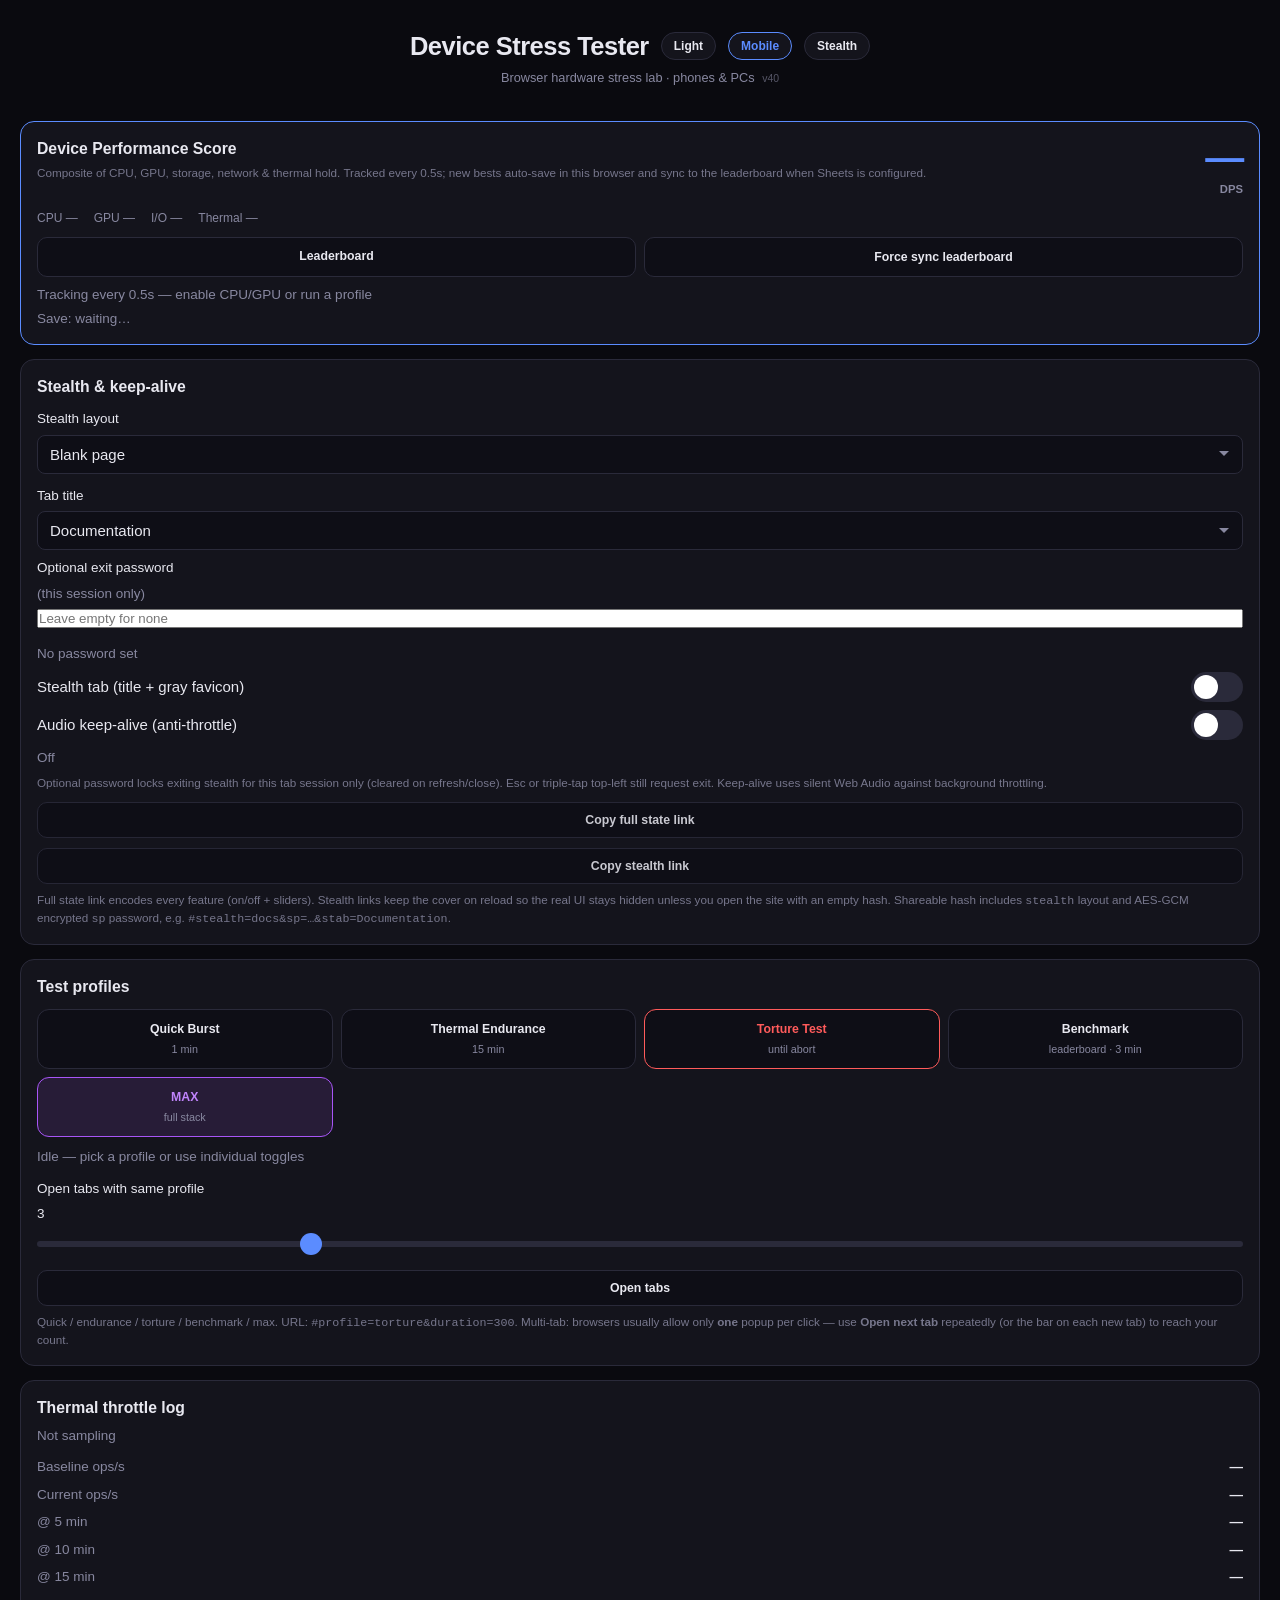
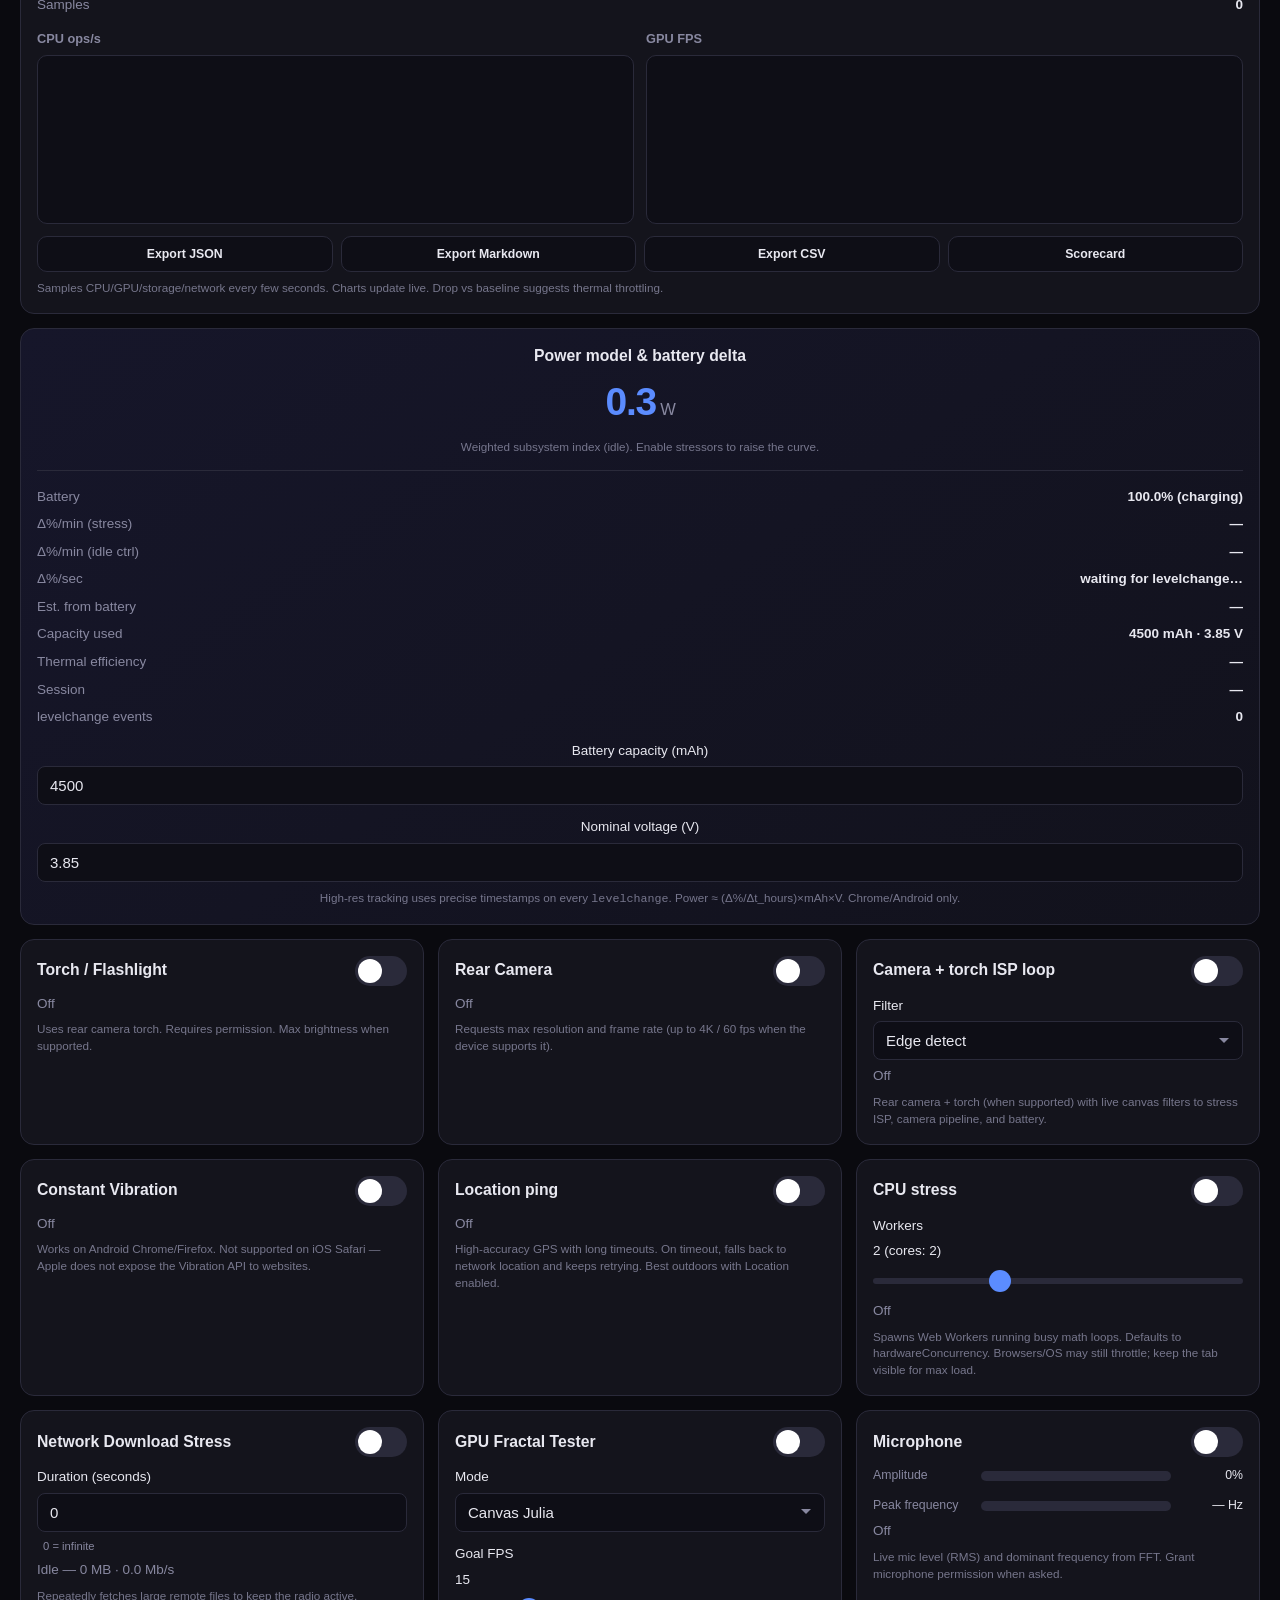
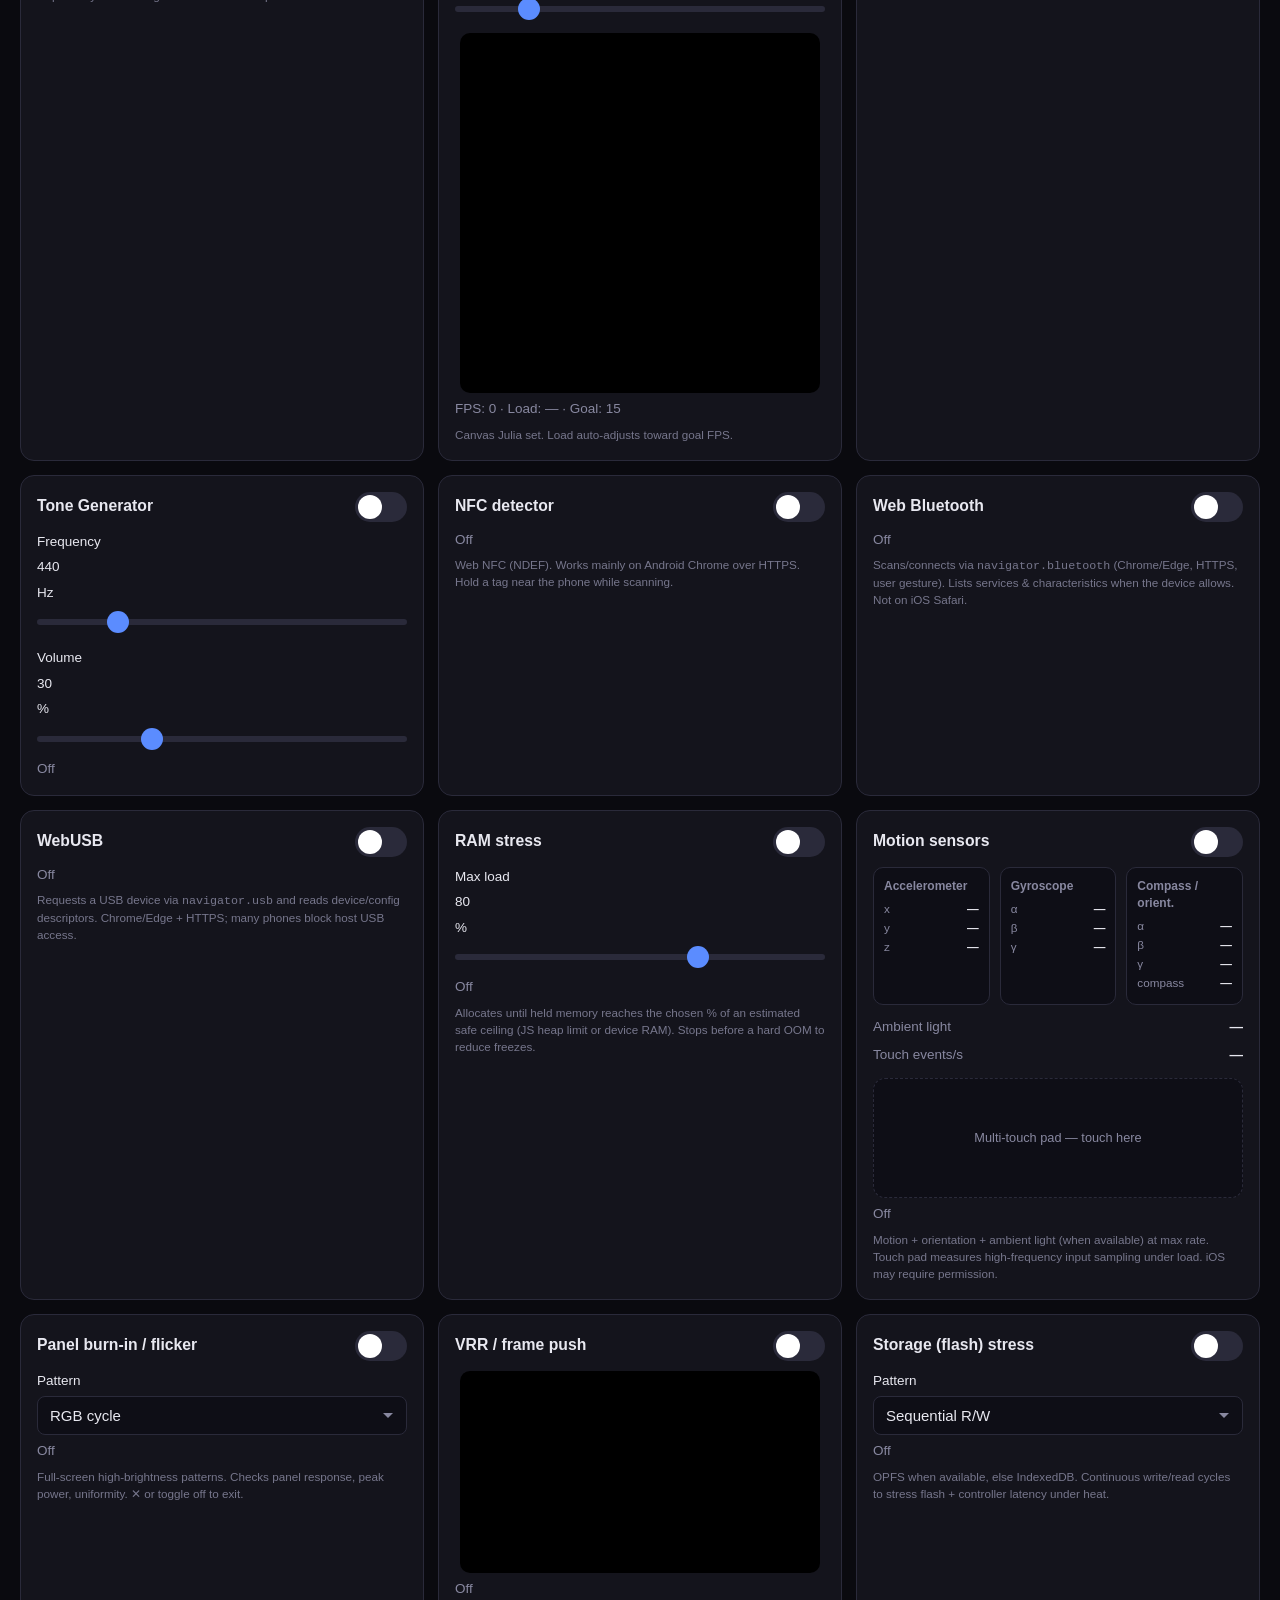
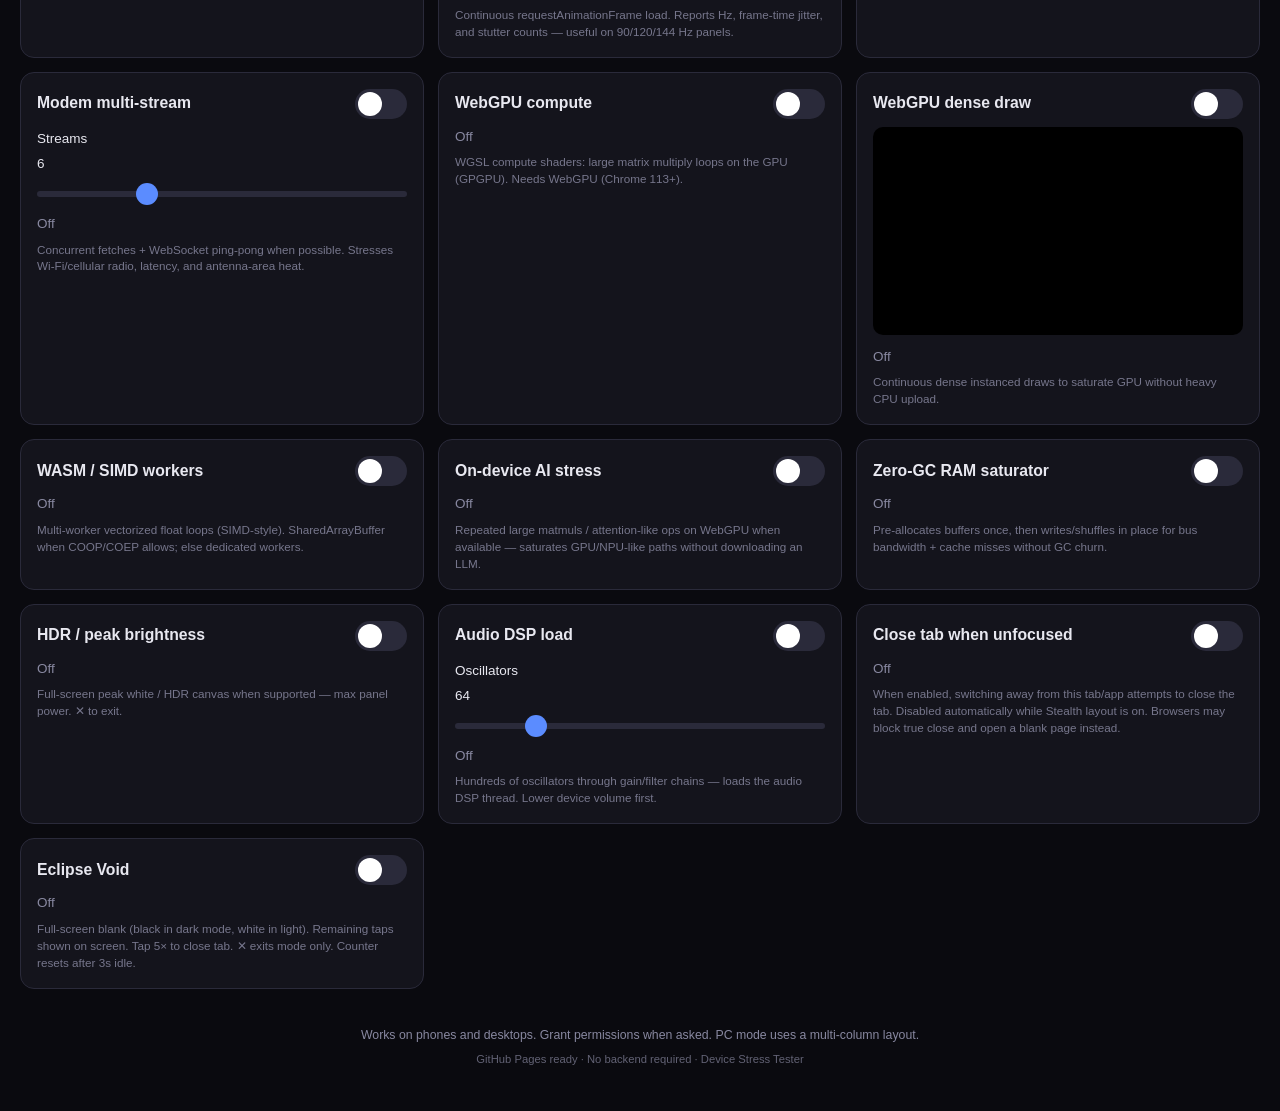
==== index.html @ b9469903 "Update version numbers in index.html" ====
<!DOCTYPE html>
<html lang="en">
<head>
  <meta charset="UTF-8" />
  <meta name="viewport" content="width=device-width, initial-scale=1, maximum-scale=1, user-scalable=no, viewport-fit=cover" />
  <meta name="theme-color" content="#0a0a0f" />
  <meta name="apple-mobile-web-app-capable" content="yes" />
  <meta name="apple-mobile-web-app-status-bar-style" content="black-translucent" />
  <!-- Discourage aggressive caching so GitHub Pages updates show up -->
  <meta http-equiv="Cache-Control" content="no-cache, no-store, must-revalidate" />
  <meta http-equiv="Pragma" content="no-cache" />
  <meta http-equiv="Expires" content="0" />
  <title>Device Stress Tester</title>
  <link rel="icon" id="appFavicon" href="data:image/svg+xml,%3Csvg xmlns='http://www.w3.org/2000/svg' viewBox='0 0 32 32'%3E%3Crect width='32' height='32' rx='6' fill='%235b8cff'/%3E%3C/svg%3E" />
  <!-- Bump ?v= when you deploy so browsers fetch fresh assets -->
    <script>
    (function () {
      try {
        var h = (location.hash || "").replace(/^#/, "");
        if (/(?:^|&)stealth=/.test(h)) {
          document.documentElement.classList.add("boot-stealth");
          if (/stealth=docs/.test(h)) document.documentElement.classList.add("boot-stealth-docs");
          if (/stealth=terminal/.test(h)) document.documentElement.classList.add("boot-stealth-terminal");
        }
      } catch (e) {}
    })();
  </script>
  <style id="boot-stealth-style">
    html.boot-stealth body { background: #f7f7f8 !important; }
    html.boot-stealth .app { visibility: hidden !important; pointer-events: none !important; }
    html.boot-stealth::after {
      content: "";
      position: fixed;
      inset: 0;
      z-index: 2147483646;
      background: #ffffff;
      pointer-events: none;
    }
    html.boot-stealth.boot-stealth-docs::after { background: #fafafa; }
    html.boot-stealth.boot-stealth-terminal::after { background: #0c0c0c; }
  </style>
  <link rel="stylesheet" href="styles.css?v=40" />
</head>
<body>
  <div class="app">
    <header>
      <div class="header-row">
        <h1>Device Stress Tester</h1>
        <button type="button" id="themeToggle" class="theme-btn" aria-label="Toggle light mode">Light</button>
        <button type="button" id="pcModeToggle" class="theme-btn" aria-label="Toggle PC multi-column layout">PC</button>
        <button type="button" id="stealthToggle" class="theme-btn" aria-label="Toggle stealth mode">Stealth</button>
      </div>
      <p class="subtitle">Browser hardware stress lab · phones &amp; PCs <span id="buildTag" class="build-tag">v40</span></p>
    </header>

    <!-- Absolute device score -->
    <section class="card card-span-all abs-score-card" id="absScoreCard">
      <div class="abs-score-row">
        <div>
          <h2>Device Performance Score</h2>
          <p class="hint" style="margin:4px 0 0">Composite of CPU, GPU, storage, network &amp; thermal hold. Tracked every 0.5s; new bests auto-save in this browser and sync to the leaderboard when Sheets is configured.</p>
        </div>
        <div class="abs-score-value-wrap">
          <span id="absScoreValue" class="abs-score-value">—</span>
          <span class="abs-score-unit">DPS</span>
        </div>
      </div>
      <div class="abs-score-breakdown" id="absScoreBreakdown">
        <span>CPU —</span><span>GPU —</span><span>I/O —</span><span>Thermal —</span>
      </div>
      <div class="export-row" style="margin-top:10px">
        <a class="export-btn" href="leaderboard.html" style="text-align:center;text-decoration:none">Leaderboard</a>
        <button type="button" class="export-btn" id="submitScoreBtn">Force sync leaderboard</button>
      </div>
      <p class="status" id="absScoreStatus" style="margin-top:8px">Tracking DPS every 0.5s · local auto-save on new best</p>
      <p class="status" id="absSaveStatus" style="margin-top:4px">Save: waiting…</p>
    </section>

    <!-- Stealth / keep-alive controls -->
    <section class="card card-span-all" id="stealthCard">
      <h2>Stealth &amp; keep-alive</h2>
      <div class="controls">
        <label>
          Stealth layout
          <select id="stealthLayout">
            <option value="blank">Blank page</option>
            <option value="docs">Documentation</option>
            <option value="terminal">Terminal</option>
          </select>
        </label>
        <label>
          Tab title
          <select id="stealthTitle">
            <option value="Documentation">Documentation</option>
            <option value="Blank Page">Blank Page</option>
            <option value="Notes">Notes</option>
            <option value="about:blank">about:blank</option>
            <option value="Inbox">Inbox</option>
          </select>
        </label>
      </div>
      <div class="controls" style="margin-top:8px">
        <label>
          Optional exit password <span style="font-weight:400;color:var(--muted)">(this session only)</span>
          <input type="password" id="stealthPassword" placeholder="Leave empty for none" autocomplete="new-password" />
        </label>
        <p class="status" id="stealthPassStatus" style="margin:4px 0 0">No password set</p>
      </div>
      <div class="card-header" style="margin-top:8px">
        <span>Stealth tab (title + gray favicon)</span>
        <label class="switch">
          <input type="checkbox" id="stealthTabToggle" />
          <span class="slider"></span>
        </label>
      </div>
      <div class="card-header">
        <span>Audio keep-alive (anti-throttle)</span>
        <label class="switch">
          <input type="checkbox" id="keepAliveToggle" />
          <span class="slider"></span>
        </label>
      </div>
      <p class="status" id="keepAliveStatus">Off</p>
      <p class="hint">Optional password locks exiting stealth for this tab session only (cleared on refresh/close). Esc or triple-tap top-left still request exit. Keep-alive uses silent Web Audio against background throttling.
      <button type="button" class="export-btn" id="copyFullLink" style="margin-top:10px;width:100%">Copy full state link</button>
      <button type="button" class="export-btn" id="copyStealthLink" style="margin-top:10px;width:100%">Copy stealth link</button>
      <p class="hint">Full state link encodes every feature (on/off + sliders). Stealth links keep the cover on reload so the real UI stays hidden unless you open the site with an empty hash. Shareable hash includes <code>stealth</code> layout and AES-GCM encrypted <code>sp</code> password, e.g. <code>#stealth=docs&amp;sp=…&amp;stab=Documentation</code>.</p>
    </section>


    <!-- Preset profiles -->
    <section class="card preset-card card-span-all">
      <h2>Test profiles</h2>
      <div class="preset-btns">
        <button type="button" class="preset-btn" id="presetQuick">Quick Burst<br /><span>1 min</span></button>
        <button type="button" class="preset-btn" id="presetEndurance">Thermal Endurance<br /><span>15 min</span></button>
        <button type="button" class="preset-btn preset-btn-danger" id="presetTorture">Torture Test<br /><span>until abort</span></button>
        <button type="button" class="preset-btn" id="presetBenchmark">Benchmark<br /><span>leaderboard · 3 min</span></button>
        <button type="button" class="preset-btn preset-btn-max" id="presetMax">MAX<br /><span>full stack</span></button>
      </div>
      <p class="status" id="presetStatus">Idle — pick a profile or use individual toggles</p>
      <button type="button" class="preset-abort" id="presetAbort" hidden>Abort profile</button>
      <div class="controls" style="margin-top:12px">
        <label>
          Open tabs with same profile <span id="multiTabValue">3</span>
          <input type="range" id="multiTabSlider" min="1" max="10" value="3" step="1" />
        </label>
        <button type="button" class="export-btn" id="multiTabOpen">Open tabs</button>
      </div>
      <div id="spawnBar" class="spawn-bar" hidden>
        <p id="spawnBarText">Browser blocked extra tabs.</p>
        <button type="button" class="export-btn" id="spawnNextBtn">Open next tab</button>
      </div>
      <p class="hint">Quick / endurance / torture / benchmark / max. URL: <code>#profile=torture&amp;duration=300</code>. Multi-tab: browsers usually allow only <strong>one</strong> popup per click — use <strong>Open next tab</strong> repeatedly (or the bar on each new tab) to reach your count.</p>
    </section>

    <!-- Thermal / performance telemetry -->
    <section class="card card-span-all">
      <h2>Thermal throttle log</h2>
      <p class="status" id="throttleStatus">Not sampling</p>
      <div class="throttle-stats">
        <div class="battery-row"><span>Baseline ops/s</span><span id="telBaseline">—</span></div>
        <div class="battery-row"><span>Current ops/s</span><span id="telCurrent">—</span></div>
        <div class="battery-row"><span>@ 5 min</span><span id="tel5">—</span></div>
        <div class="battery-row"><span>@ 10 min</span><span id="tel10">—</span></div>
        <div class="battery-row"><span>@ 15 min</span><span id="tel15">—</span></div>
        <div class="battery-row"><span>Samples</span><span id="telSamples">0</span></div>
      </div>
      <div class="perf-charts">
        <div class="perf-chart-wrap">
          <h3>CPU ops/s</h3>
          <canvas id="cpuChart" width="640" height="180"></canvas>
        </div>
        <div class="perf-chart-wrap">
          <h3>GPU FPS</h3>
          <canvas id="gpuChart" width="640" height="180"></canvas>
        </div>
      </div>
      <div class="export-row">
        <button type="button" class="export-btn" id="exportJson">Export JSON</button>
        <button type="button" class="export-btn" id="exportMd">Export Markdown</button>
        <button type="button" class="export-btn" id="exportCsv">Export CSV</button>
        <button type="button" class="export-btn" id="exportScorecard">Scorecard</button>
      </div>
      <p class="hint">Samples CPU/GPU/storage/network every few seconds. Charts update live. Drop vs baseline suggests thermal throttling.</p>
    </section>

    <!-- Scorecard (for screenshot) -->
    <section class="card scorecard-card card-span-all" id="scorecardCard" hidden>
      <h2>Performance scorecard</h2>
      <pre id="scorecardText" class="scorecard-pre"></pre>
      <div class="perf-charts scorecard-charts">
        <div class="perf-chart-wrap">
          <h3>CPU ops/s</h3>
          <canvas id="cpuChartCard" width="640" height="180"></canvas>
        </div>
        <div class="perf-chart-wrap">
          <h3>GPU FPS</h3>
          <canvas id="gpuChartCard" width="640" height="180"></canvas>
        </div>
      </div>
      <div class="export-row">
        <button type="button" class="export-btn" id="copyScorecard">Copy summary</button>
        <button type="button" class="export-btn" id="exportMdFromCard">Download Markdown</button>
      </div>
    </section>

    <section class="card power-card card-span-all">
      <h2>Power model &amp; battery delta</h2>
      <div class="power-display">
        <span id="powerWatts">0.0</span><span class="unit">W</span>
      </div>
      <p class="hint" id="powerModelHint">Weighted subsystem index (relative W). Battery-derived mW appears when level drops.</p>
      <div class="battery-stats">
        <div class="battery-row"><span>Battery</span><span id="batteryLevel">—</span></div>
        <div class="battery-row"><span>Δ%/min (stress)</span><span id="batteryDropMin">—</span></div>
        <div class="battery-row"><span>Δ%/min (idle ctrl)</span><span id="batteryIdleRate">—</span></div>
        <div class="battery-row"><span>Δ%/sec</span><span id="batteryDropSec">—</span></div>
        <div class="battery-row"><span>Est. from battery</span><span id="batteryMw">—</span></div>
        <div class="battery-row"><span>Capacity used</span><span id="batteryCap">—</span></div>
        <div class="battery-row"><span>Thermal efficiency</span><span id="thermalEff">—</span></div>
        <div class="battery-row"><span>Session</span><span id="batterySession">—</span></div>
        <div class="battery-row"><span>levelchange events</span><span id="batteryEvents">0</span></div>
      </div>
      <div class="controls" style="margin-top:10px">
        <label>
          Battery capacity (mAh)
          <input type="number" id="batteryCapacityMah" value="4500" min="500" max="30000" step="100" />
        </label>
        <label>
          Nominal voltage (V)
          <input type="number" id="batteryVoltage" value="3.85" min="3.0" max="5.0" step="0.01" />
        </label>
      </div>
      <p class="hint" id="batteryHint">High-res tracking uses precise timestamps on every <code>levelchange</code>. Power ≈ (Δ%/Δt_hours)×mAh×V. Chrome/Android only.</p>
    </section>

    <!-- Torch -->
    <section class="card">
      <div class="card-header">
        <h2>Torch / Flashlight</h2>
        <label class="switch">
          <input type="checkbox" id="torchToggle" />
          <span class="slider"></span>
        </label>
      </div>
      <p class="status" id="torchStatus">Off</p>
      <p class="hint">Uses rear camera torch. Requires permission. Max brightness when supported.</p>
    </section>

    <!-- Camera -->
    <section class="card">
      <div class="card-header">
        <h2>Rear Camera</h2>
        <label class="switch">
          <input type="checkbox" id="cameraToggle" />
          <span class="slider"></span>
        </label>
      </div>
      <div class="camera-wrap">
        <video id="cameraPreview" playsinline muted autoplay></video>
        <canvas id="cameraCanvas" style="display:none"></canvas>
      </div>
      <p class="status" id="cameraStatus">Off</p>
      <p class="hint">Requests max resolution and frame rate (up to 4K / 60 fps when the device supports it).</p>
    </section>

    <!-- Camera + torch ISP loop -->
    <section class="card">
      <div class="card-header">
        <h2>Camera + torch ISP loop</h2>
        <label class="switch">
          <input type="checkbox" id="ispToggle" />
          <span class="slider"></span>
        </label>
      </div>
      <div class="camera-wrap" id="ispWrap">
        <video id="ispVideo" playsinline muted autoplay></video>
        <canvas id="ispCanvas"></canvas>
      </div>
      <div class="controls">
        <label>
          Filter
          <select id="ispFilter">
            <option value="edge">Edge detect</option>
            <option value="sobel">Sobel</option>
            <option value="invert">Invert</option>
            <option value="gray">Grayscale boost</option>
          </select>
        </label>
      </div>
      <p class="status" id="ispStatus">Off</p>
      <p class="hint">Rear camera + torch (when supported) with live canvas filters to stress ISP, camera pipeline, and battery.</p>
    </section>

    <!-- Vibration -->
    <section class="card">
      <div class="card-header">
        <h2>Constant Vibration</h2>
        <label class="switch">
          <input type="checkbox" id="vibrateToggle" />
          <span class="slider"></span>
        </label>
      </div>
      <p class="status" id="vibrateStatus">Off</p>
      <p class="hint">Works on Android Chrome/Firefox. Not supported on iOS Safari — Apple does not expose the Vibration API to websites.</p>
    </section>

    <!-- Location -->
    <section class="card">
      <div class="card-header">
        <h2>Location ping</h2>
        <label class="switch">
          <input type="checkbox" id="locationToggle" />
          <span class="slider"></span>
        </label>
      </div>
      <p class="status" id="locationStatus">Off</p>
      <p class="hint">High-accuracy GPS with long timeouts. On timeout, falls back to network location and keeps retrying. Best outdoors with Location enabled.</p>
    </section>

    <!-- CPU stress -->
    <section class="card">
      <div class="card-header">
        <h2>CPU stress</h2>
        <label class="switch">
          <input type="checkbox" id="cpuToggle" />
          <span class="slider"></span>
        </label>
      </div>
      <div class="controls">
        <label>
          Workers <span id="cpuWorkersValue">0</span>
          <input type="range" id="cpuWorkersSlider" min="1" max="16" value="0" step="1" />
        </label>
      </div>
      <p class="status" id="cpuStatus">Off</p>
      <p class="hint">Spawns Web Workers running busy math loops. Defaults to hardwareConcurrency. Browsers/OS may still throttle; keep the tab visible for max load.</p>
    </section>

    <!-- Network stress -->
    <section class="card">
      <div class="card-header">
        <h2>Network Download Stress</h2>
        <label class="switch">
          <input type="checkbox" id="downloadToggle" />
          <span class="slider"></span>
        </label>
      </div>
      <div class="controls">
        <label>
          Duration (seconds)
          <input type="number" id="downloadDuration" value="0" min="0" step="1" />
          <span class="hint-inline">0 = infinite</span>
        </label>
      </div>
      <p class="status" id="downloadStatus">Idle — 0 MB · 0.0 Mb/s</p>
      <p class="hint">Repeatedly fetches large remote files to keep the radio active.</p>
    </section>

    <!-- GPU / Fractals -->
    <section class="card">
      <div class="card-header">
        <h2>GPU Fractal Tester</h2>
        <label class="switch">
          <input type="checkbox" id="gpuToggle" />
          <span class="slider"></span>
        </label>
      </div>
      <div class="controls">
        <label>
          Mode
          <select id="gpuMode">
            <option value="canvas">Canvas Julia</option>
            <option value="webgl">WebGL Volume (device lag)</option>
          </select>
        </label>
        <label id="goalFpsControl">
          Goal FPS <span id="goalFpsValue">15</span>
          <input type="range" id="goalFpsSlider" min="5" max="60" value="15" step="1" />
        </label>
      </div>
      <canvas id="fractalCanvas" width="400" height="400"></canvas>
      <p class="status">
        FPS: <span id="fpsCounter">0</span>
        · Load: <span id="loadCounter">—</span>
        · Goal: <span id="goalFpsLabel">15</span>
      </p>
      <p class="hint" id="gpuHint">Both modes auto-scale load to hit goal FPS. WebGL volume raymarch can lag the whole device — lower goal = heavier stress.</p>
    </section>

    <!-- Microphone -->
    <section class="card">
      <div class="card-header">
        <h2>Microphone</h2>
        <label class="switch">
          <input type="checkbox" id="micToggle" />
          <span class="slider"></span>
        </label>
      </div>
      <div class="mic-meters">
        <div class="mic-meter">
          <span class="mic-label">Amplitude</span>
          <div class="mic-bar-wrap"><div id="micAmpBar" class="mic-bar"></div></div>
          <span id="micAmpValue" class="mic-readout">0%</span>
        </div>
        <div class="mic-meter">
          <span class="mic-label">Peak frequency</span>
          <div class="mic-bar-wrap"><div id="micFreqBar" class="mic-bar mic-bar-freq"></div></div>
          <span id="micFreqValue" class="mic-readout">— Hz</span>
        </div>
      </div>
      <p class="status" id="micStatus">Off</p>
      <p class="hint">Live mic level (RMS) and dominant frequency from FFT. Grant microphone permission when asked.</p>
    </section>

    <!-- Audio tone -->
    <section class="card">
      <div class="card-header">
        <h2>Tone Generator</h2>
        <label class="switch">
          <input type="checkbox" id="toneToggle" />
          <span class="slider"></span>
        </label>
      </div>
      <div class="controls">
        <label>
          Frequency <span id="freqValue">440</span> Hz
          <input type="range" id="freqSlider" min="50" max="2000" value="440" step="1" />
        </label>
        <label>
          Volume <span id="volValue">30</span>%
          <input type="range" id="volSlider" min="0" max="100" value="30" step="1" />
        </label>
      </div>
      <p class="status" id="toneStatus">Off</p>
    </section>

    <!-- NFC -->
    <section class="card">
      <div class="card-header">
        <h2>NFC detector</h2>
        <label class="switch">
          <input type="checkbox" id="nfcToggle" />
          <span class="slider"></span>
        </label>
      </div>
      <p class="status" id="nfcStatus">Off</p>
      <p class="hint">Web NFC (NDEF). Works mainly on Android Chrome over HTTPS. Hold a tag near the phone while scanning.</p>
    </section>

    <!-- Web Bluetooth -->
    <section class="card">
      <div class="card-header">
        <h2>Web Bluetooth</h2>
        <label class="switch">
          <input type="checkbox" id="btToggle" />
          <span class="slider"></span>
        </label>
      </div>
      <p class="status" id="btStatus">Off</p>
      <pre id="btLog" class="scorecard-pre" hidden></pre>
      <p class="hint">Scans/connects via <code>navigator.bluetooth</code> (Chrome/Edge, HTTPS, user gesture). Lists services &amp; characteristics when the device allows. Not on iOS Safari.</p>
    </section>

    <!-- WebUSB -->
    <section class="card">
      <div class="card-header">
        <h2>WebUSB</h2>
        <label class="switch">
          <input type="checkbox" id="usbToggle" />
          <span class="slider"></span>
        </label>
      </div>
      <p class="status" id="usbStatus">Off</p>
      <pre id="usbLog" class="scorecard-pre" hidden></pre>
      <p class="hint">Requests a USB device via <code>navigator.usb</code> and reads device/config descriptors. Chrome/Edge + HTTPS; many phones block host USB access.</p>
    </section>

    <!-- RAM stress -->
    <section class="card">
      <div class="card-header">
        <h2>RAM stress</h2>
        <label class="switch">
          <input type="checkbox" id="ramToggle" />
          <span class="slider"></span>
        </label>
      </div>
      <div class="controls">
        <label>
          Max load <span id="ramMaxValue">80</span>%
          <input type="range" id="ramMaxSlider" min="50" max="95" value="80" step="1" />
        </label>
      </div>
      <p class="status" id="ramStatus">Off</p>
      <p class="hint">Allocates until held memory reaches the chosen % of an estimated safe ceiling (JS heap limit or device RAM). Stops before a hard OOM to reduce freezes.</p>
    </section>

    <!-- Motion sensors -->
    <section class="card">
      <div class="card-header">
        <h2>Motion sensors</h2>
        <label class="switch">
          <input type="checkbox" id="sensorsToggle" />
          <span class="slider"></span>
        </label>
      </div>
      <div class="sensor-grid">
        <div class="sensor-block">
          <h3>Accelerometer</h3>
          <p class="sensor-line">x <span id="accX">—</span></p>
          <p class="sensor-line">y <span id="accY">—</span></p>
          <p class="sensor-line">z <span id="accZ">—</span></p>
        </div>
        <div class="sensor-block">
          <h3>Gyroscope</h3>
          <p class="sensor-line">α <span id="gyroA">—</span></p>
          <p class="sensor-line">β <span id="gyroB">—</span></p>
          <p class="sensor-line">γ <span id="gyroG">—</span></p>
        </div>
        <div class="sensor-block">
          <h3>Compass / orient.</h3>
          <p class="sensor-line">α <span id="oriA">—</span></p>
          <p class="sensor-line">β <span id="oriB">—</span></p>
          <p class="sensor-line">γ <span id="oriG">—</span></p>
          <p class="sensor-line">compass <span id="oriCompass">—</span></p>
        </div>
      </div>
      <div class="battery-row" style="margin-top:8px">
        <span>Ambient light</span>
        <span id="lightLux">—</span>
      </div>
      <div class="battery-row">
        <span>Touch events/s</span>
        <span id="touchEps">—</span>
      </div>
      <div id="touchPad" class="touch-pad">Multi-touch pad — touch here</div>
      <p class="status" id="sensorsStatus">Off</p>
      <p class="hint">Motion + orientation + ambient light (when available) at max rate. Touch pad measures high-frequency input sampling under load. iOS may require permission.</p>
    </section>

    <!-- Panel burn-in / flicker -->
    <section class="card">
      <div class="card-header">
        <h2>Panel burn-in / flicker</h2>
        <label class="switch">
          <input type="checkbox" id="panelToggle" />
          <span class="slider"></span>
        </label>
      </div>
      <div class="controls">
        <label>
          Pattern
          <select id="panelPattern">
            <option value="rgb">RGB cycle</option>
            <option value="flash">White / black flash</option>
            <option value="grid">High-contrast grid</option>
            <option value="spectrum">Spectrum sweep</option>
          </select>
        </label>
      </div>
      <p class="status" id="panelStatus">Off</p>
      <p class="hint">Full-screen high-brightness patterns. Checks panel response, peak power, uniformity. ✕ or toggle off to exit.</p>
    </section>

    <!-- VRR / frame pacing -->
    <section class="card">
      <div class="card-header">
        <h2>VRR / frame push</h2>
        <label class="switch">
          <input type="checkbox" id="vrrToggle" />
          <span class="slider"></span>
        </label>
      </div>
      <canvas id="vrrCanvas" width="320" height="180"></canvas>
      <p class="status" id="vrrStatus">Off</p>
      <p class="hint">Continuous requestAnimationFrame load. Reports Hz, frame-time jitter, and stutter counts — useful on 90/120/144 Hz panels.</p>
    </section>

    <!-- Storage stress OPFS / IndexedDB -->
    <section class="card">
      <div class="card-header">
        <h2>Storage (flash) stress</h2>
        <label class="switch">
          <input type="checkbox" id="storageToggle" />
          <span class="slider"></span>
        </label>
      </div>
      <div class="controls">
        <label>
          Pattern
          <select id="storagePattern">
            <option value="seq">Sequential R/W</option>
            <option value="rand">Random R/W</option>
            <option value="mixed">Mixed seq + random</option>
          </select>
        </label>
      </div>
      <p class="status" id="storageStatus">Off</p>
      <p class="hint">OPFS when available, else IndexedDB. Continuous write/read cycles to stress flash + controller latency under heat.</p>
    </section>

    <!-- Multi-stream network / modem -->
    <section class="card">
      <div class="card-header">
        <h2>Modem multi-stream</h2>
        <label class="switch">
          <input type="checkbox" id="modemToggle" />
          <span class="slider"></span>
        </label>
      </div>
      <div class="controls">
        <label>
          Streams <span id="modemStreamsValue">6</span>
          <input type="range" id="modemStreamsSlider" min="2" max="16" value="6" step="1" />
        </label>
      </div>
      <p class="status" id="modemStatus">Off</p>
      <p class="hint">Concurrent fetches + WebSocket ping-pong when possible. Stresses Wi‑Fi/cellular radio, latency, and antenna-area heat.</p>
    </section>

    <!-- WebGPU compute -->
    <section class="card">
      <div class="card-header">
        <h2>WebGPU compute</h2>
        <label class="switch">
          <input type="checkbox" id="webgpuComputeToggle" />
          <span class="slider"></span>
        </label>
      </div>
      <p class="status" id="webgpuComputeStatus">Off</p>
      <p class="hint">WGSL compute shaders: large matrix multiply loops on the GPU (GPGPU). Needs WebGPU (Chrome 113+).</p>
    </section>

    <!-- WebGPU indirect draw -->
    <section class="card">
      <div class="card-header">
        <h2>WebGPU dense draw</h2>
        <label class="switch">
          <input type="checkbox" id="webgpuDrawToggle" />
          <span class="slider"></span>
        </label>
      </div>
      <canvas id="webgpuDrawCanvas" width="512" height="288" style="width:100%;border-radius:10px;background:#000"></canvas>
      <p class="status" id="webgpuDrawStatus">Off</p>
      <p class="hint">Continuous dense instanced draws to saturate GPU without heavy CPU upload.</p>
    </section>

    <!-- WASM / multi-core SIMD-style workers -->
    <section class="card">
      <div class="card-header">
        <h2>WASM / SIMD workers</h2>
        <label class="switch">
          <input type="checkbox" id="wasmToggle" />
          <span class="slider"></span>
        </label>
      </div>
      <p class="status" id="wasmStatus">Off</p>
      <p class="hint">Multi-worker vectorized float loops (SIMD-style). SharedArrayBuffer when COOP/COEP allows; else dedicated workers.</p>
    </section>

    <!-- Web AI inference stress -->
    <section class="card">
      <div class="card-header">
        <h2>On-device AI stress</h2>
        <label class="switch">
          <input type="checkbox" id="aiToggle" />
          <span class="slider"></span>
        </label>
      </div>
      <p class="status" id="aiStatus">Off</p>
      <p class="hint">Repeated large matmuls / attention-like ops on WebGPU when available — saturates GPU/NPU-like paths without downloading an LLM.</p>
    </section>

    <!-- Zero-GC memory saturator -->
    <section class="card">
      <div class="card-header">
        <h2>Zero-GC RAM saturator</h2>
        <label class="switch">
          <input type="checkbox" id="zeroGcToggle" />
          <span class="slider"></span>
        </label>
      </div>
      <p class="status" id="zeroGcStatus">Off</p>
      <p class="hint">Pre-allocates buffers once, then writes/shuffles in place for bus bandwidth + cache misses without GC churn.</p>
    </section>

    <!-- HDR OLED peak -->
    <section class="card">
      <div class="card-header">
        <h2>HDR / peak brightness</h2>
        <label class="switch">
          <input type="checkbox" id="hdrToggle" />
          <span class="slider"></span>
        </label>
      </div>
      <p class="status" id="hdrStatus">Off</p>
      <p class="hint">Full-screen peak white / HDR canvas when supported — max panel power. ✕ to exit.</p>
    </section>

    <!-- Heavy audio DSP -->
    <section class="card">
      <div class="card-header">
        <h2>Audio DSP load</h2>
        <label class="switch">
          <input type="checkbox" id="audioDspToggle" />
          <span class="slider"></span>
        </label>
      </div>
      <div class="controls">
        <label>
          Oscillators <span id="audioDspCountValue">64</span>
          <input type="range" id="audioDspCount" min="16" max="256" value="64" step="16" />
        </label>
      </div>
      <p class="status" id="audioDspStatus">Off</p>
      <p class="hint">Hundreds of oscillators through gain/filter chains — loads the audio DSP thread. Lower device volume first.</p>
    </section>

    <!-- Close when unfocused -->
    <section class="card">
      <div class="card-header">
        <h2>Close tab when unfocused</h2>
        <label class="switch">
          <input type="checkbox" id="blurCloseToggle" />
          <span class="slider"></span>
        </label>
      </div>
      <p class="status" id="blurCloseStatus">Off</p>
      <p class="hint">When enabled, switching away from this tab/app attempts to close the tab. Disabled automatically while Stealth layout is on. Browsers may block true close and open a blank page instead.</p>
    </section>

    <!-- Eclipse Void — blank screen -->
    <section class="card">
      <div class="card-header">
        <h2>Eclipse Void</h2>
        <label class="switch">
          <input type="checkbox" id="voidToggle" />
          <span class="slider"></span>
        </label>
      </div>
      <p class="status" id="voidStatus">Off</p>
      <p class="hint">Full-screen blank (black in dark mode, white in light). Remaining taps shown on screen. Tap 5× to close tab. ✕ exits mode only. Counter resets after 3s idle.</p>
    </section>

    <footer class="card-span-all">
      <p>Works on phones and desktops. Grant permissions when asked. PC mode uses a multi-column layout.</p>
      <p class="small">GitHub Pages ready · No backend required · Device Stress Tester</p>
    </footer>
  </div>

  <!-- Full-screen overlay for Eclipse Void -->
  <div id="voidOverlay" class="void-overlay" hidden>
    <button type="button" id="voidCloseBtn" class="void-close" aria-label="Exit Eclipse Void">×</button>
    <p id="voidTapHint" class="void-tap-hint">5 taps left to close tab</p>
  </div>

  <!-- Full-screen panel test -->
  <div id="panelOverlay" class="panel-overlay" hidden>
    <button type="button" id="panelCloseBtn" class="panel-close" aria-label="Exit panel test">×</button>
  </div>

  <!-- HDR peak overlay -->
  <div id="hdrOverlay" class="panel-overlay" hidden style="background:#fff">
    <button type="button" id="hdrCloseBtn" class="panel-close" aria-label="Exit HDR test">×</button>
    <canvas id="hdrCanvas" style="position:absolute;inset:0;width:100%;height:100%"></canvas>
  </div>

  <!-- Stealth cover UI -->
  <div id="stealthCover" class="stealth-cover" hidden>
    <div id="stealthBlank" class="stealth-panel stealth-blank" hidden></div>
    <div id="stealthDocs" class="stealth-panel stealth-docs" hidden>
      <article>
        <h1>Product documentation</h1>
        <p class="stealth-meta">Last updated · Internal reference</p>
        <h2>1. Overview</h2>
        <p>This document describes the standard operating procedures for the internal knowledge base. Sections below summarize configuration, access control, and revision history for team use.</p>
        <h2>2. Getting started</h2>
        <p>Ensure you have the appropriate permissions before modifying shared resources. All changes should be reviewed according to the change-management policy.</p>
        <h2>3. Reference</h2>
        <p>For detailed API contracts and schema definitions, consult the architecture appendix. Contact the platform team if endpoints return unexpected status codes.</p>
        <h2>4. Appendix</h2>
        <p>Versioning follows semantic guidelines. Deprecated fields remain available for one release cycle before removal.</p>
      </article>
    </div>
    <div id="stealthTerminal" class="stealth-panel stealth-terminal" hidden>
      <pre id="stealthTermBody">$ session ready
$ _</pre>
    </div>
    <button type="button" id="stealthExitHint" class="stealth-exit-hint" title="Exit stealth">·</button>
    <div id="stealthUnlock" class="stealth-unlock" hidden>
      <div class="stealth-unlock-box">
        <p>Enter password to exit stealth</p>
        <input type="password" id="stealthUnlockInput" autocomplete="current-password" />
        <p id="stealthUnlockErr" class="stealth-unlock-err" hidden>Wrong password</p>
        <div class="stealth-unlock-actions">
          <button type="button" id="stealthUnlockCancel">Cancel</button>
          <button type="button" id="stealthUnlockSubmit">Unlock</button>
        </div>
      </div>
    </div>
  </div>

  <script src="config.js"></script>
  <script src="app.js?v=40"></script>
</body>
</html>
---- styles.css ----
:root {
  --bg: #0a0a0f;
  --card: #14141c;
  --border: #2a2a3a;
  --text: #e8e8f0;
  --muted: #8888a0;
  --accent: #5b8cff;
  --accent-dim: #3a5aab;
  --danger: #ff5b5b;
  --success: #4ade80;
  --radius: 14px;
  --power-grad-a: #16162a;
  --power-grad-b: #12121c;
  --input-bg: #0e0e16;
  --switch-off: #2a2a3a;
}

html.light {
  --bg: #f2f3f7;
  --card: #ffffff;
  --border: #d8dbe3;
  --text: #1a1b22;
  --muted: #6b7080;
  --accent: #3b6ef5;
  --accent-dim: #2a52c4;
  --danger: #e03e3e;
  --success: #1a9e4a;
  --power-grad-a: #eef1ff;
  --power-grad-b: #f7f8fc;
  --input-bg: #f0f2f7;
  --switch-off: #c5c9d4;
}

* {
  box-sizing: border-box;
  margin: 0;
  padding: 0;
  -webkit-tap-highlight-color: transparent;
}

html, body {
  height: 100%;
  background: var(--bg);
  color: var(--text);
  font-family: -apple-system, BlinkMacSystemFont, "Segoe UI", Roboto, Helvetica, Arial, sans-serif;
  font-size: 15px;
  line-height: 1.45;
  overscroll-behavior: none;
}

.app {
  max-width: 480px;
  margin: 0 auto;
  padding: 16px 14px 40px;
  padding-bottom: calc(40px + env(safe-area-inset-bottom));
}

/* PC multi-column mode */
html.pc-mode .app {
  max-width: min(1400px, 100%);
  display: grid;
  grid-template-columns: repeat(2, minmax(0, 1fr));
  gap: 14px;
  align-items: start;
  padding: 20px 20px 48px;
}

html.pc-mode .app > header,
html.pc-mode .app > footer,
html.pc-mode .app > .card-span-all {
  grid-column: 1 / -1;
}

html.pc-mode .app > .card {
  margin: 0;
  height: 100%;
}

@media (min-width: 1100px) {
  html.pc-mode .app {
    grid-template-columns: repeat(3, minmax(0, 1fr));
  }
}

@media (min-width: 1500px) {
  html.pc-mode .app {
    grid-template-columns: repeat(4, minmax(0, 1fr));
    max-width: 1600px;
  }
}

html.pc-mode .theme-btn#pcModeToggle {
  border-color: var(--accent);
  color: var(--accent);
}

html.pc-mode header h1 {
  font-size: 1.7rem;
}

header {
  text-align: center;
  margin-bottom: 20px;
  padding-top: 8px;
}

.header-row {
  display: flex;
  align-items: center;
  justify-content: center;
  gap: 12px;
  flex-wrap: wrap;
}

header h1 {
  font-size: 1.45rem;
  font-weight: 700;
  letter-spacing: -0.02em;
}

.theme-btn {
  border: 1px solid var(--border);
  background: var(--card);
  color: var(--text);
  border-radius: 999px;
  padding: 6px 12px;
  font-size: 0.8rem;
  font-weight: 600;
  cursor: pointer;
}

.theme-btn:active {
  opacity: 0.85;
}

.subtitle {
  color: var(--muted);
  font-size: 0.85rem;
  margin-top: 4px;
}

.build-tag {
  display: inline-block;
  font-size: 0.7rem;
  opacity: 0.6;
  margin-left: 4px;
  vertical-align: middle;
}

.card {
  background: var(--card);
  border: 1px solid var(--border);
  border-radius: var(--radius);
  padding: 16px;
  margin-bottom: 14px;
}

.card-header {
  display: flex;
  align-items: center;
  justify-content: space-between;
  gap: 12px;
  margin-bottom: 8px;
}

.card h2 {
  font-size: 1.05rem;
  font-weight: 600;
}

.status {
  font-size: 0.9rem;
  color: var(--muted);
  margin-top: 6px;
}

.hint {
  font-size: 0.78rem;
  color: var(--muted);
  margin-top: 8px;
  opacity: 0.85;
}

.hint-inline {
  font-size: 0.75rem;
  color: var(--muted);
  margin-left: 6px;
}

/* Power */
.power-card {
  text-align: center;
  background: linear-gradient(145deg, var(--power-grad-a), var(--power-grad-b));
}

.power-display {
  font-size: 2.6rem;
  font-weight: 700;
  letter-spacing: -0.03em;
  color: var(--accent);
  margin: 6px 0 4px;
}

.power-display .unit {
  font-size: 1.1rem;
  font-weight: 500;
  color: var(--muted);
  margin-left: 4px;
}

.battery-stats {
  margin-top: 14px;
  padding-top: 12px;
  border-top: 1px solid var(--border);
  text-align: left;
}

.battery-row {
  display: flex;
  justify-content: space-between;
  align-items: baseline;
  gap: 12px;
  font-size: 0.9rem;
  padding: 4px 0;
  color: var(--muted);
}

.battery-row span:last-child {
  color: var(--text);
  font-variant-numeric: tabular-nums;
  font-weight: 600;
}

/* Toggle switch */
.switch {
  position: relative;
  display: inline-block;
  width: 52px;
  height: 30px;
  flex-shrink: 0;
}

.switch input {
  opacity: 0;
  width: 0;
  height: 0;
}

.slider {
  position: absolute;
  cursor: pointer;
  inset: 0;
  background: var(--switch-off);
  border-radius: 30px;
  transition: 0.2s;
}

.slider::before {
  position: absolute;
  content: "";
  height: 24px;
  width: 24px;
  left: 3px;
  bottom: 3px;
  background: #fff;
  border-radius: 50%;
  transition: 0.2s;
}

.switch input:checked + .slider {
  background: var(--accent);
}

.switch input:checked + .slider::before {
  transform: translateX(22px);
}

/* Camera */
.camera-wrap {
  position: relative;
  width: 100%;
  aspect-ratio: 4 / 3;
  background: #000;
  border-radius: 10px;
  overflow: hidden;
  margin: 10px 0 4px;
  display: none;
}

.camera-wrap.active {
  display: block;
}

#cameraPreview {
  width: 100%;
  height: 100%;
  object-fit: cover;
}

/* Fractal canvas */
#fractalCanvas {
  display: block;
  width: 100%;
  max-width: 360px;
  margin: 10px auto 4px;
  border-radius: 10px;
  background: #000;
  image-rendering: pixelated;
}

/* Controls */
.controls {
  display: flex;
  flex-direction: column;
  gap: 12px;
  margin-top: 10px;
}

.controls label {
  display: flex;
  flex-direction: column;
  gap: 6px;
  font-size: 0.9rem;
}

input[type="range"] {
  width: 100%;
  height: 28px;
  -webkit-appearance: none;
  appearance: none;
  background: transparent;
}

input[type="range"]::-webkit-slider-runnable-track {
  height: 6px;
  background: var(--switch-off);
  border-radius: 3px;
}

input[type="range"]::-webkit-slider-thumb {
  -webkit-appearance: none;
  width: 22px;
  height: 22px;
  border-radius: 50%;
  background: var(--accent);
  margin-top: -8px;
  cursor: pointer;
}

input[type="number"],
select {
  width: 100%;
  padding: 10px 12px;
  border-radius: 8px;
  border: 1px solid var(--border);
  background: var(--input-bg);
  color: var(--text);
  font-size: 1rem;
}

select {
  appearance: none;
  -webkit-appearance: none;
  background-image: url("data:image/svg+xml,%3Csvg xmlns='http://www.w3.org/2000/svg' width='12' height='8' viewBox='0 0 12 8'%3E%3Cpath fill='%238888a0' d='M1 1l5 5 5-5'/%3E%3C/svg%3E");
  background-repeat: no-repeat;
  background-position: right 12px center;
  padding-right: 36px;
}

/* Microphone meters */
.mic-meters {
  display: flex;
  flex-direction: column;
  gap: 12px;
  margin: 10px 0 4px;
}

.mic-meter {
  display: grid;
  grid-template-columns: 100px 1fr 64px;
  align-items: center;
  gap: 8px;
}

.mic-label {
  font-size: 0.82rem;
  color: var(--muted);
}

.mic-bar-wrap {
  height: 10px;
  background: var(--switch-off);
  border-radius: 5px;
  overflow: hidden;
}

.mic-bar {
  height: 100%;
  width: 0%;
  background: var(--accent);
  border-radius: 5px;
  transition: width 0.08s linear;
}

.mic-bar-freq {
  background: var(--success);
}

.mic-readout {
  font-size: 0.82rem;
  font-variant-numeric: tabular-nums;
  text-align: right;
  color: var(--text);
}

/* Presets & export */
.preset-btns {
  display: grid;
  grid-template-columns: 1fr 1fr;
  gap: 8px;
  margin: 10px 0;
}

@media (min-width: 420px) {
  .preset-btns {
    grid-template-columns: 1fr 1fr 1fr 1fr;
  }
}

.preset-btn {
  border: 1px solid var(--border);
  background: var(--input-bg);
  color: var(--text);
  border-radius: 12px;
  padding: 12px 8px;
  font-size: 0.82rem;
  font-weight: 600;
  cursor: pointer;
  line-height: 1.3;
}

.preset-btn span {
  display: block;
  font-size: 0.72rem;
  font-weight: 500;
  color: var(--muted);
  margin-top: 4px;
}

.preset-btn-danger {
  border-color: var(--danger);
  color: var(--danger);
}

.preset-btn-max {
  border-color: #a855f7;
  color: #c084fc;
  background: rgba(168, 85, 247, 0.12);
}

html.light .preset-btn-max {
  color: #7e22ce;
  background: rgba(168, 85, 247, 0.1);
}

.preset-abort {
  width: 100%;
  margin-top: 8px;
  padding: 10px;
  border-radius: 10px;
  border: 1px solid var(--danger);
  background: transparent;
  color: var(--danger);
  font-weight: 600;
  cursor: pointer;
}

.spawn-bar {
  margin-top: 12px;
  padding: 12px;
  border-radius: 12px;
  border: 1px solid var(--accent);
  background: rgba(91, 140, 255, 0.12);
  display: flex;
  flex-direction: column;
  gap: 8px;
}

.spawn-bar[hidden] {
  display: none !important;
}

.spawn-bar p {
  margin: 0;
  font-size: 0.9rem;
  color: var(--text);
}

#spawnNextBtn {
  width: 100%;
  border-color: var(--accent);
  color: var(--accent);
  font-size: 1rem;
  padding: 12px;
}

.export-row {
  display: flex;
  flex-wrap: wrap;
  gap: 8px;
  margin-top: 12px;
}

.export-btn {
  flex: 1;
  min-width: 100px;
  padding: 10px 12px;
  border-radius: 10px;
  border: 1px solid var(--border);
  background: var(--input-bg);
  color: var(--text);
  font-size: 0.82rem;
  font-weight: 600;
  cursor: pointer;
}

.throttle-stats {
  margin-top: 8px;
}

.scorecard-pre {
  white-space: pre-wrap;
  font-family: ui-monospace, SFMono-Regular, Menlo, Consolas, monospace;
  font-size: 0.78rem;
  line-height: 1.45;
  background: var(--input-bg);
  border: 1px solid var(--border);
  border-radius: 10px;
  padding: 12px;
  margin: 8px 0 10px;
  color: var(--text);
}

/* Motion sensors */
.sensor-grid {
  display: grid;
  grid-template-columns: 1fr;
  gap: 10px;
  margin: 10px 0 6px;
}

@media (min-width: 380px) {
  .sensor-grid {
    grid-template-columns: 1fr 1fr 1fr;
  }
}

.sensor-block {
  background: var(--input-bg);
  border: 1px solid var(--border);
  border-radius: 10px;
  padding: 10px;
}

.sensor-block h3 {
  font-size: 0.8rem;
  font-weight: 600;
  margin-bottom: 6px;
  color: var(--muted);
}

.sensor-line {
  font-size: 0.78rem;
  font-variant-numeric: tabular-nums;
  color: var(--muted);
  margin: 2px 0;
}

.sensor-line span {
  color: var(--text);
  font-weight: 600;
  float: right;
}

.touch-pad {
  margin-top: 10px;
  height: 120px;
  border-radius: 12px;
  border: 1px dashed var(--border);
  background: var(--input-bg);
  display: flex;
  align-items: center;
  justify-content: center;
  color: var(--muted);
  font-size: 0.85rem;
  touch-action: none;
  user-select: none;
}

#ispWrap {
  display: none;
  position: relative;
}

#ispWrap.active {
  display: block;
}

#ispWrap video {
  width: 100%;
  height: 100%;
  object-fit: cover;
  opacity: 0.35;
}

#ispCanvas {
  position: absolute;
  inset: 0;
  width: 100%;
  height: 100%;
}

#vrrCanvas {
  display: block;
  width: 100%;
  max-width: 360px;
  margin: 10px auto 4px;
  border-radius: 10px;
  background: #000;
}

.panel-overlay {
  position: fixed;
  inset: 0;
  z-index: 99990;
  touch-action: none;
}

.panel-overlay[hidden] {
  display: none !important;
}

.panel-close {
  position: absolute;
  top: max(12px, env(safe-area-inset-top));
  right: max(12px, env(safe-area-inset-right));
  width: 44px;
  height: 44px;
  border: none;
  border-radius: 50%;
  background: rgba(128, 128, 128, 0.4);
  color: #fff;
  font-size: 28px;
  z-index: 99991;
  cursor: pointer;
}

/* Eclipse Void full-screen blank */
.void-overlay {
  position: fixed;
  inset: 0;
  z-index: 99999;
  background: #000;
  touch-action: manipulation;
  -webkit-user-select: none;
  user-select: none;
}

html.light .void-overlay {
  background: #fff;
}

.void-overlay[hidden] {
  display: none !important;
}

.void-close {
  position: absolute;
  top: max(12px, env(safe-area-inset-top));
  right: max(12px, env(safe-area-inset-right));
  width: 44px;
  height: 44px;
  border: none;
  border-radius: 50%;
  background: rgba(128, 128, 128, 0.35);
  color: #888;
  font-size: 28px;
  line-height: 1;
  cursor: pointer;
  z-index: 100000;
  display: flex;
  align-items: center;
  justify-content: center;
  padding: 0;
}

html.light .void-close {
  background: rgba(0, 0, 0, 0.12);
  color: #666;
}

.void-tap-hint {
  position: absolute;
  left: 50%;
  bottom: max(28px, env(safe-area-inset-bottom));
  transform: translateX(-50%);
  margin: 0;
  padding: 8px 14px;
  border-radius: 999px;
  font-size: 0.85rem;
  font-weight: 600;
  letter-spacing: 0.02em;
  color: rgba(180, 180, 180, 0.85);
  background: rgba(40, 40, 40, 0.35);
  pointer-events: none;
  white-space: nowrap;
}

html.light .void-tap-hint {
  color: rgba(80, 80, 80, 0.9);
  background: rgba(0, 0, 0, 0.08);
}

footer {
  text-align: center;
  margin-top: 24px;
  color: var(--muted);
  font-size: 0.82rem;
}

footer .small {
  margin-top: 6px;
  font-size: 0.75rem;
  opacity: 0.7;
}

/* Active status colors */
.status.on {
  color: var(--success);
}

.status.warn {
  color: #fbbf24;
}


/* Stealth mode cover */
.stealth-cover {
  position: fixed;
  inset: 0;
  z-index: 100000;
  background: #f7f7f8;
  color: #1a1a1a;
  overflow: auto;
}
.stealth-cover[hidden] { display: none !important; }
.stealth-panel { min-height: 100%; }
.stealth-panel[hidden] { display: none !important; }
.stealth-blank { background: #fff; min-height: 100vh; }
.stealth-docs {
  max-width: 720px;
  margin: 0 auto;
  padding: 48px 24px 80px;
  font-family: Georgia, "Times New Roman", serif;
  line-height: 1.65;
  background: #fafafa;
}
.stealth-docs h1 { font-size: 1.75rem; font-weight: 600; margin: 0 0 8px; }
.stealth-docs h2 { font-size: 1.15rem; margin: 28px 0 10px; }
.stealth-docs p { margin: 0 0 12px; color: #333; }
.stealth-meta { color: #888; font-size: 0.85rem; margin-bottom: 24px !important; }
.stealth-terminal {
  background: #0c0c0c;
  color: #b0b0b0;
  font-family: ui-monospace, SFMono-Regular, Menlo, Consolas, monospace;
  padding: 16px;
  min-height: 100vh;
  font-size: 0.85rem;
}
.stealth-terminal pre { margin: 0; white-space: pre-wrap; }
.stealth-exit-hint {
  position: fixed;
  top: 4px;
  left: 4px;
  width: 28px;
  height: 28px;
  border: none;
  background: transparent;
  color: transparent;
  cursor: default;
  z-index: 100001;
}
html.stealth-on .app { /* stress UI still runs underneath */ }


.stealth-unlock {
  position: fixed;
  inset: 0;
  z-index: 100002;
  background: rgba(0,0,0,0.45);
  display: flex;
  align-items: center;
  justify-content: center;
  padding: 16px;
}
.stealth-unlock[hidden] { display: none !important; }
.stealth-unlock-box {
  background: #fff;
  color: #111;
  border-radius: 12px;
  padding: 20px;
  width: min(320px, 100%);
  box-shadow: 0 8px 32px rgba(0,0,0,0.25);
}
.stealth-unlock-box p { margin: 0 0 10px; font-size: 0.95rem; }
.stealth-unlock-box input {
  width: 100%;
  padding: 10px 12px;
  border: 1px solid #ccc;
  border-radius: 8px;
  font-size: 1rem;
  box-sizing: border-box;
}
.stealth-unlock-err { color: #c0392b; font-size: 0.85rem !important; }
.stealth-unlock-actions {
  display: flex;
  gap: 8px;
  margin-top: 12px;
}
.stealth-unlock-actions button {
  flex: 1;
  padding: 10px;
  border-radius: 8px;
  border: 1px solid #ccc;
  background: #f3f3f3;
  cursor: pointer;
  font-weight: 600;
}
#stealthUnlockSubmit {
  background: #1a1a1a;
  color: #fff;
  border-color: #1a1a1a;
}


.perf-charts {
  display: grid;
  grid-template-columns: 1fr;
  gap: 12px;
  margin: 12px 0;
}
@media (min-width: 800px) {
  .perf-charts { grid-template-columns: 1fr 1fr; }
}
.perf-chart-wrap h3 {
  margin: 0 0 6px;
  font-size: 0.85rem;
  color: var(--muted);
  font-weight: 600;
}
.perf-chart-wrap canvas {
  width: 100%;
  height: auto;
  display: block;
  border-radius: 10px;
  background: var(--input-bg);
  border: 1px solid var(--border);
}


.abs-score-card { border-color: var(--accent); }
.abs-score-row {
  display: flex;
  align-items: flex-start;
  justify-content: space-between;
  gap: 16px;
  flex-wrap: wrap;
}
.abs-score-value-wrap {
  text-align: right;
  min-width: 120px;
}
.abs-score-value {
  font-size: 2.6rem;
  font-weight: 800;
  letter-spacing: -0.03em;
  font-variant-numeric: tabular-nums;
  color: var(--accent);
  line-height: 1;
}
.abs-score-unit {
  display: block;
  font-size: 0.75rem;
  color: var(--muted);
  font-weight: 600;
  margin-top: 4px;
}
.abs-score-breakdown {
  display: flex;
  flex-wrap: wrap;
  gap: 10px 16px;
  margin-top: 12px;
  font-size: 0.8rem;
  color: var(--muted);
}
.abs-score-breakdown strong { color: var(--text); }
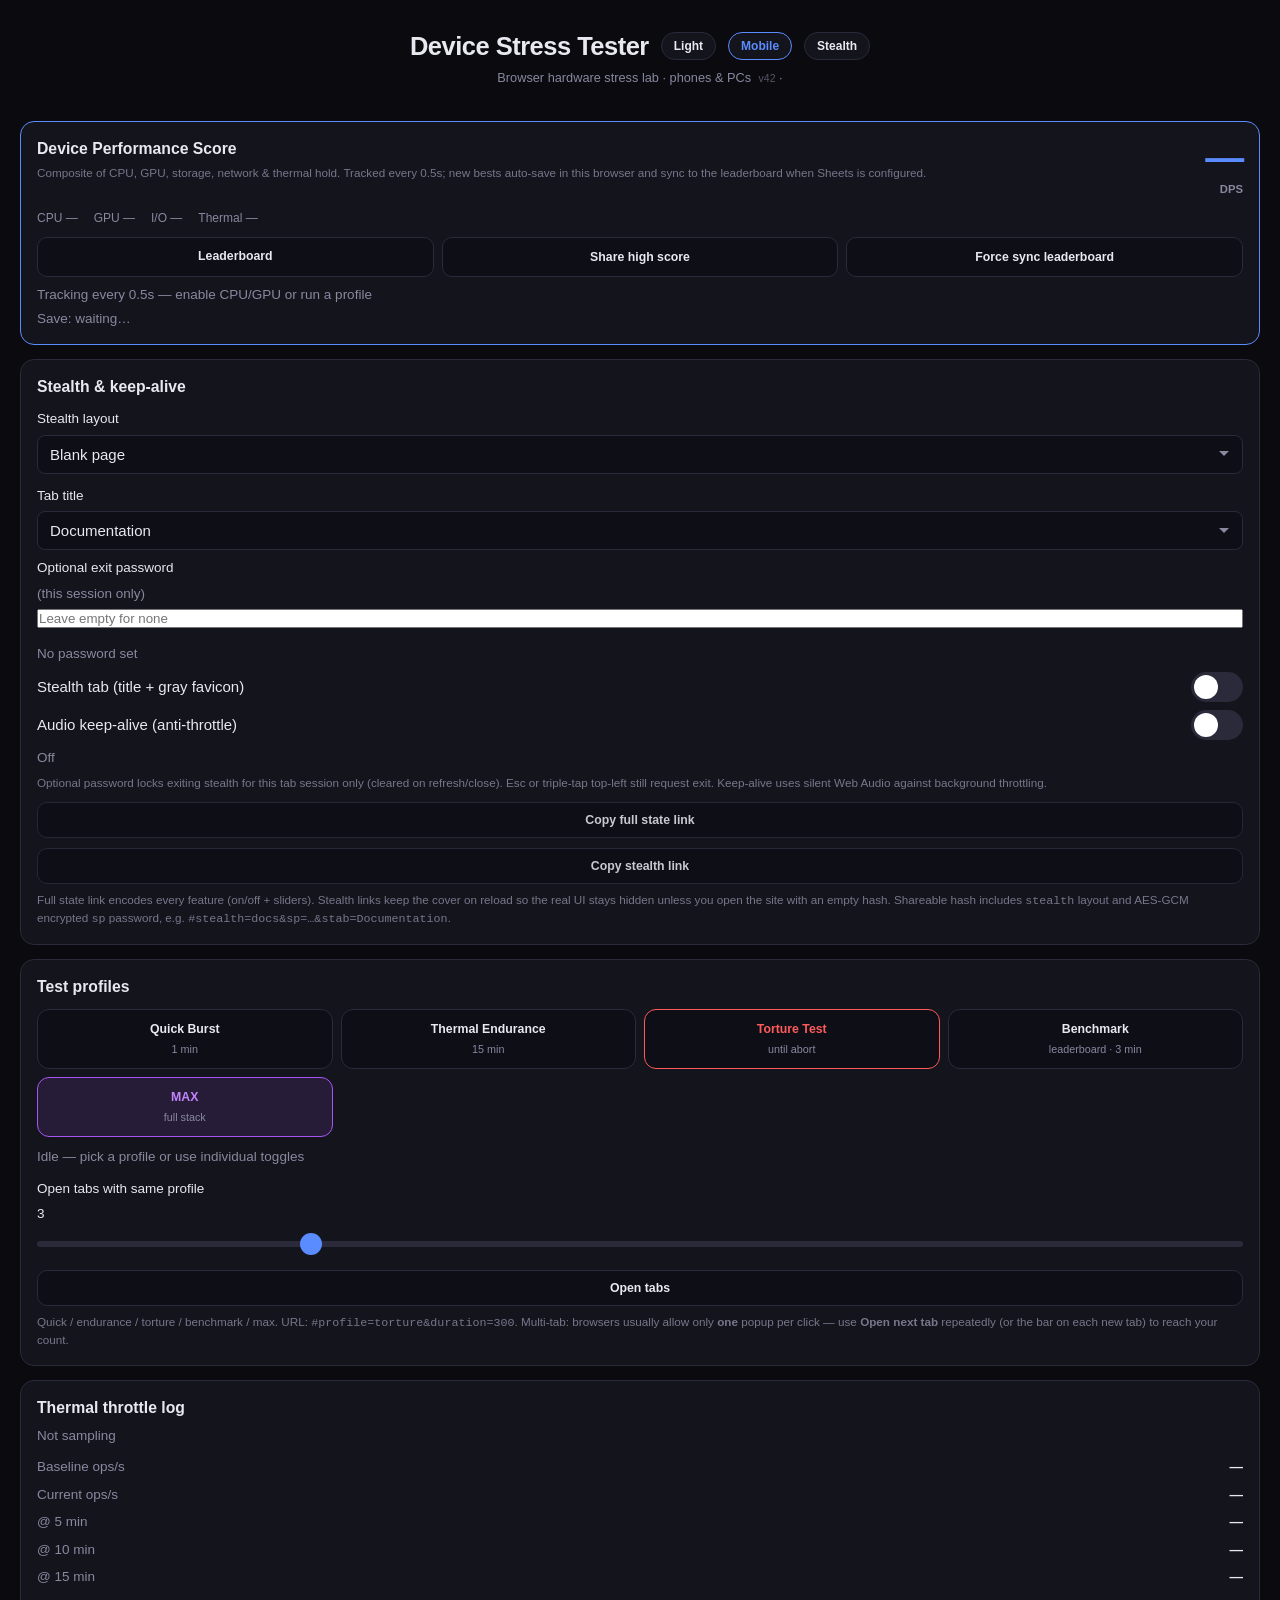
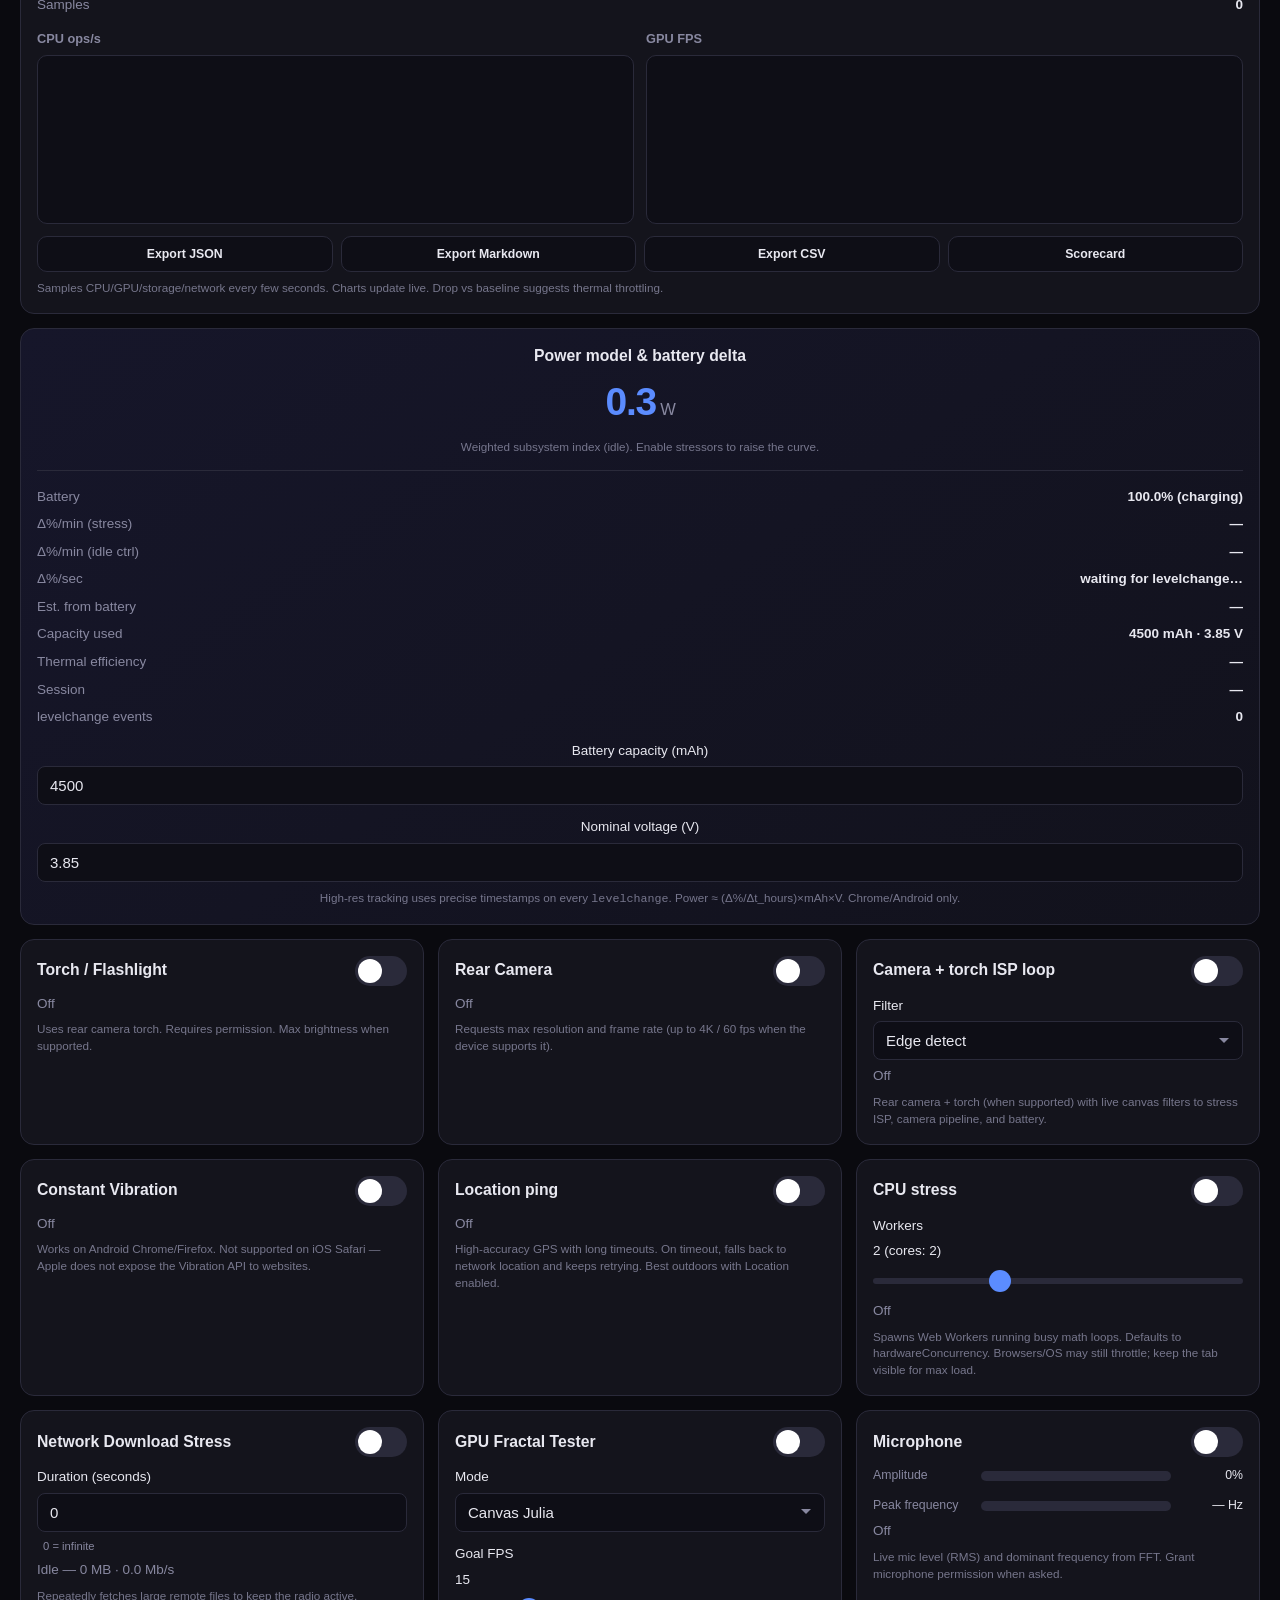
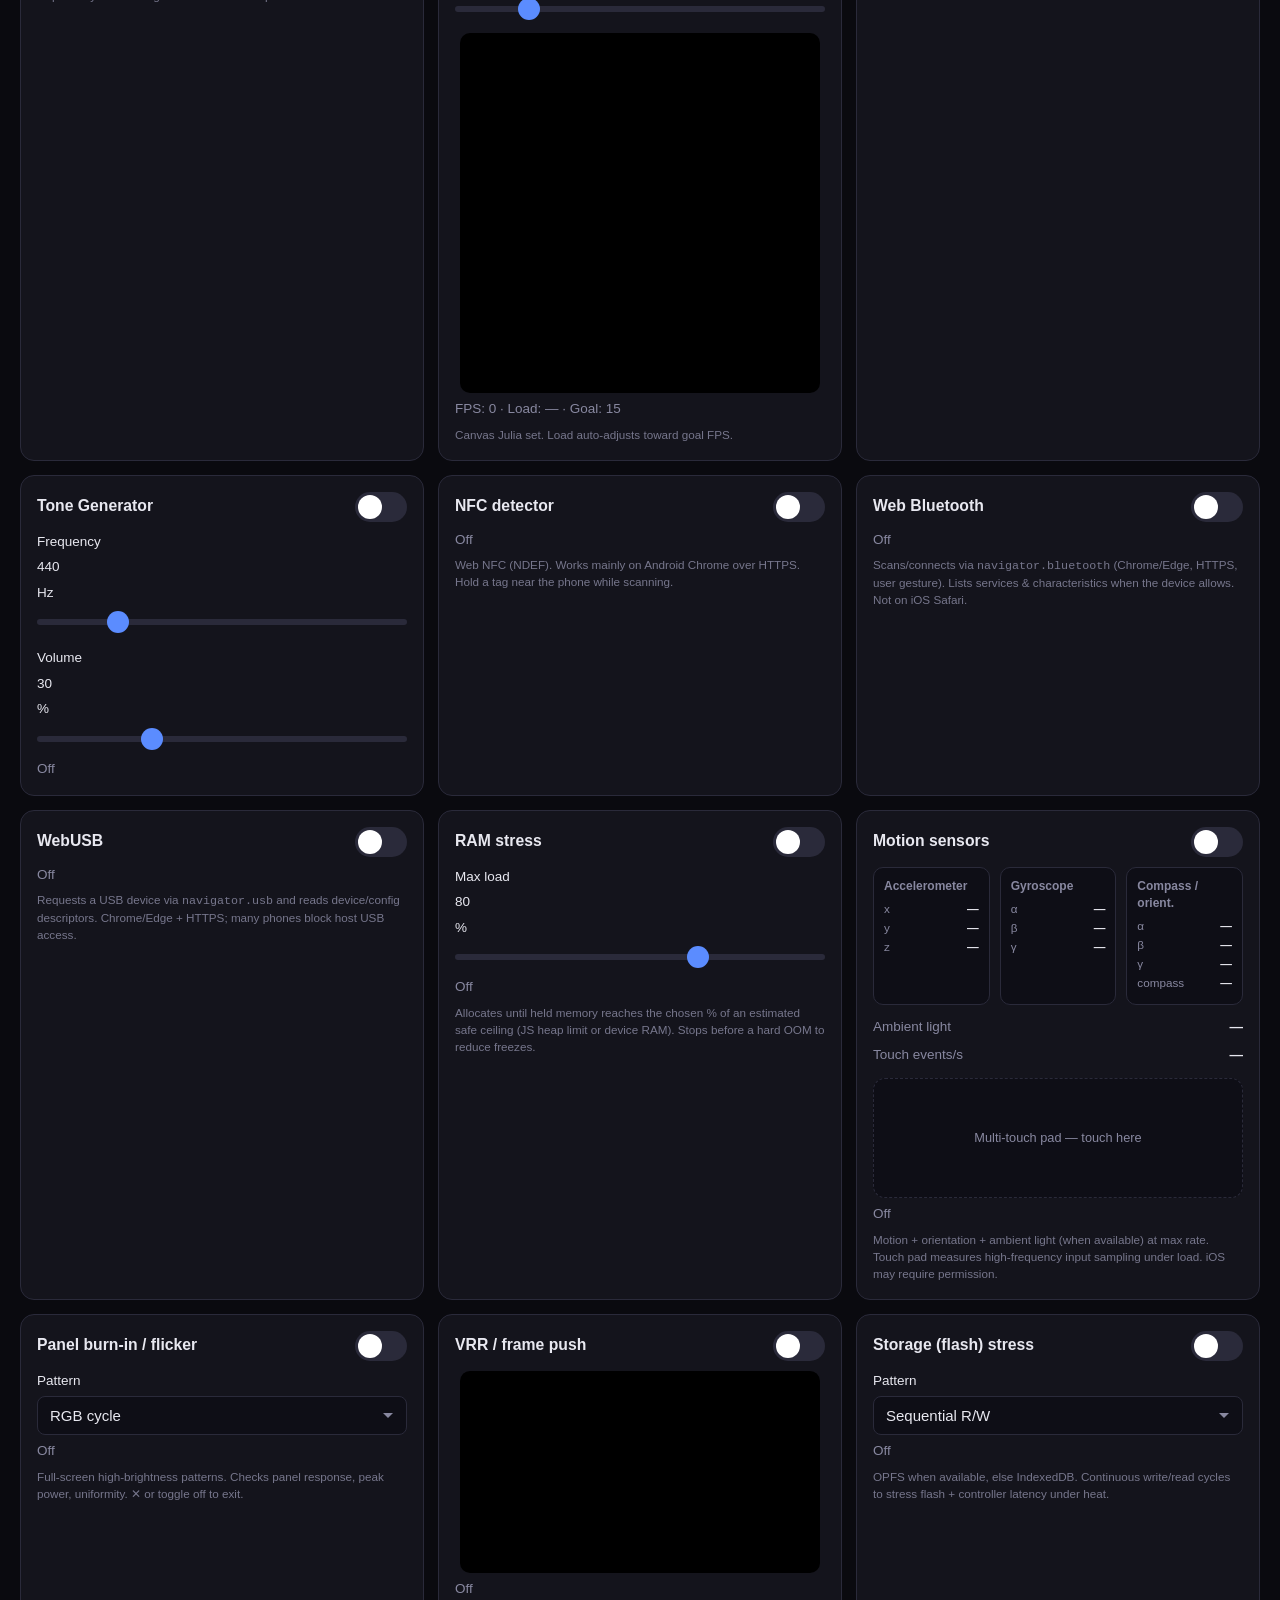
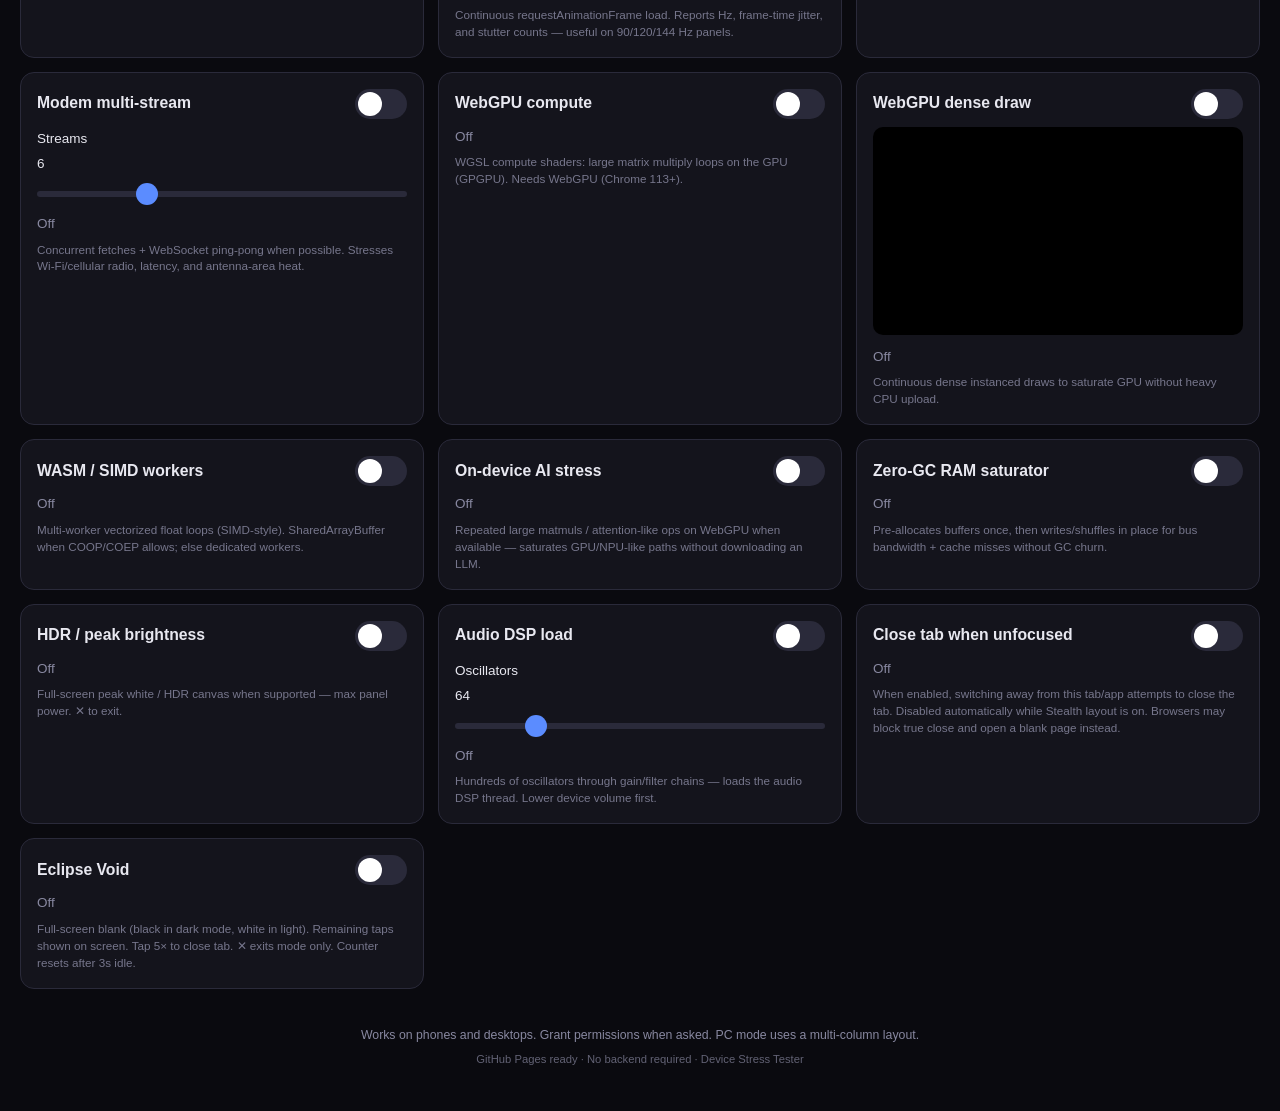
==== commit 75366e51: "Update index.html" ====
--- a/index.html
+++ b/index.html
@@ -1,4 +1,3 @@
-
 <!DOCTYPE html>
 <html lang="en">
 <head>
@@ -40,7 +39,7 @@
     html.boot-stealth.boot-stealth-docs::after { background: #fafafa; }
     html.boot-stealth.boot-stealth-terminal::after { background: #0c0c0c; }
   </style>
-  <link rel="stylesheet" href="styles.css?v=40" />
+  <link rel="stylesheet" href="styles.css?v=42" />
 </head>
 <body>
   <div class="app">
@@ -51,7 +50,7 @@
         <button type="button" id="pcModeToggle" class="theme-btn" aria-label="Toggle PC multi-column layout">PC</button>
         <button type="button" id="stealthToggle" class="theme-btn" aria-label="Toggle stealth mode">Stealth</button>
       </div>
-      <p class="subtitle">Browser hardware stress lab · phones &amp; PCs <span id="buildTag" class="build-tag">v40</span></p>
+      <p class="subtitle">Browser hardware stress lab · phones &amp; PCs <span id="buildTag" class="build-tag">v42</span> · <span id="viewCounter" class="view-counter" title="Total page views">views …</span></p>
     </header>
 
     <!-- Absolute device score -->
@@ -71,6 +70,7 @@
       </div>
       <div class="export-row" style="margin-top:10px">
         <a class="export-btn" href="leaderboard.html" style="text-align:center;text-decoration:none">Leaderboard</a>
+        <button type="button" class="export-btn" id="shareScoreBtn">Share high score</button>
         <button type="button" class="export-btn" id="submitScoreBtn">Force sync leaderboard</button>
       </div>
       <p class="status" id="absScoreStatus" style="margin-top:8px">Tracking DPS every 0.5s · local auto-save on new best</p>
@@ -803,6 +803,6 @@
   </div>
 
   <script src="config.js"></script>
-  <script src="app.js?v=40"></script>
+  <script src="app.js?v=42"></script>
 </body>
 </html>
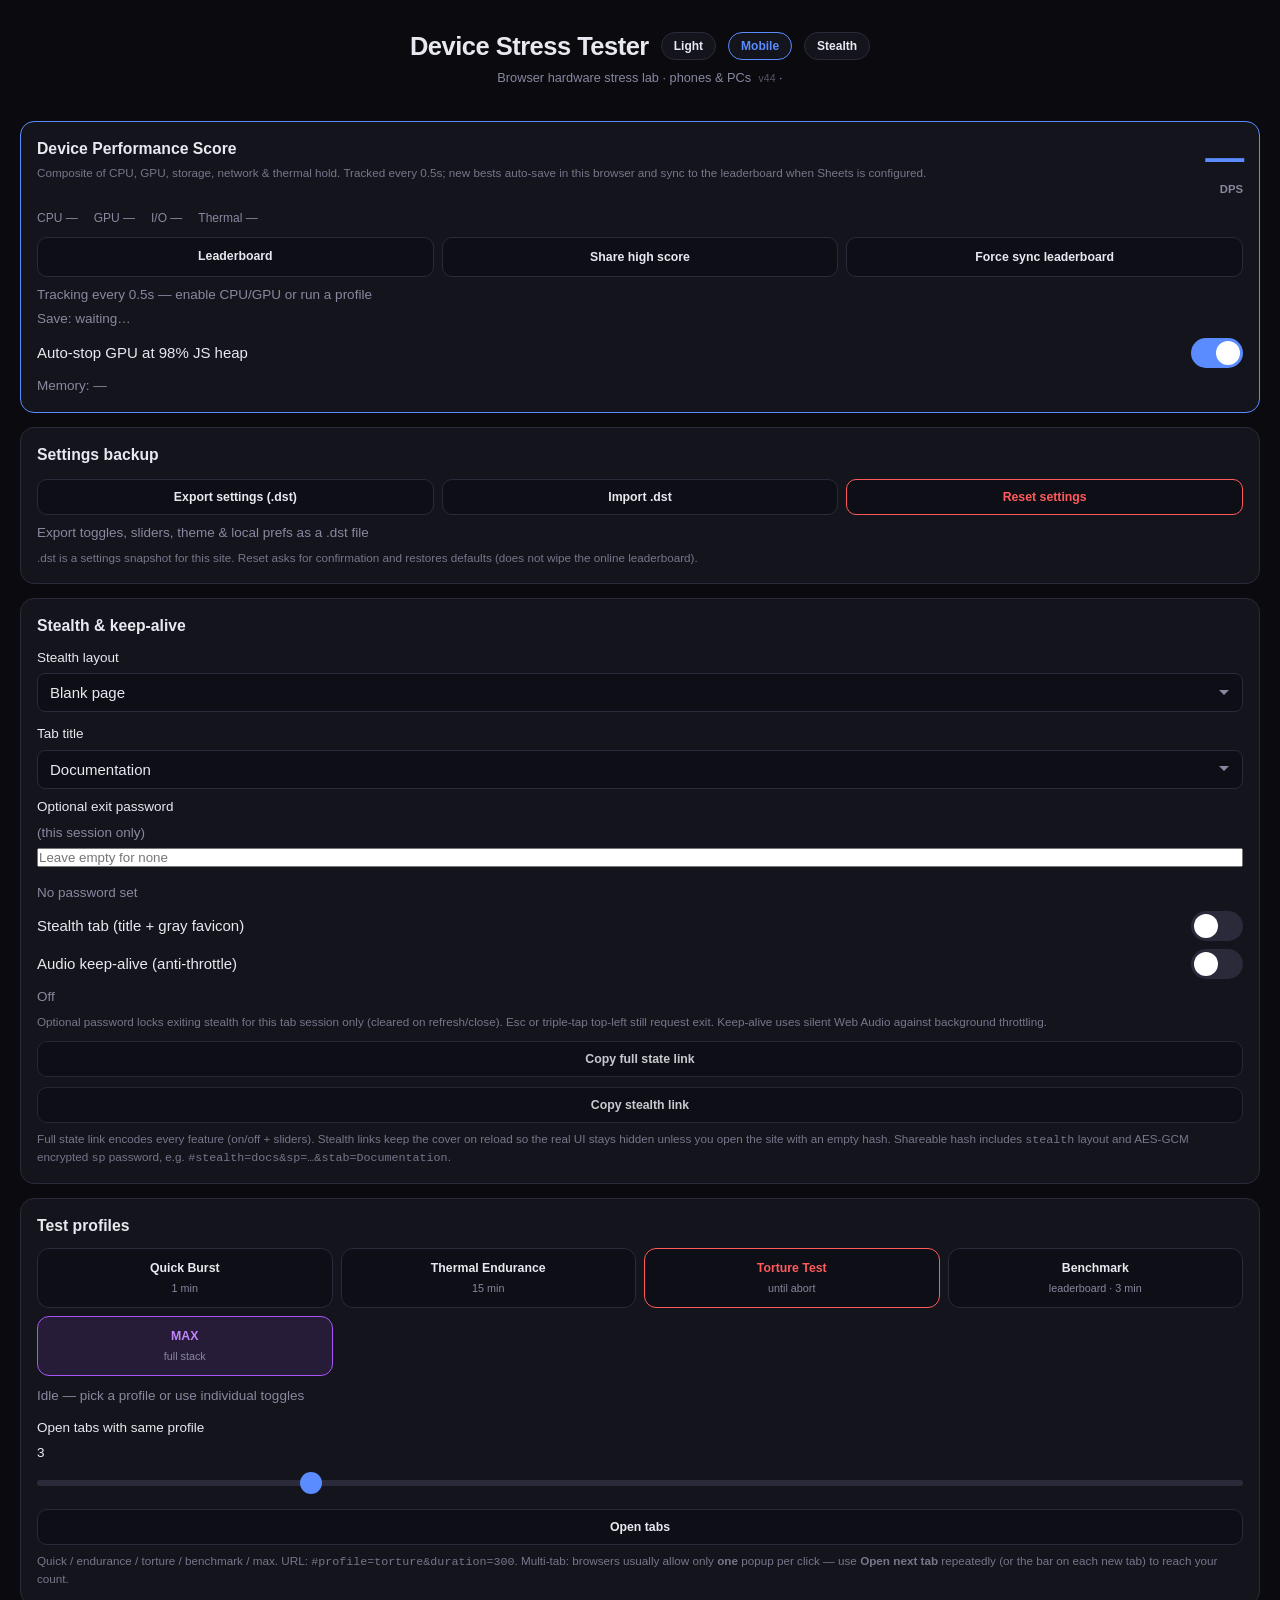
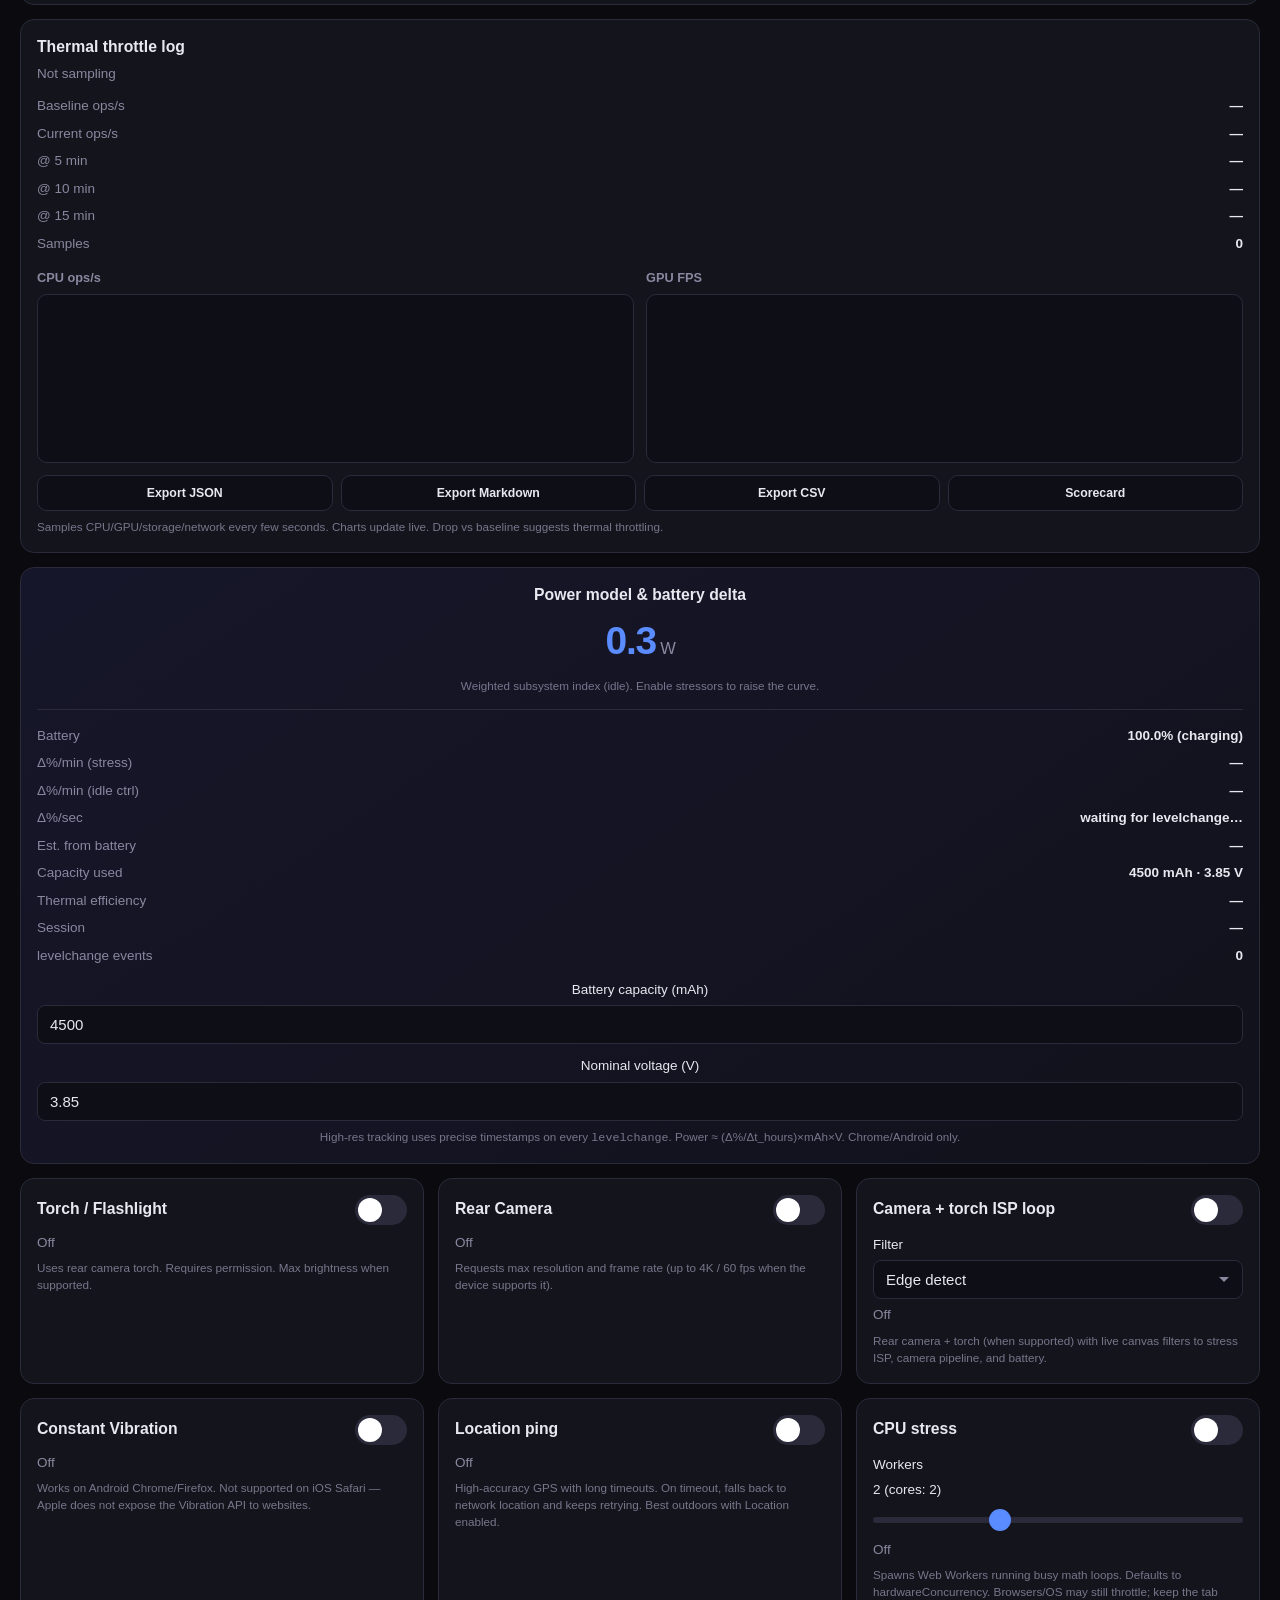
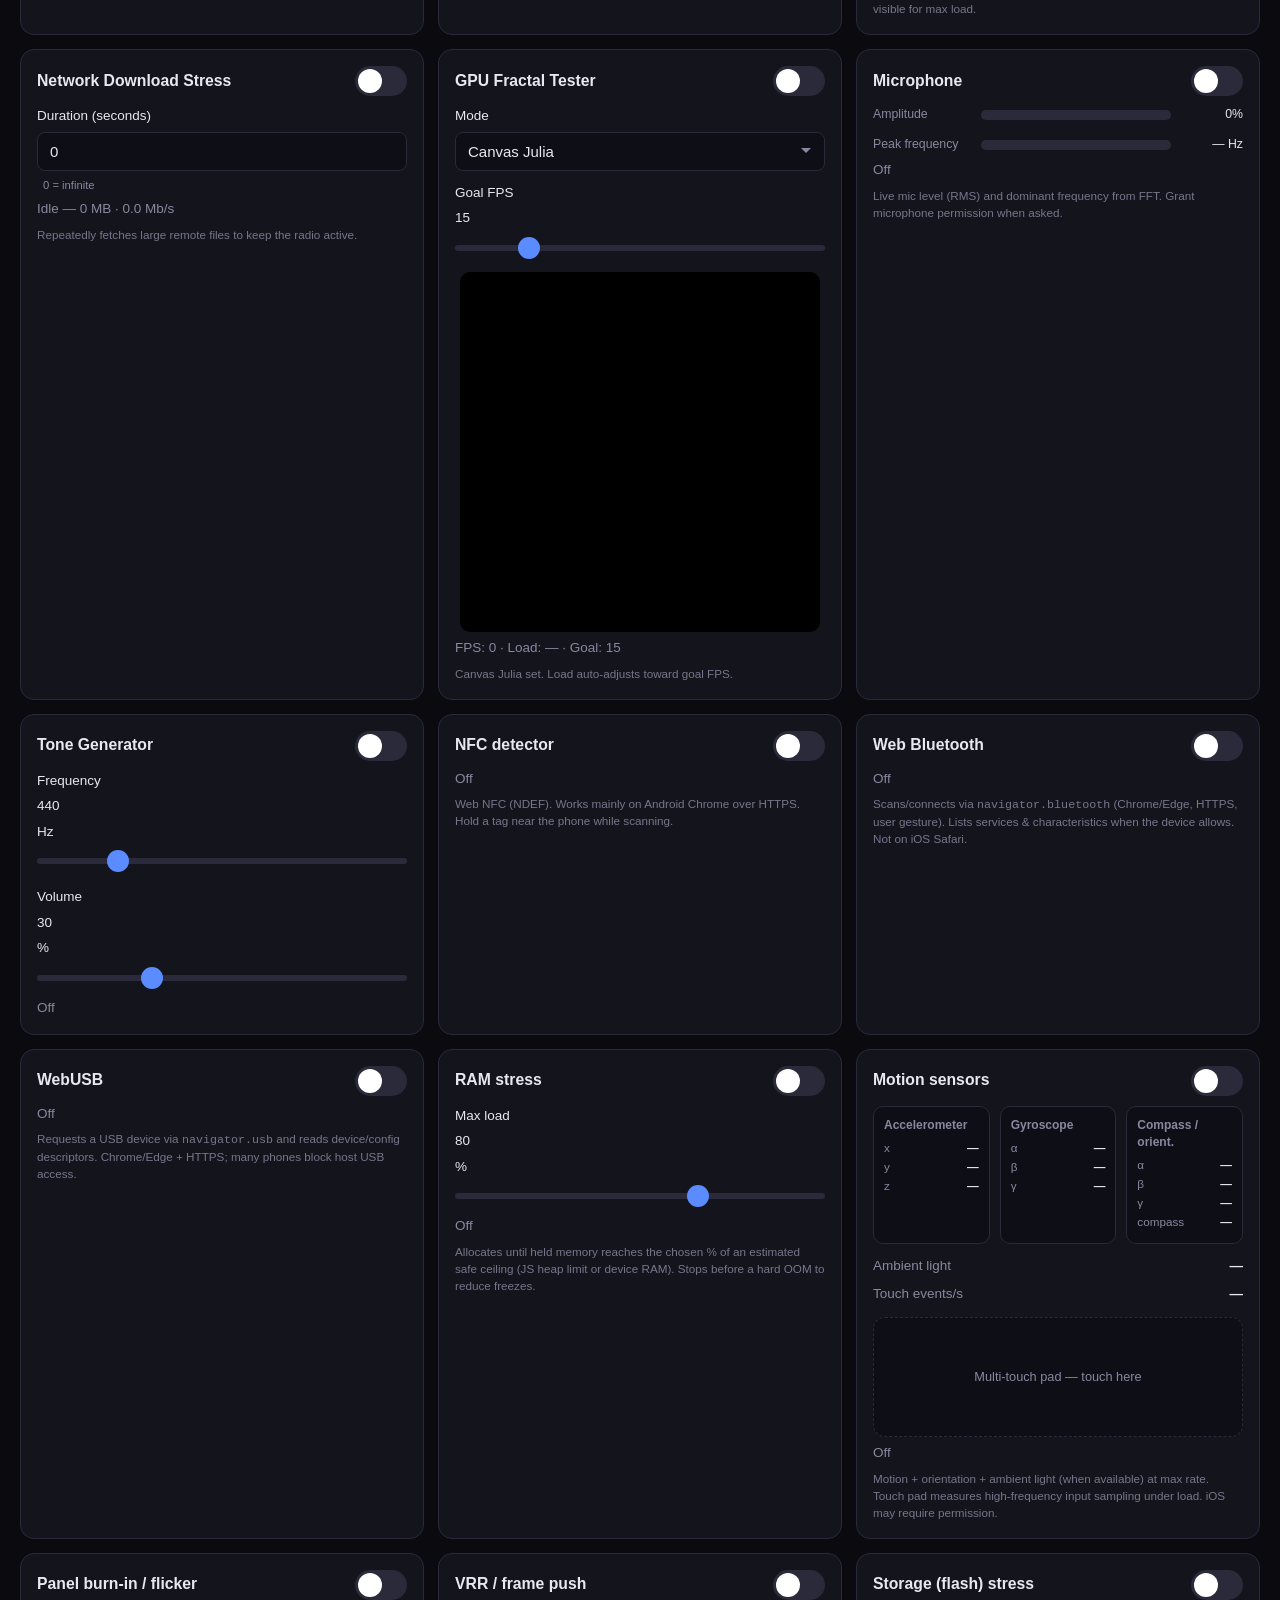
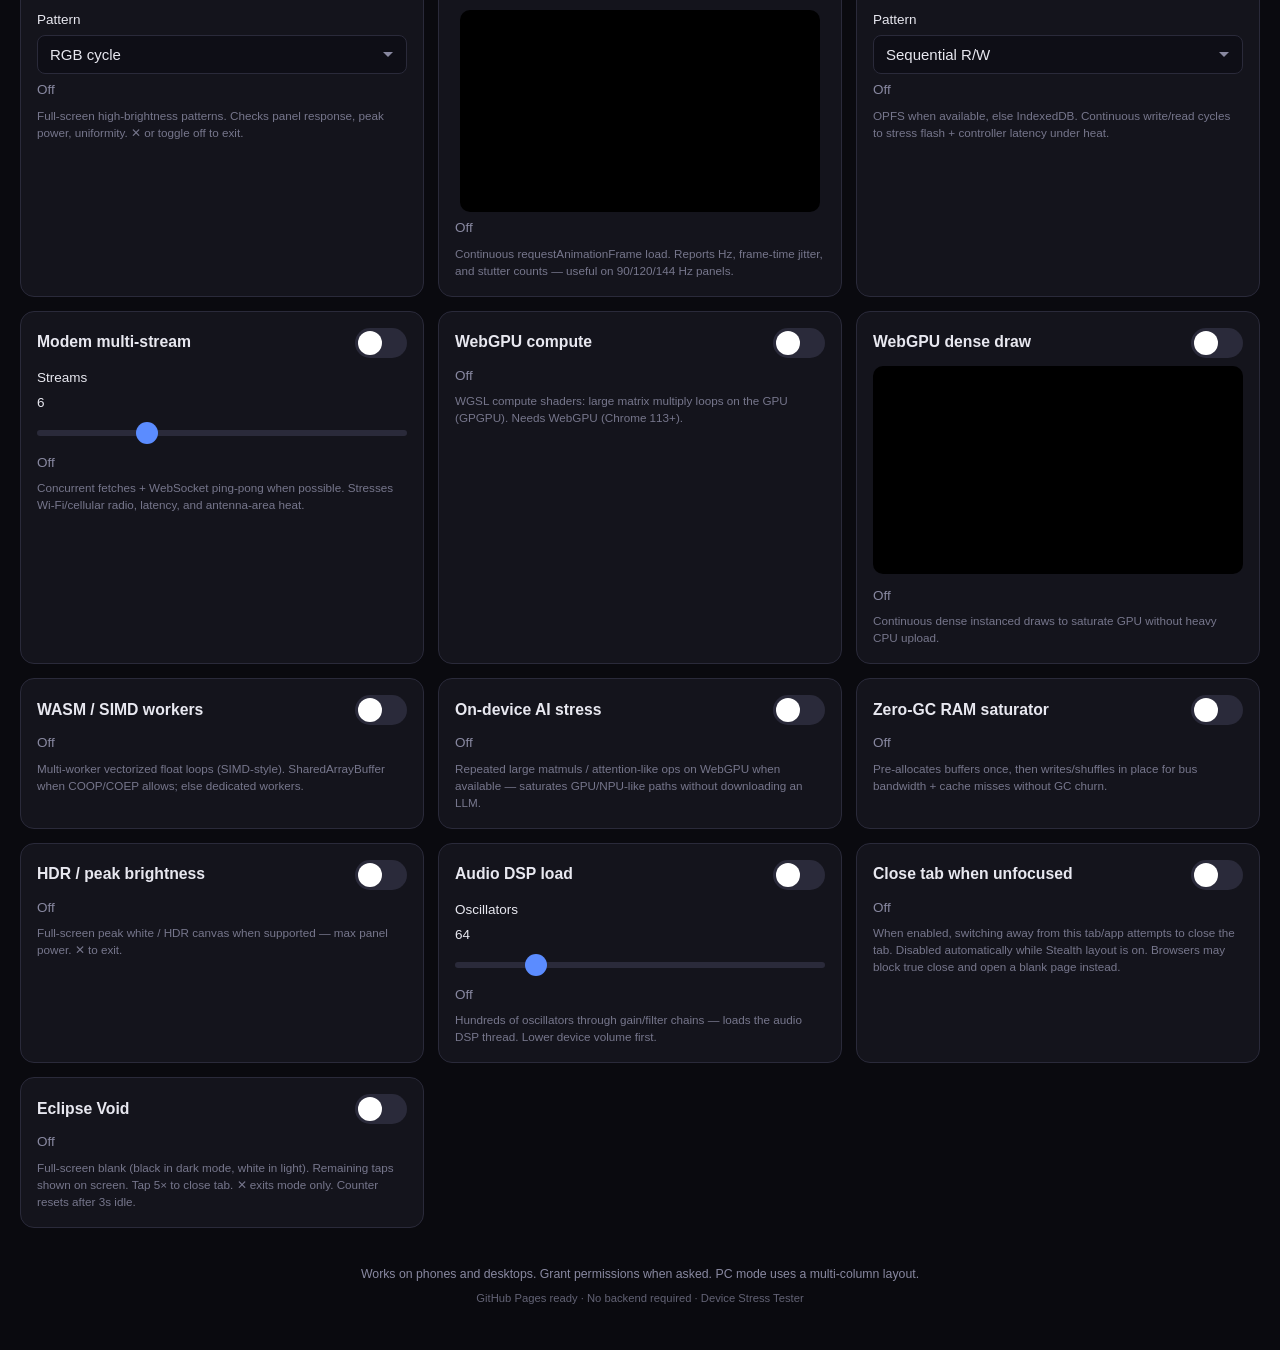
==== commit cd0f39a5: "Update version numbers in index.html" ====
--- a/index.html
+++ b/index.html
@@ -39,7 +39,7 @@
     html.boot-stealth.boot-stealth-docs::after { background: #fafafa; }
     html.boot-stealth.boot-stealth-terminal::after { background: #0c0c0c; }
   </style>
-  <link rel="stylesheet" href="styles.css?v=42" />
+  <link rel="stylesheet" href="styles.css?v=44" />
 </head>
 <body>
   <div class="app">
@@ -50,7 +50,7 @@
         <button type="button" id="pcModeToggle" class="theme-btn" aria-label="Toggle PC multi-column layout">PC</button>
         <button type="button" id="stealthToggle" class="theme-btn" aria-label="Toggle stealth mode">Stealth</button>
       </div>
-      <p class="subtitle">Browser hardware stress lab · phones &amp; PCs <span id="buildTag" class="build-tag">v42</span> · <span id="viewCounter" class="view-counter" title="Total page views">views …</span></p>
+      <p class="subtitle">Browser hardware stress lab · phones &amp; PCs <span id="buildTag" class="build-tag">v44</span> · <span id="viewCounter" class="view-counter" title="Total page views">views …</span></p>
     </header>
 
     <!-- Absolute device score -->
@@ -75,6 +75,26 @@
       </div>
       <p class="status" id="absScoreStatus" style="margin-top:8px">Tracking DPS every 0.5s · local auto-save on new best</p>
       <p class="status" id="absSaveStatus" style="margin-top:4px">Save: waiting…</p>
+      <div class="card-header" style="margin-top:10px">
+        <span>Auto-stop GPU at 98% JS heap</span>
+        <label class="switch">
+          <input type="checkbox" id="memProtectToggle" checked />
+          <span class="slider"></span>
+        </label>
+      </div>
+      <p class="status" id="memStatus" style="margin-top:6px">Memory: —</p>
+    </section>
+
+    <section class="card card-span-all" id="settingsCard">
+      <h2>Settings backup</h2>
+      <div class="export-row">
+        <button type="button" class="export-btn" id="exportSettingsBtn">Export settings (.dst)</button>
+        <button type="button" class="export-btn" id="importSettingsBtn">Import .dst</button>
+        <button type="button" class="export-btn" id="resetSettingsBtn" style="border-color:var(--danger);color:var(--danger)">Reset settings</button>
+      </div>
+      <input type="file" id="importSettingsFile" accept=".dst,application/json,.json" hidden />
+      <p class="status" id="settingsBackupStatus" style="margin-top:8px">Export toggles, sliders, theme &amp; local prefs as a .dst file</p>
+      <p class="hint">.dst is a settings snapshot for this site. Reset asks for confirmation and restores defaults (does not wipe the online leaderboard).</p>
     </section>
 
     <!-- Stealth / keep-alive controls -->
@@ -803,6 +823,6 @@
   </div>
 
   <script src="config.js"></script>
-  <script src="app.js?v=42"></script>
+  <script src="app.js?v=44"></script>
 </body>
 </html>
--- a/styles.css
+++ b/styles.css
@@ -904,3 +904,11 @@
   color: var(--muted);
 }
 .abs-score-breakdown strong { color: var(--text); }
+
+
+.view-counter {
+  font-variant-numeric: tabular-nums;
+  color: var(--muted);
+  font-weight: 600;
+  white-space: nowrap;
+}
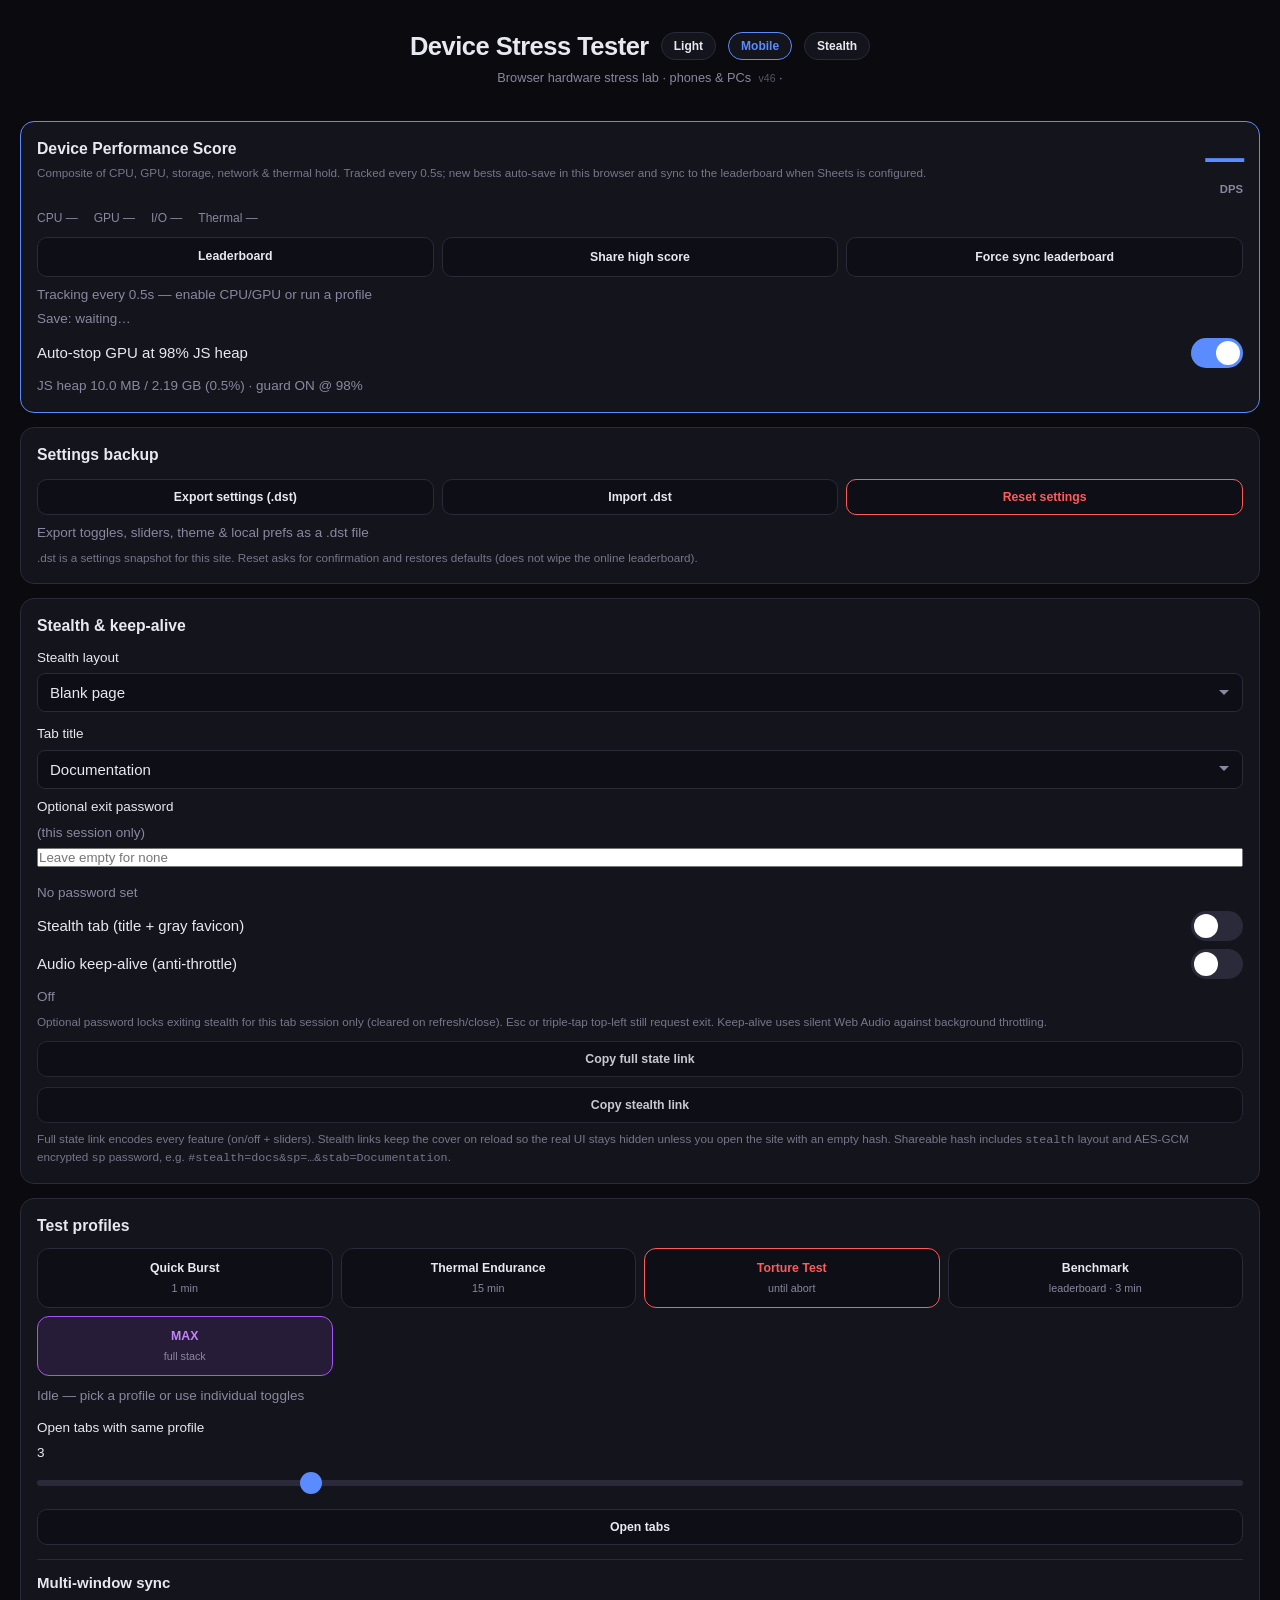
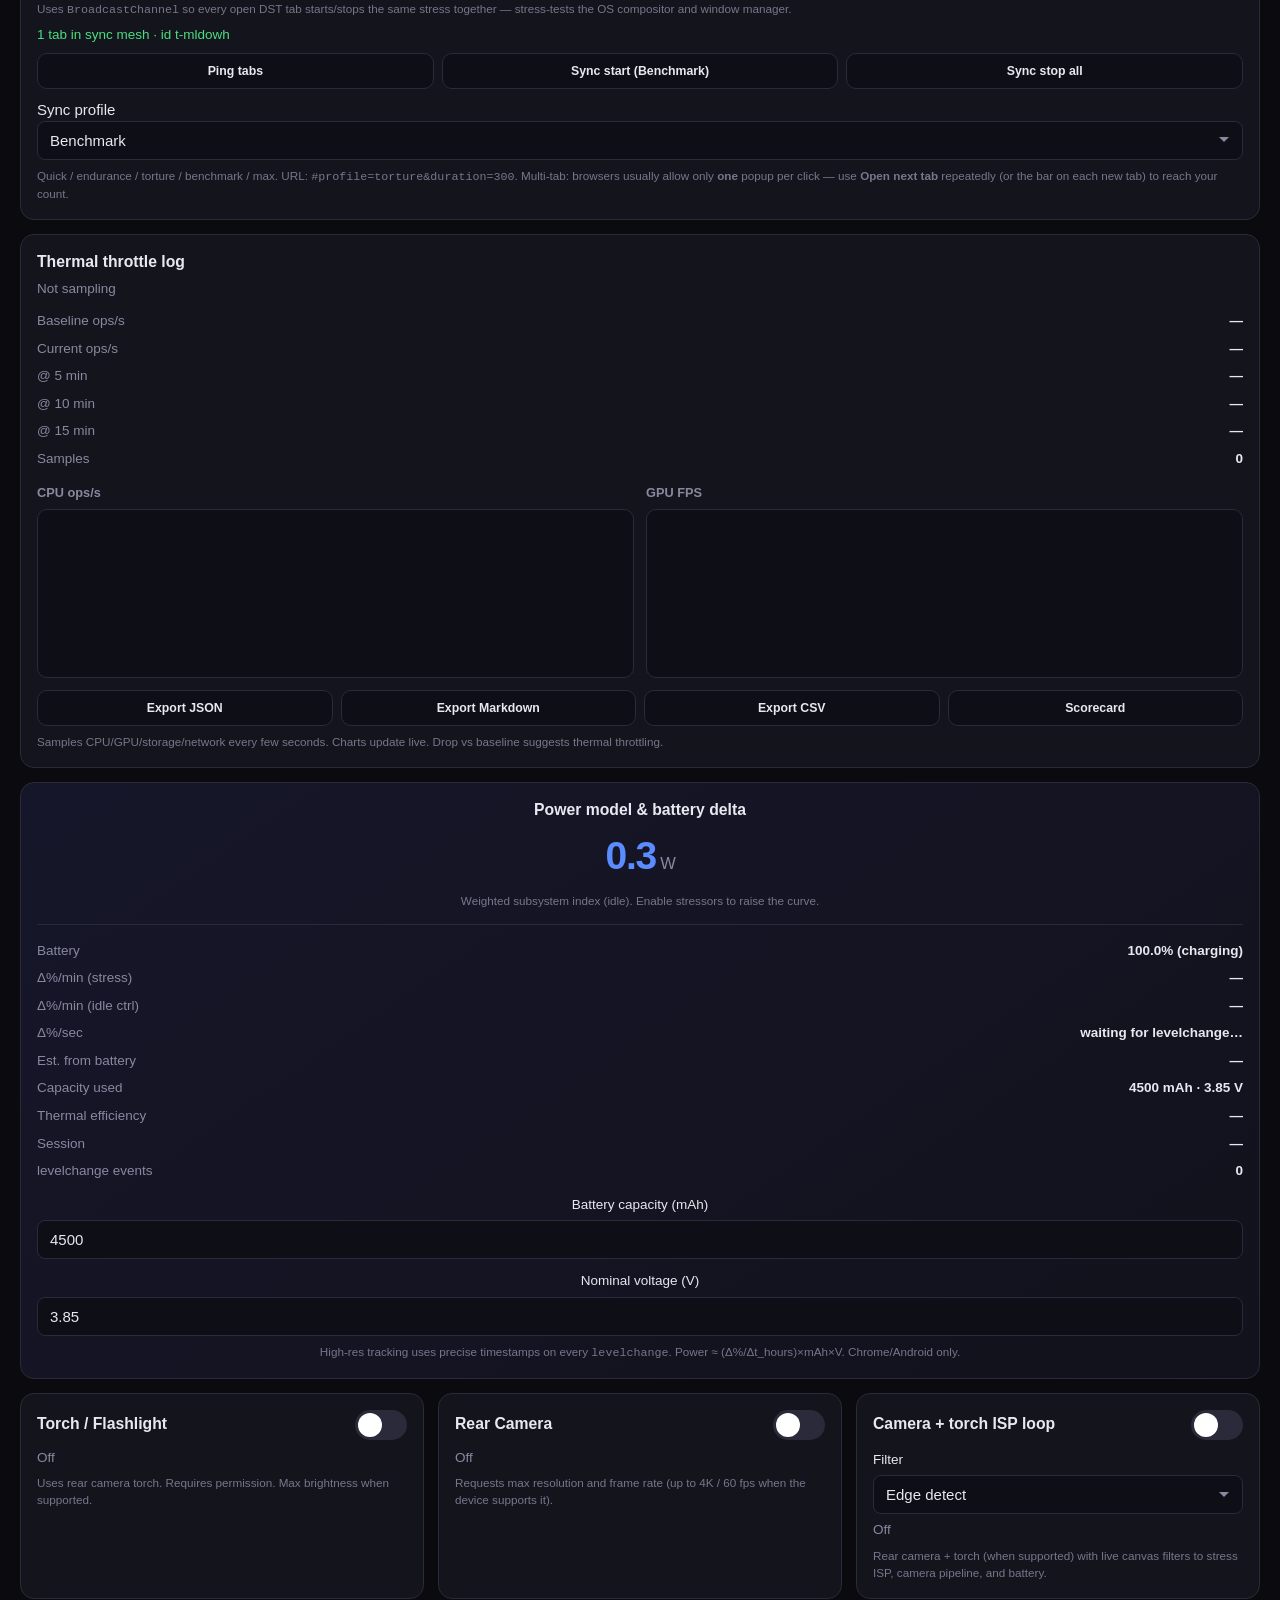
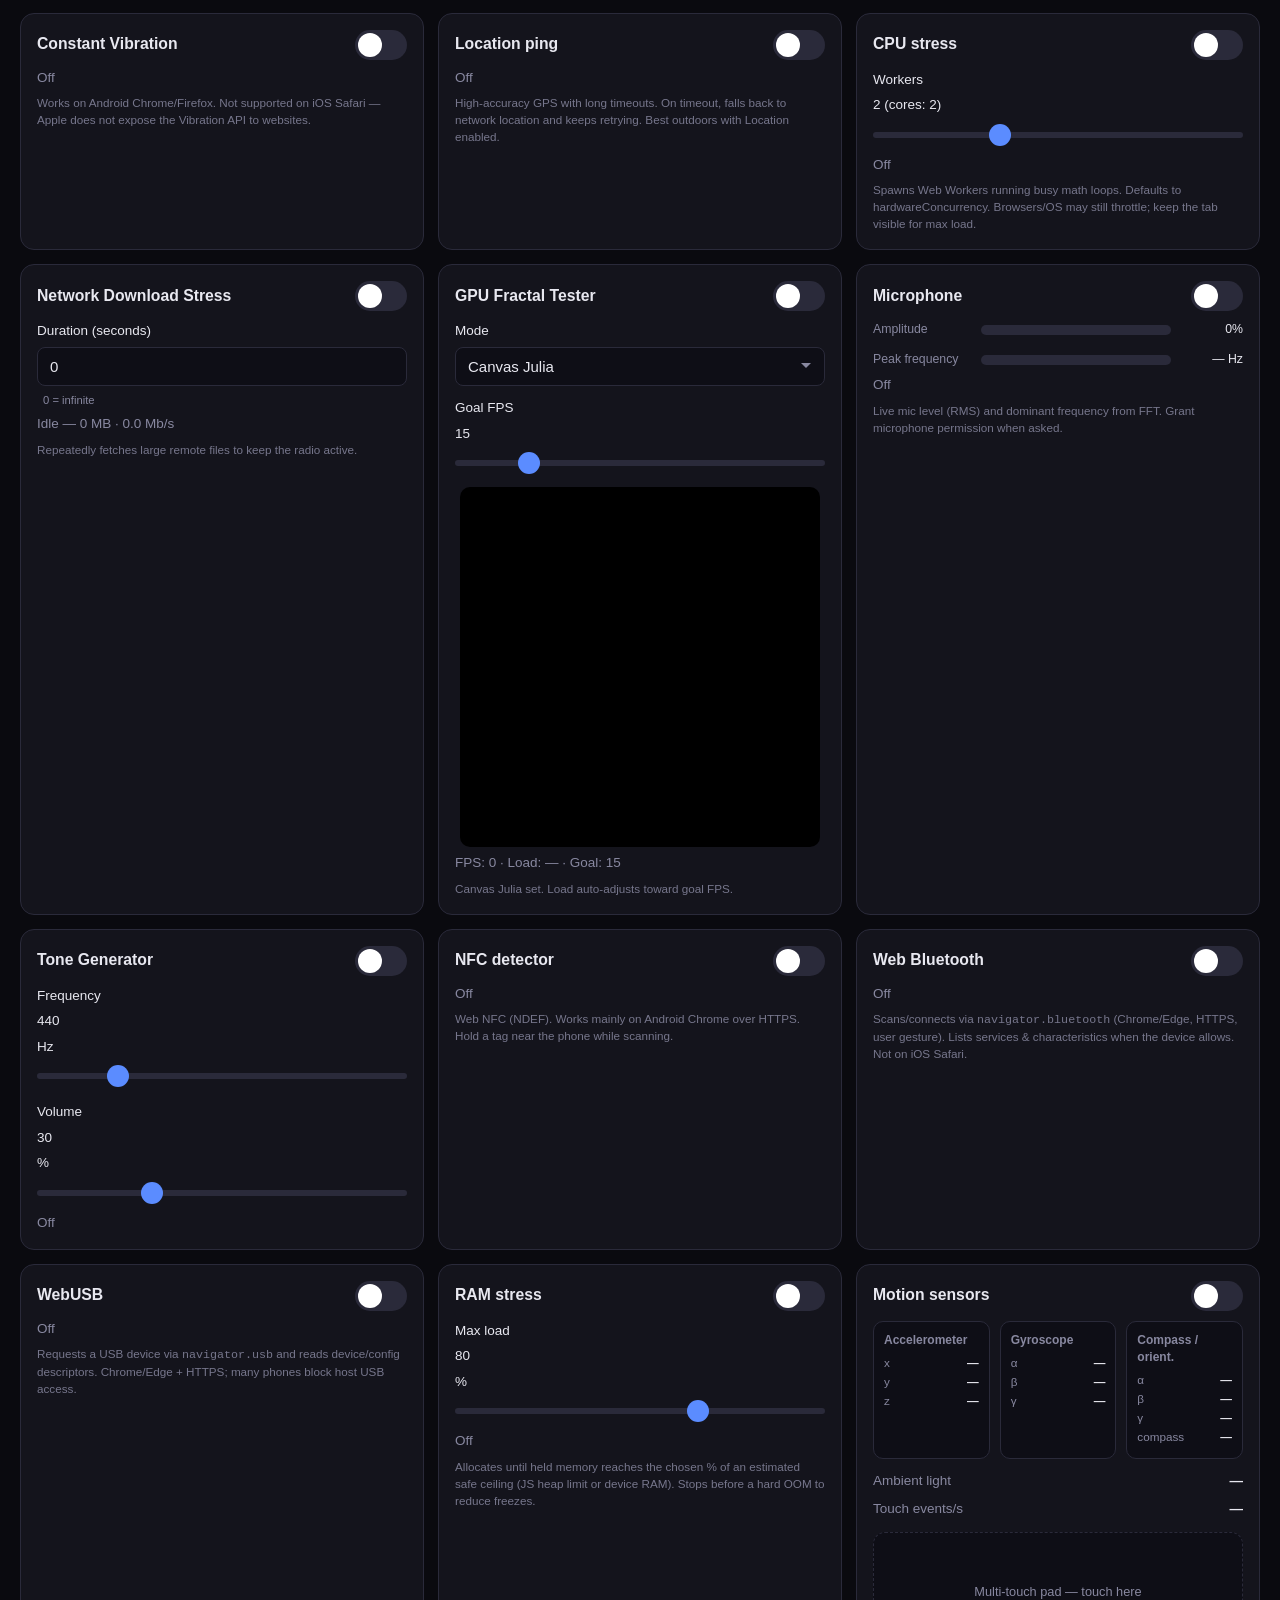
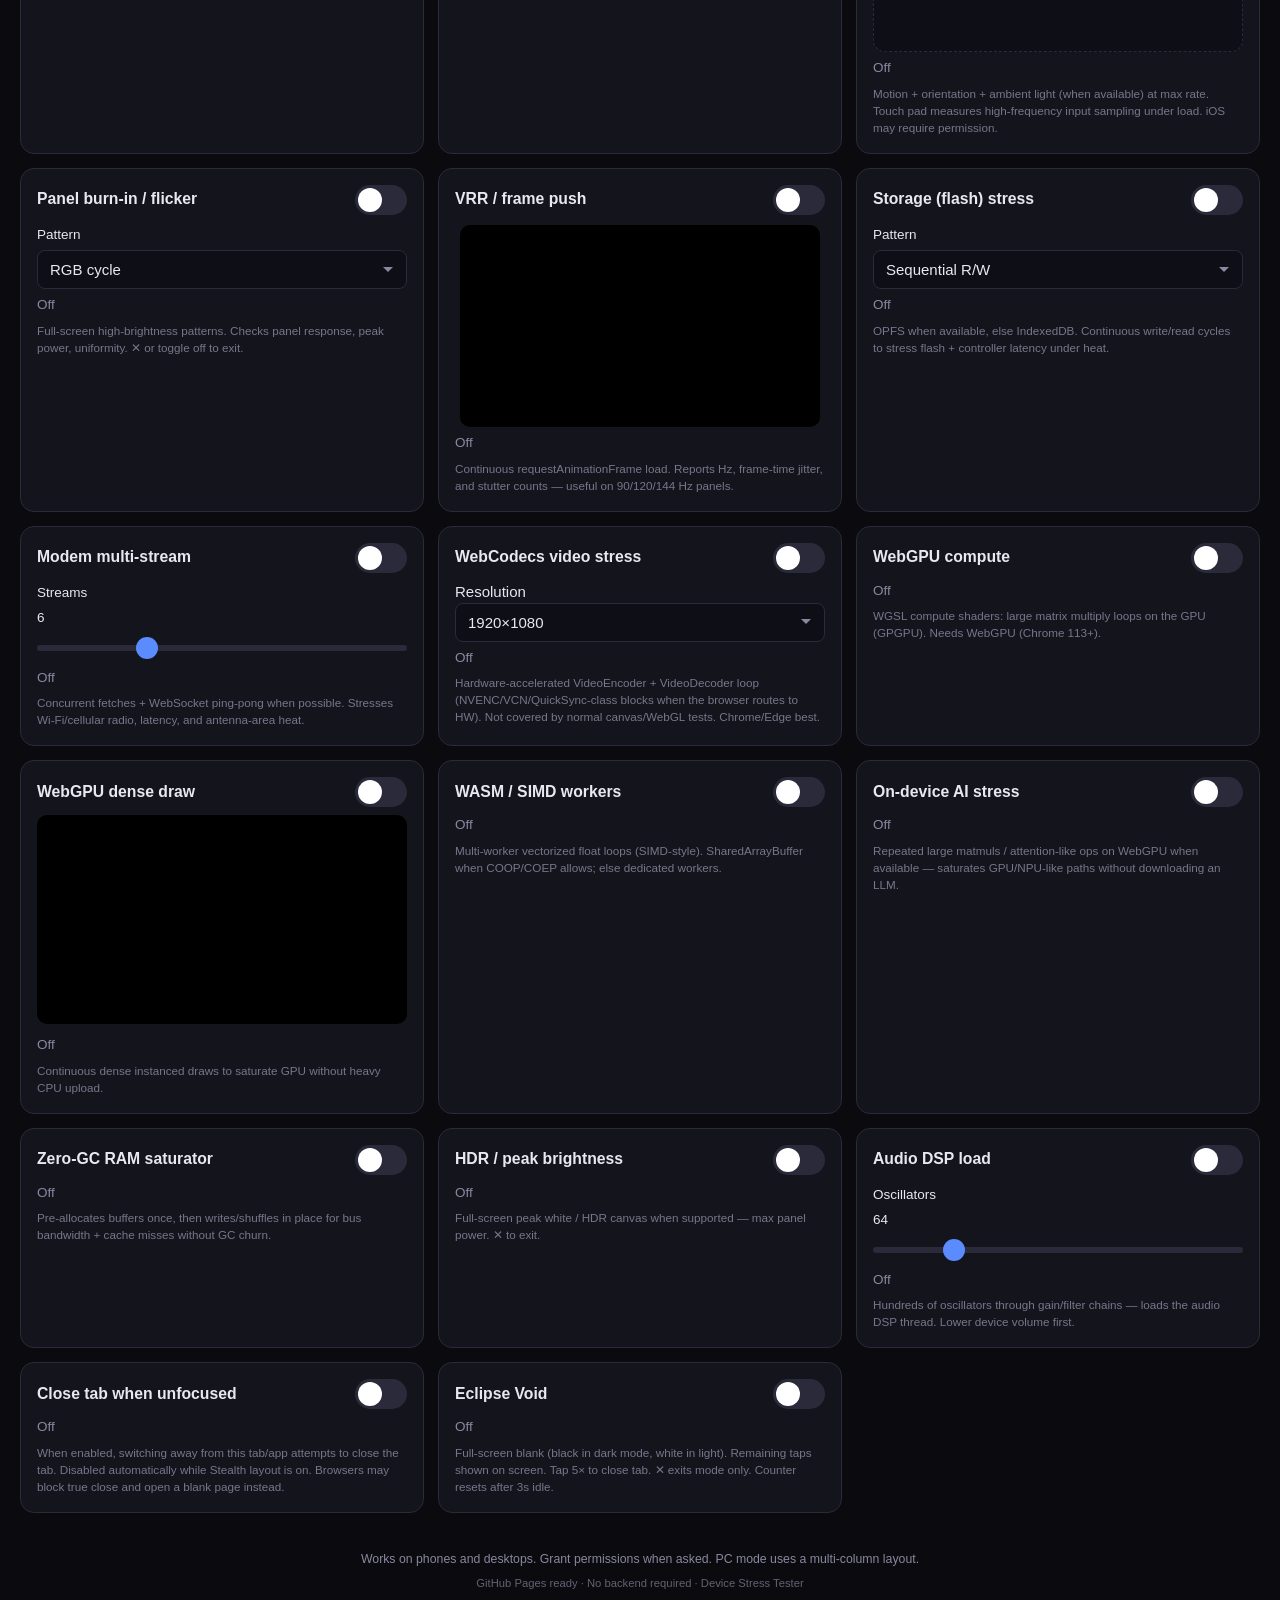
==== commit 82cab0b7: "Update version numbers in index.html" ====
--- a/index.html
+++ b/index.html
@@ -39,7 +39,7 @@
     html.boot-stealth.boot-stealth-docs::after { background: #fafafa; }
     html.boot-stealth.boot-stealth-terminal::after { background: #0c0c0c; }
   </style>
-  <link rel="stylesheet" href="styles.css?v=44" />
+  <link rel="stylesheet" href="styles.css?v=46" />
 </head>
 <body>
   <div class="app">
@@ -50,7 +50,7 @@
         <button type="button" id="pcModeToggle" class="theme-btn" aria-label="Toggle PC multi-column layout">PC</button>
         <button type="button" id="stealthToggle" class="theme-btn" aria-label="Toggle stealth mode">Stealth</button>
       </div>
-      <p class="subtitle">Browser hardware stress lab · phones &amp; PCs <span id="buildTag" class="build-tag">v44</span> · <span id="viewCounter" class="view-counter" title="Total page views">views …</span></p>
+      <p class="subtitle">Browser hardware stress lab · phones &amp; PCs <span id="buildTag" class="build-tag">v46</span> · <span id="viewCounter" class="view-counter" title="Total page views">views …</span></p>
     </header>
 
     <!-- Absolute device score -->
@@ -167,6 +167,27 @@
           <input type="range" id="multiTabSlider" min="1" max="10" value="3" step="1" />
         </label>
         <button type="button" class="export-btn" id="multiTabOpen">Open tabs</button>
+      </div>
+
+      <div class="sync-box" id="multiWindowSync" style="margin-top:14px;padding-top:12px;border-top:1px solid var(--border)">
+        <h3 style="margin:0 0 8px;font-size:1rem">Multi-window sync</h3>
+        <p class="hint" style="margin-top:0">Uses <code>BroadcastChannel</code> so every open DST tab starts/stops the same stress together — stress-tests the OS compositor and window manager.</p>
+        <p class="status" id="syncStatus">Sync idle · 1 local tab</p>
+        <div class="export-row" style="margin-top:8px">
+          <button type="button" class="export-btn" id="syncPingBtn">Ping tabs</button>
+          <button type="button" class="export-btn" id="syncStartBtn">Sync start (Benchmark)</button>
+          <button type="button" class="export-btn" id="syncStopBtn">Sync stop all</button>
+        </div>
+        <label style="display:block;margin-top:10px">
+          Sync profile
+          <select id="syncProfile">
+            <option value="benchmark">Benchmark</option>
+            <option value="endurance">Thermal Endurance</option>
+            <option value="torture">Torture</option>
+            <option value="max">MAX</option>
+            <option value="quick">Quick Burst</option>
+          </select>
+        </label>
       </div>
       <div id="spawnBar" class="spawn-bar" hidden>
         <p id="spawnBarText">Browser blocked extra tabs.</p>
@@ -638,6 +659,29 @@
       </div>
       <p class="status" id="modemStatus">Off</p>
       <p class="hint">Concurrent fetches + WebSocket ping-pong when possible. Stresses Wi‑Fi/cellular radio, latency, and antenna-area heat.</p>
+    </section>
+
+
+    <!-- WebCodecs video encode/decode -->
+    <section class="card">
+      <div class="card-header">
+        <h2>WebCodecs video stress</h2>
+        <label class="switch">
+          <input type="checkbox" id="codecsToggle" />
+          <span class="slider"></span>
+        </label>
+      </div>
+      <label>
+        Resolution
+        <select id="codecsResolution">
+          <option value="1280x720">1280×720</option>
+          <option value="1920x1080" selected>1920×1080</option>
+          <option value="2560x1440">2560×1440</option>
+          <option value="3840x2160">3840×2160</option>
+        </select>
+      </label>
+      <p class="status" id="codecsStatus">Off</p>
+      <p class="hint">Hardware-accelerated VideoEncoder + VideoDecoder loop (NVENC/VCN/QuickSync-class blocks when the browser routes to HW). Not covered by normal canvas/WebGL tests. Chrome/Edge best.</p>
     </section>
 
     <!-- WebGPU compute -->
@@ -823,6 +867,6 @@
   </div>
 
   <script src="config.js"></script>
-  <script src="app.js?v=44"></script>
+  <script src="app.js?v=46"></script>
 </body>
 </html>
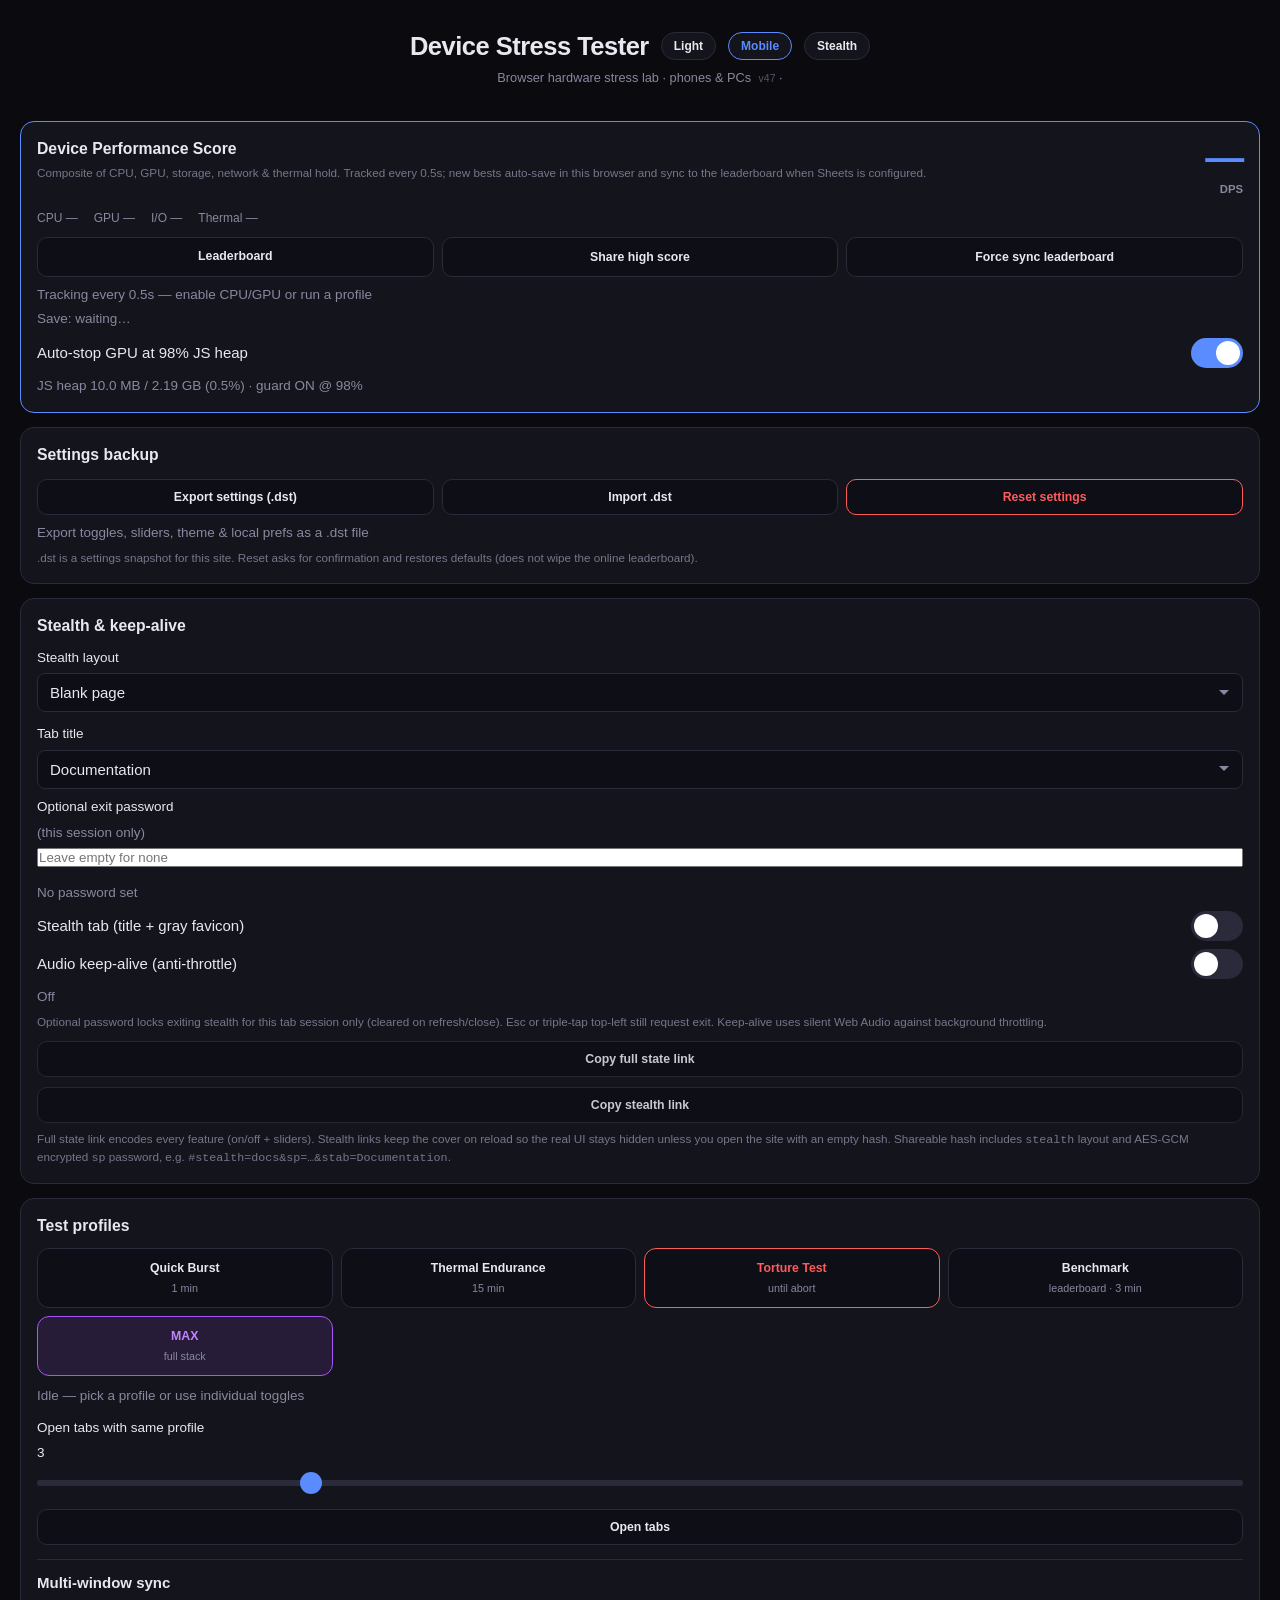
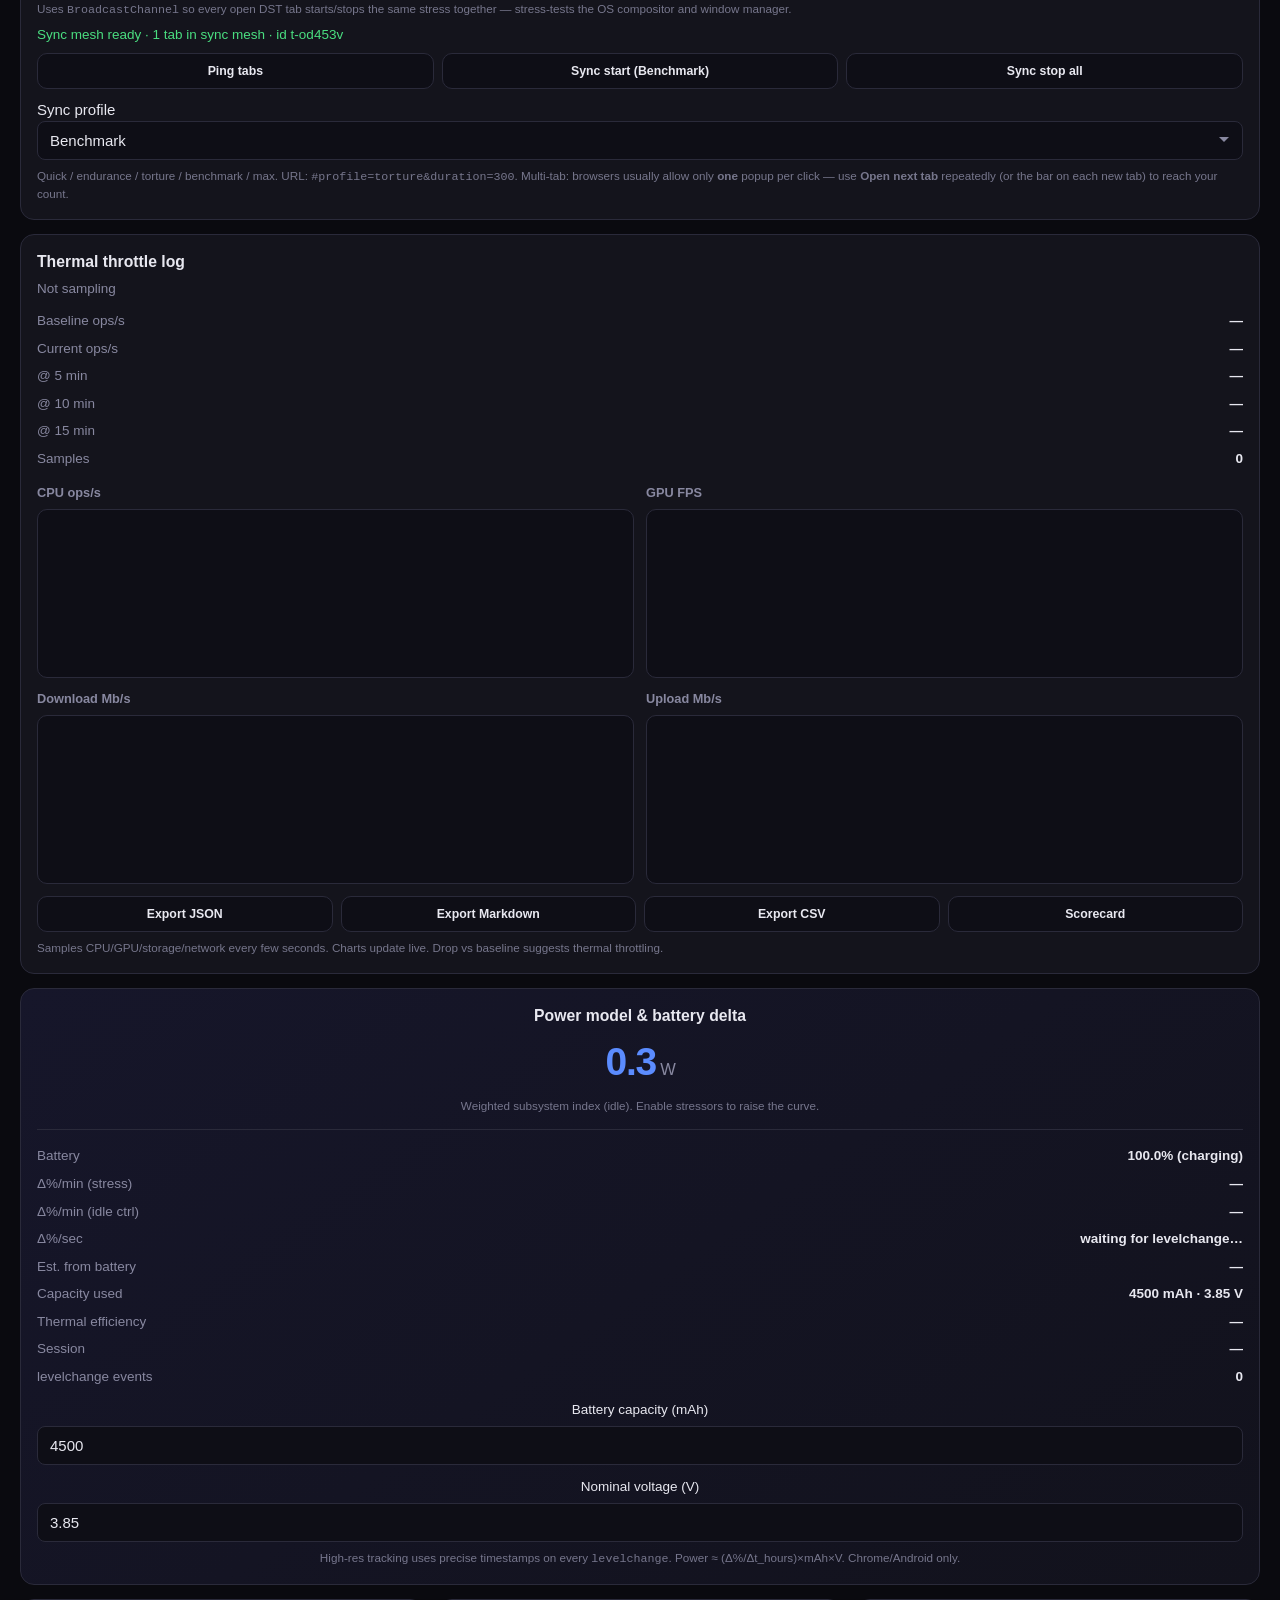
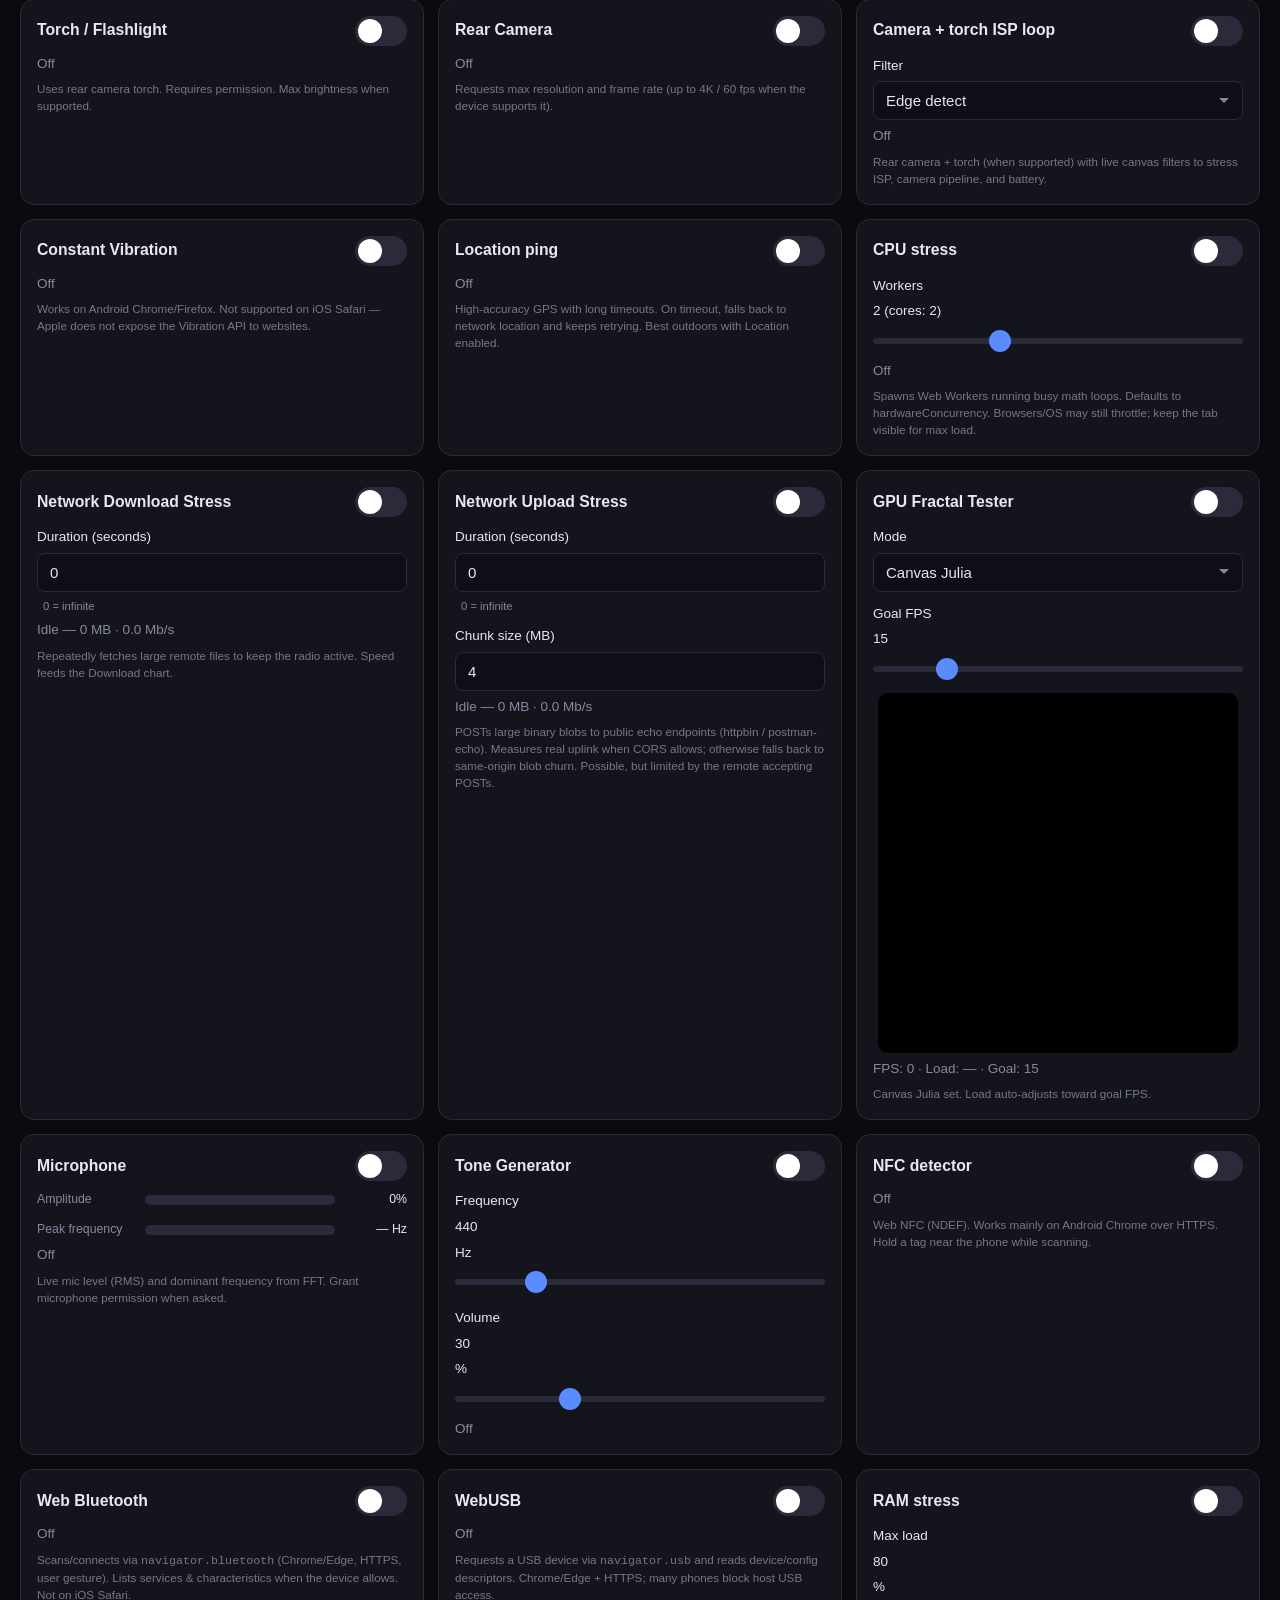
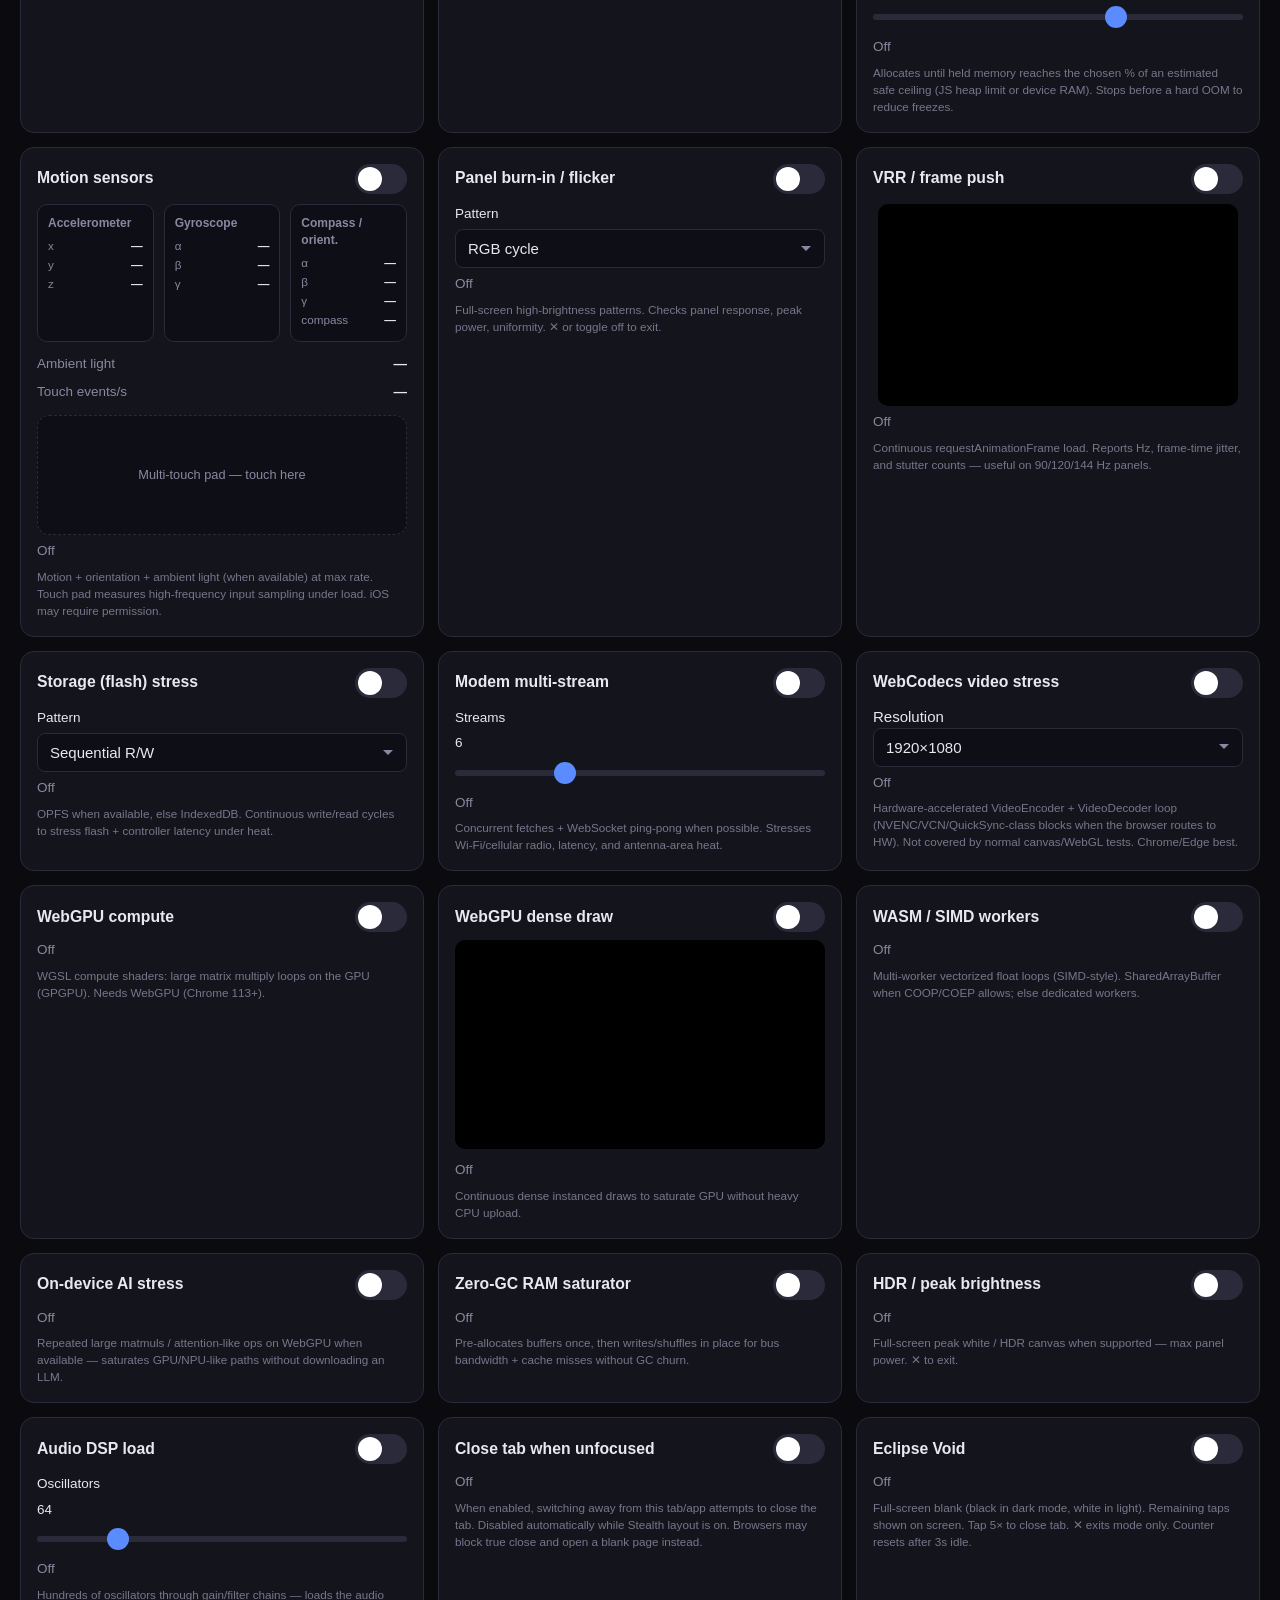
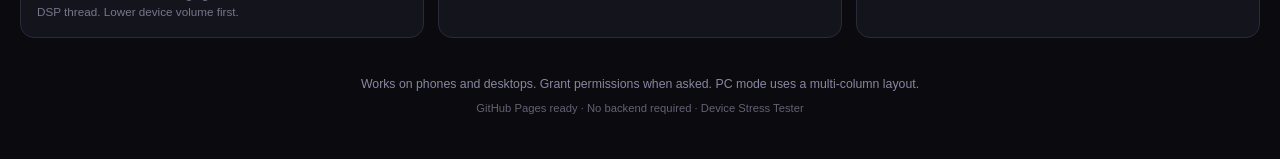
==== commit 2b49342d: "Update version numbers in index.html to v47" ====
--- a/index.html
+++ b/index.html
@@ -39,7 +39,7 @@
     html.boot-stealth.boot-stealth-docs::after { background: #fafafa; }
     html.boot-stealth.boot-stealth-terminal::after { background: #0c0c0c; }
   </style>
-  <link rel="stylesheet" href="styles.css?v=46" />
+  <link rel="stylesheet" href="styles.css?v=47" />
 </head>
 <body>
   <div class="app">
@@ -50,7 +50,7 @@
         <button type="button" id="pcModeToggle" class="theme-btn" aria-label="Toggle PC multi-column layout">PC</button>
         <button type="button" id="stealthToggle" class="theme-btn" aria-label="Toggle stealth mode">Stealth</button>
       </div>
-      <p class="subtitle">Browser hardware stress lab · phones &amp; PCs <span id="buildTag" class="build-tag">v46</span> · <span id="viewCounter" class="view-counter" title="Total page views">views …</span></p>
+      <p class="subtitle">Browser hardware stress lab · phones &amp; PCs <span id="buildTag" class="build-tag">v47</span> · <span id="viewCounter" class="view-counter" title="Total page views">views …</span></p>
     </header>
 
     <!-- Absolute device score -->
@@ -217,6 +217,14 @@
           <h3>GPU FPS</h3>
           <canvas id="gpuChart" width="640" height="180"></canvas>
         </div>
+        <div class="perf-chart-wrap">
+          <h3>Download Mb/s</h3>
+          <canvas id="netDownChart" width="640" height="180"></canvas>
+        </div>
+        <div class="perf-chart-wrap">
+          <h3>Upload Mb/s</h3>
+          <canvas id="netUpChart" width="640" height="180"></canvas>
+        </div>
       </div>
       <div class="export-row">
         <button type="button" class="export-btn" id="exportJson">Export JSON</button>
@@ -397,7 +405,31 @@
         </label>
       </div>
       <p class="status" id="downloadStatus">Idle — 0 MB · 0.0 Mb/s</p>
-      <p class="hint">Repeatedly fetches large remote files to keep the radio active.</p>
+      <p class="hint">Repeatedly fetches large remote files to keep the radio active. Speed feeds the Download chart.</p>
+    </section>
+
+    <!-- Network upload stress -->
+    <section class="card">
+      <div class="card-header">
+        <h2>Network Upload Stress</h2>
+        <label class="switch">
+          <input type="checkbox" id="uploadToggle" />
+          <span class="slider"></span>
+        </label>
+      </div>
+      <div class="controls">
+        <label>
+          Duration (seconds)
+          <input type="number" id="uploadDuration" value="0" min="0" step="1" />
+          <span class="hint-inline">0 = infinite</span>
+        </label>
+        <label>
+          Chunk size (MB)
+          <input type="number" id="uploadChunkMB" value="4" min="1" max="32" step="1" />
+        </label>
+      </div>
+      <p class="status" id="uploadStatus">Idle — 0 MB · 0.0 Mb/s</p>
+      <p class="hint">POSTs large binary blobs to public echo endpoints (httpbin / postman-echo). Measures real uplink when CORS allows; otherwise falls back to same-origin blob churn. Possible, but limited by the remote accepting POSTs.</p>
     </section>
 
     <!-- GPU / Fractals -->
@@ -867,6 +899,6 @@
   </div>
 
   <script src="config.js"></script>
-  <script src="app.js?v=46"></script>
+  <script src="app.js?v=47"></script>
 </body>
 </html>
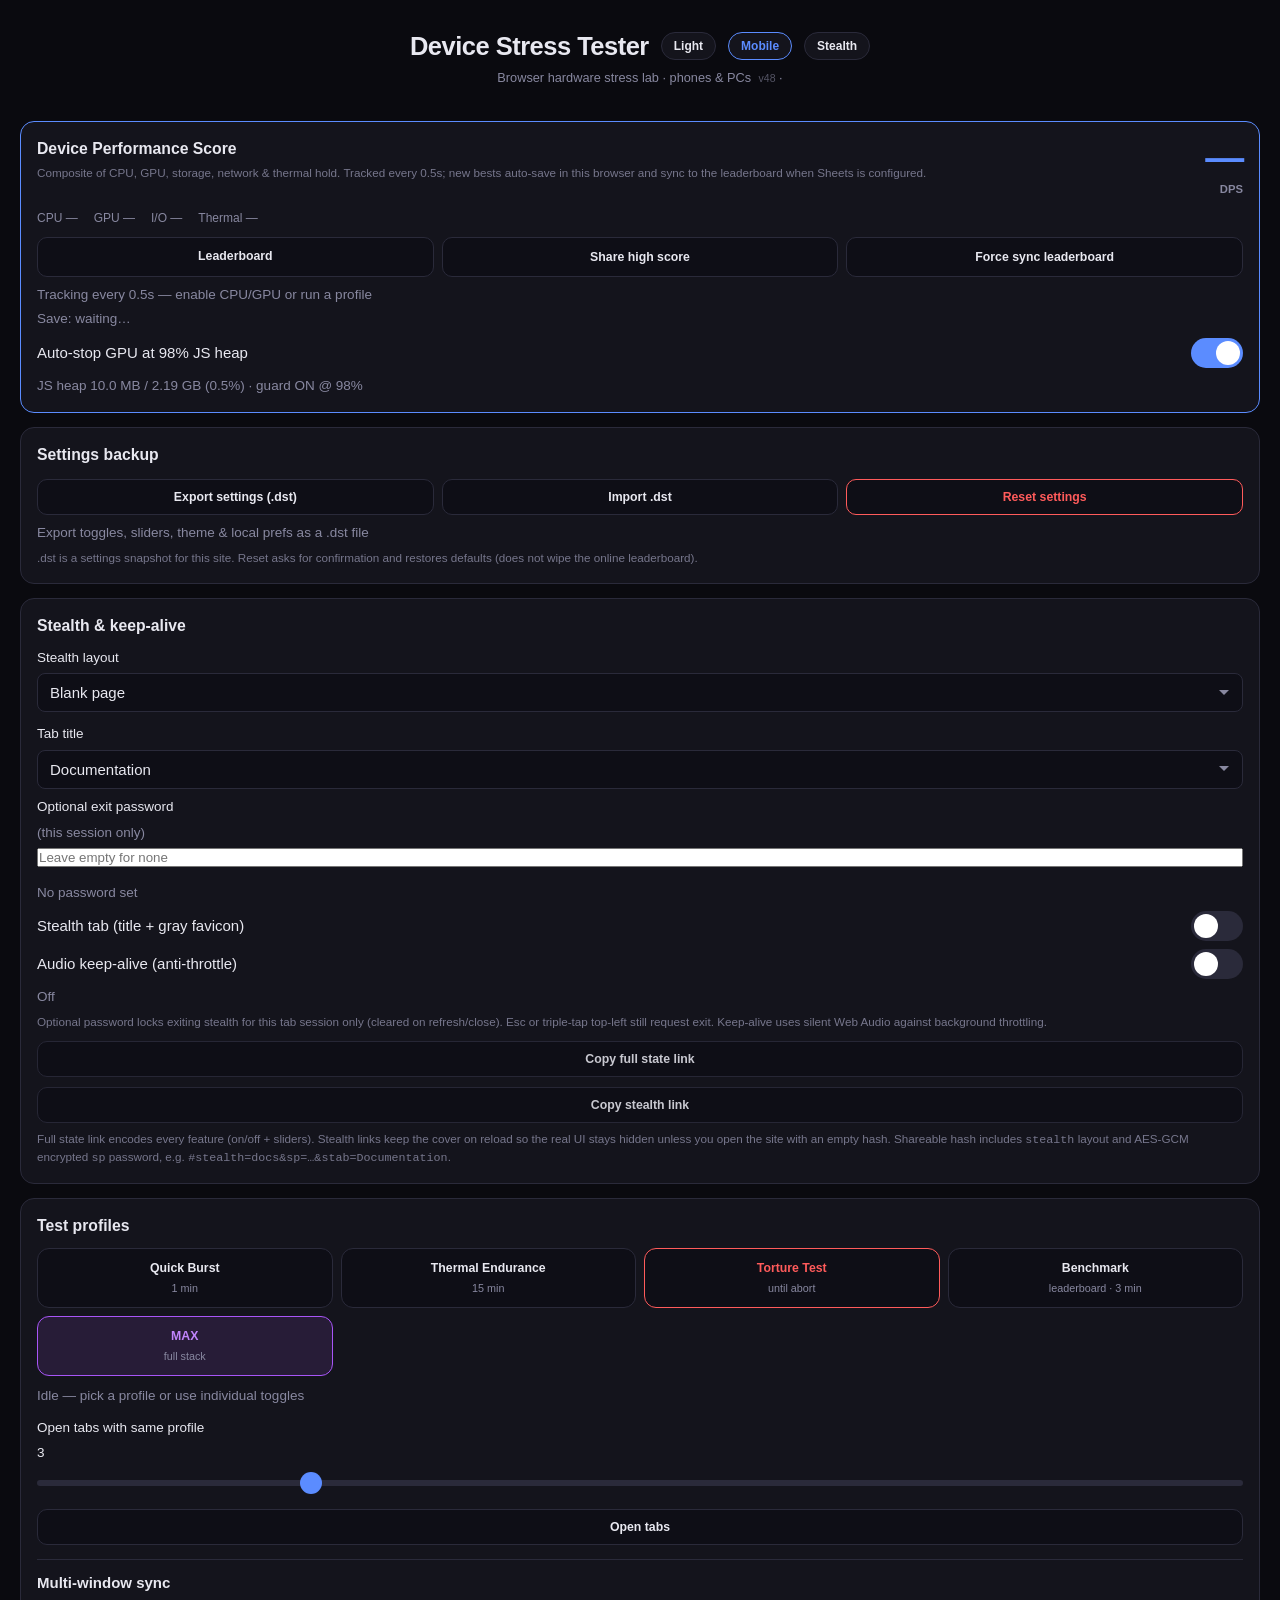
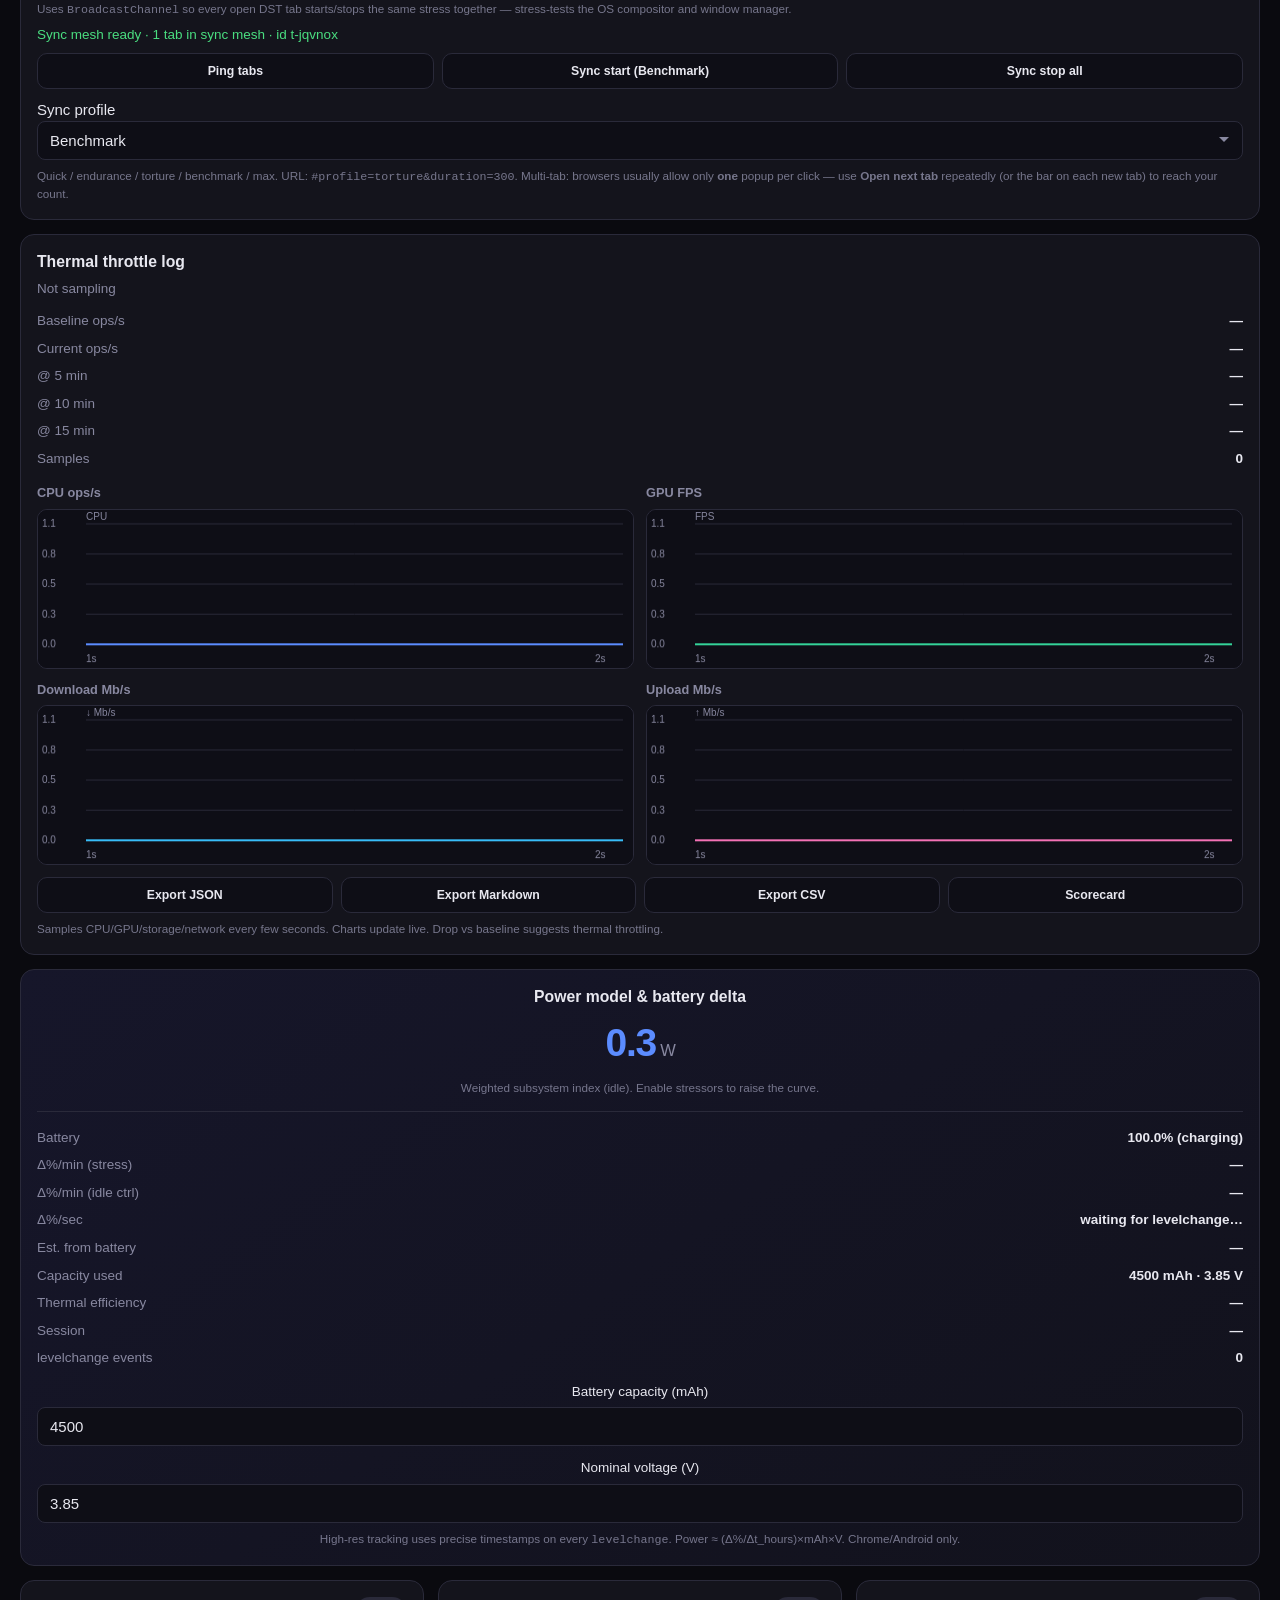
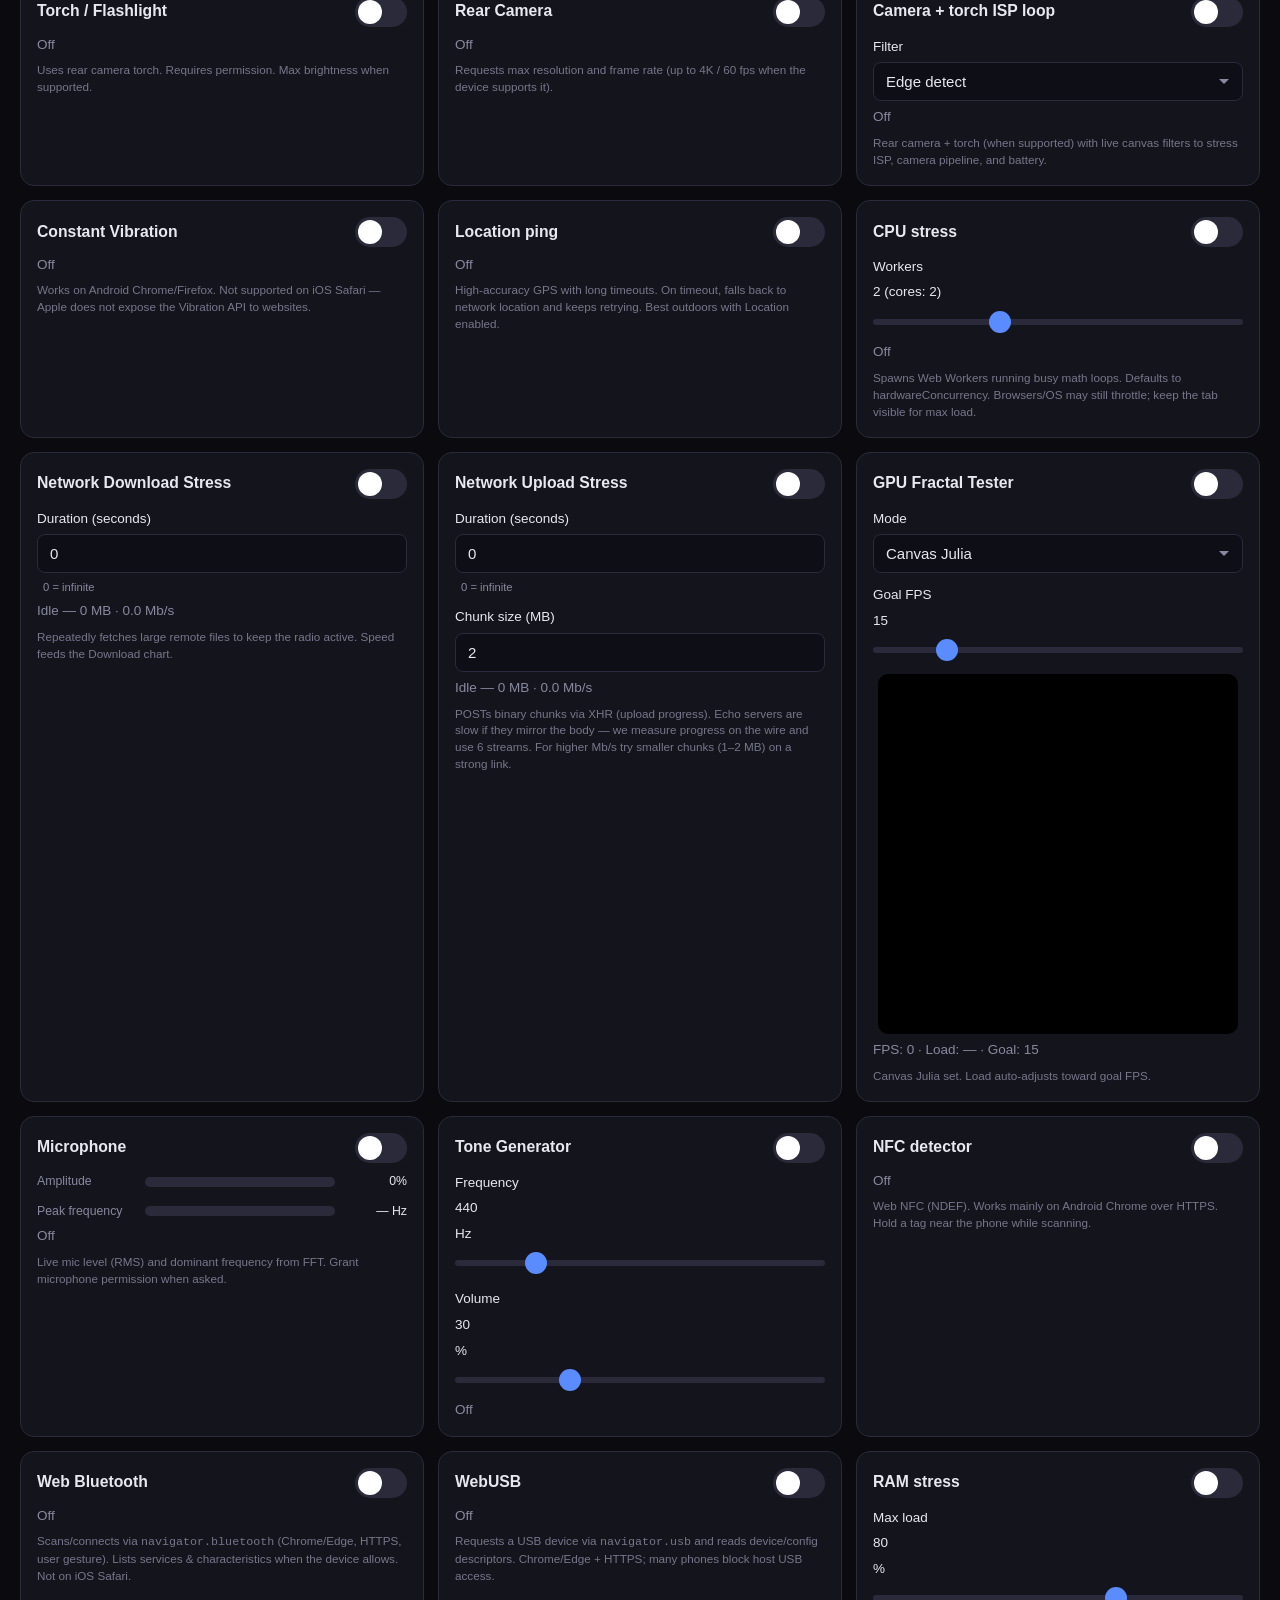
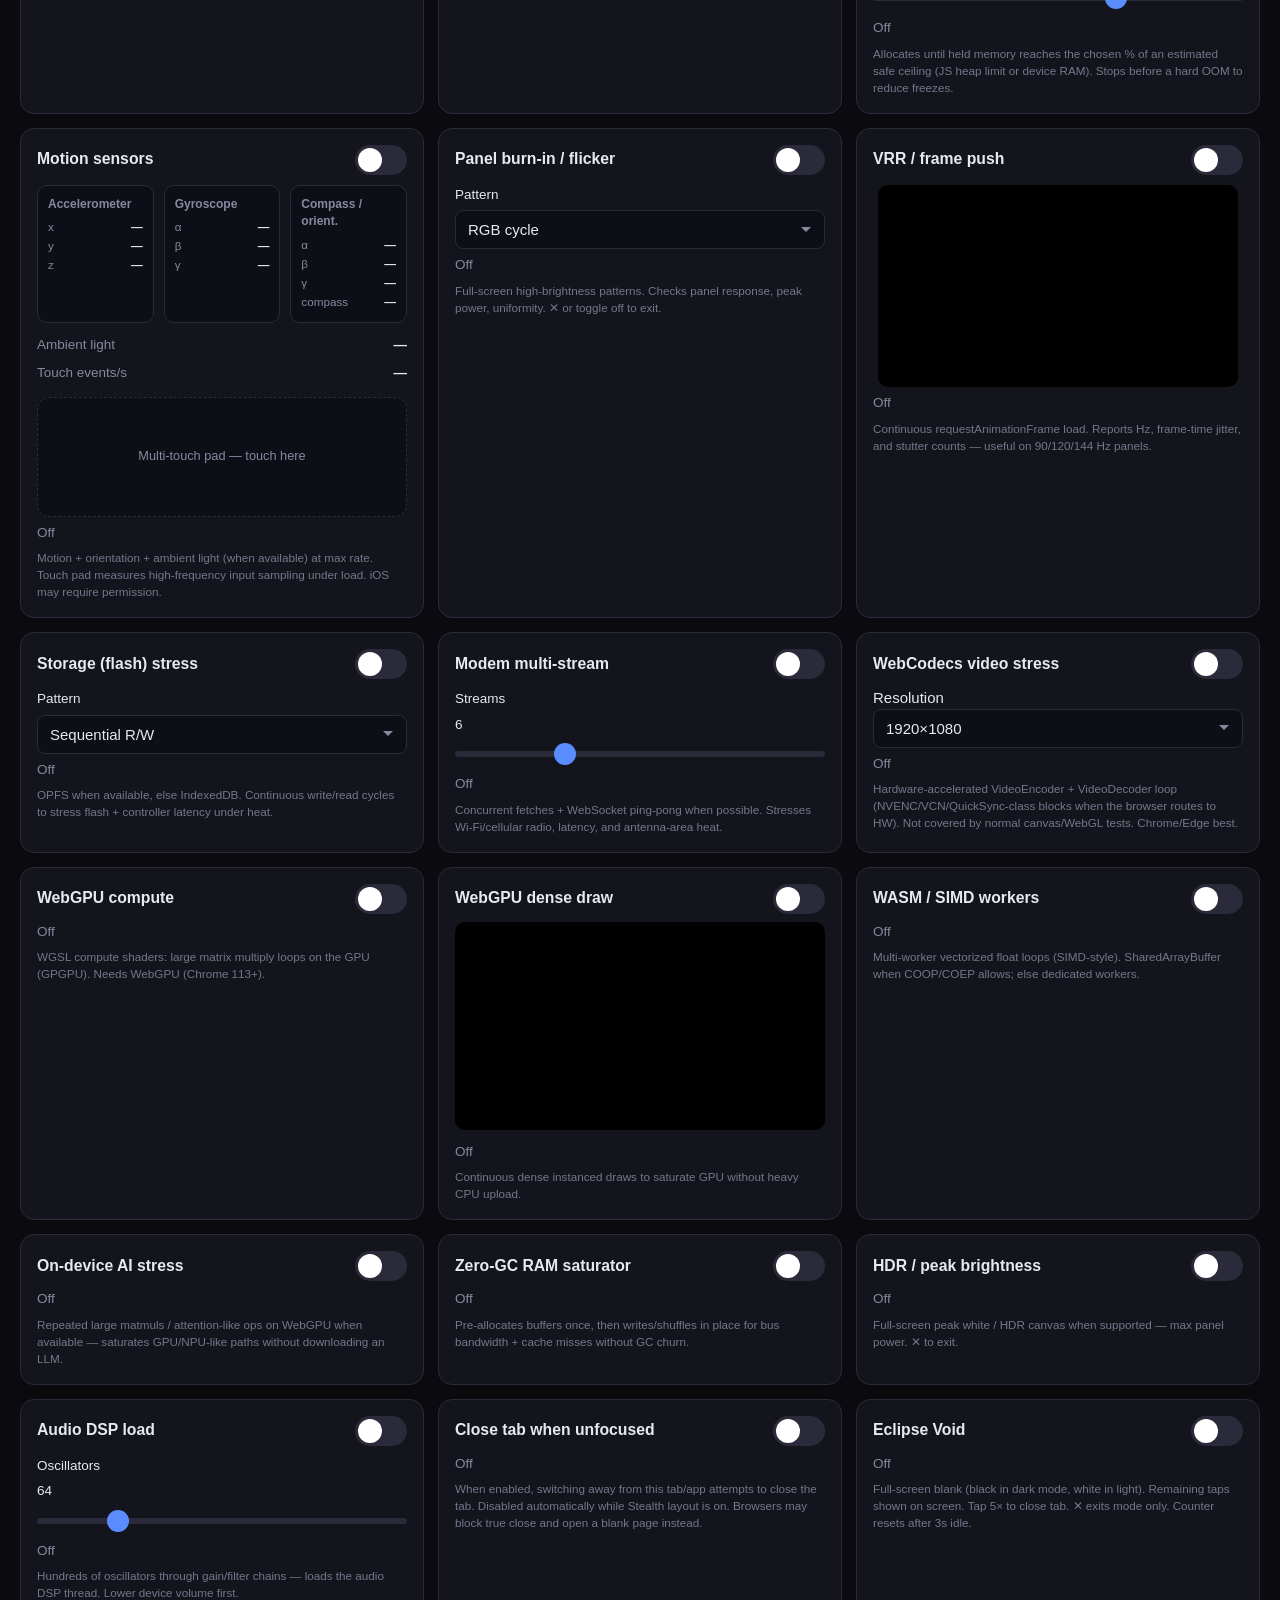
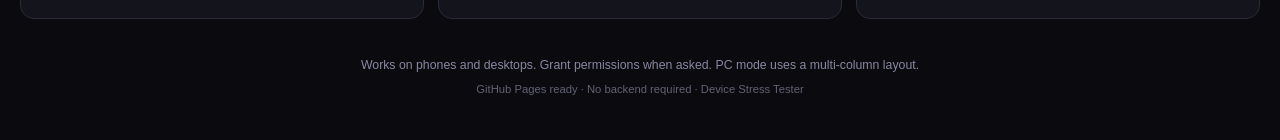
==== commit c42b04b9: "Update version numbers in index.html to v48" ====
--- a/index.html
+++ b/index.html
@@ -39,7 +39,7 @@
     html.boot-stealth.boot-stealth-docs::after { background: #fafafa; }
     html.boot-stealth.boot-stealth-terminal::after { background: #0c0c0c; }
   </style>
-  <link rel="stylesheet" href="styles.css?v=47" />
+  <link rel="stylesheet" href="styles.css?v=48" />
 </head>
 <body>
   <div class="app">
@@ -50,7 +50,7 @@
         <button type="button" id="pcModeToggle" class="theme-btn" aria-label="Toggle PC multi-column layout">PC</button>
         <button type="button" id="stealthToggle" class="theme-btn" aria-label="Toggle stealth mode">Stealth</button>
       </div>
-      <p class="subtitle">Browser hardware stress lab · phones &amp; PCs <span id="buildTag" class="build-tag">v47</span> · <span id="viewCounter" class="view-counter" title="Total page views">views …</span></p>
+      <p class="subtitle">Browser hardware stress lab · phones &amp; PCs <span id="buildTag" class="build-tag">v48</span> · <span id="viewCounter" class="view-counter" title="Total page views">views …</span></p>
     </header>
 
     <!-- Absolute device score -->
@@ -425,11 +425,11 @@
         </label>
         <label>
           Chunk size (MB)
-          <input type="number" id="uploadChunkMB" value="4" min="1" max="32" step="1" />
+          <input type="number" id="uploadChunkMB" value="2" min="1" max="32" step="1" />
         </label>
       </div>
       <p class="status" id="uploadStatus">Idle — 0 MB · 0.0 Mb/s</p>
-      <p class="hint">POSTs large binary blobs to public echo endpoints (httpbin / postman-echo). Measures real uplink when CORS allows; otherwise falls back to same-origin blob churn. Possible, but limited by the remote accepting POSTs.</p>
+      <p class="hint">POSTs binary chunks via XHR (upload progress). Echo servers are slow if they mirror the body — we measure progress on the wire and use 6 streams. For higher Mb/s try smaller chunks (1–2 MB) on a strong link.</p>
     </section>
 
     <!-- GPU / Fractals -->
@@ -899,6 +899,6 @@
   </div>
 
   <script src="config.js"></script>
-  <script src="app.js?v=47"></script>
+  <script src="app.js?v=48"></script>
 </body>
 </html>
--- a/styles.css
+++ b/styles.css
@@ -860,7 +860,7 @@
 }
 .perf-chart-wrap canvas {
   width: 100%;
-  height: auto;
+  height: 160px;
   display: block;
   border-radius: 10px;
   background: var(--input-bg);
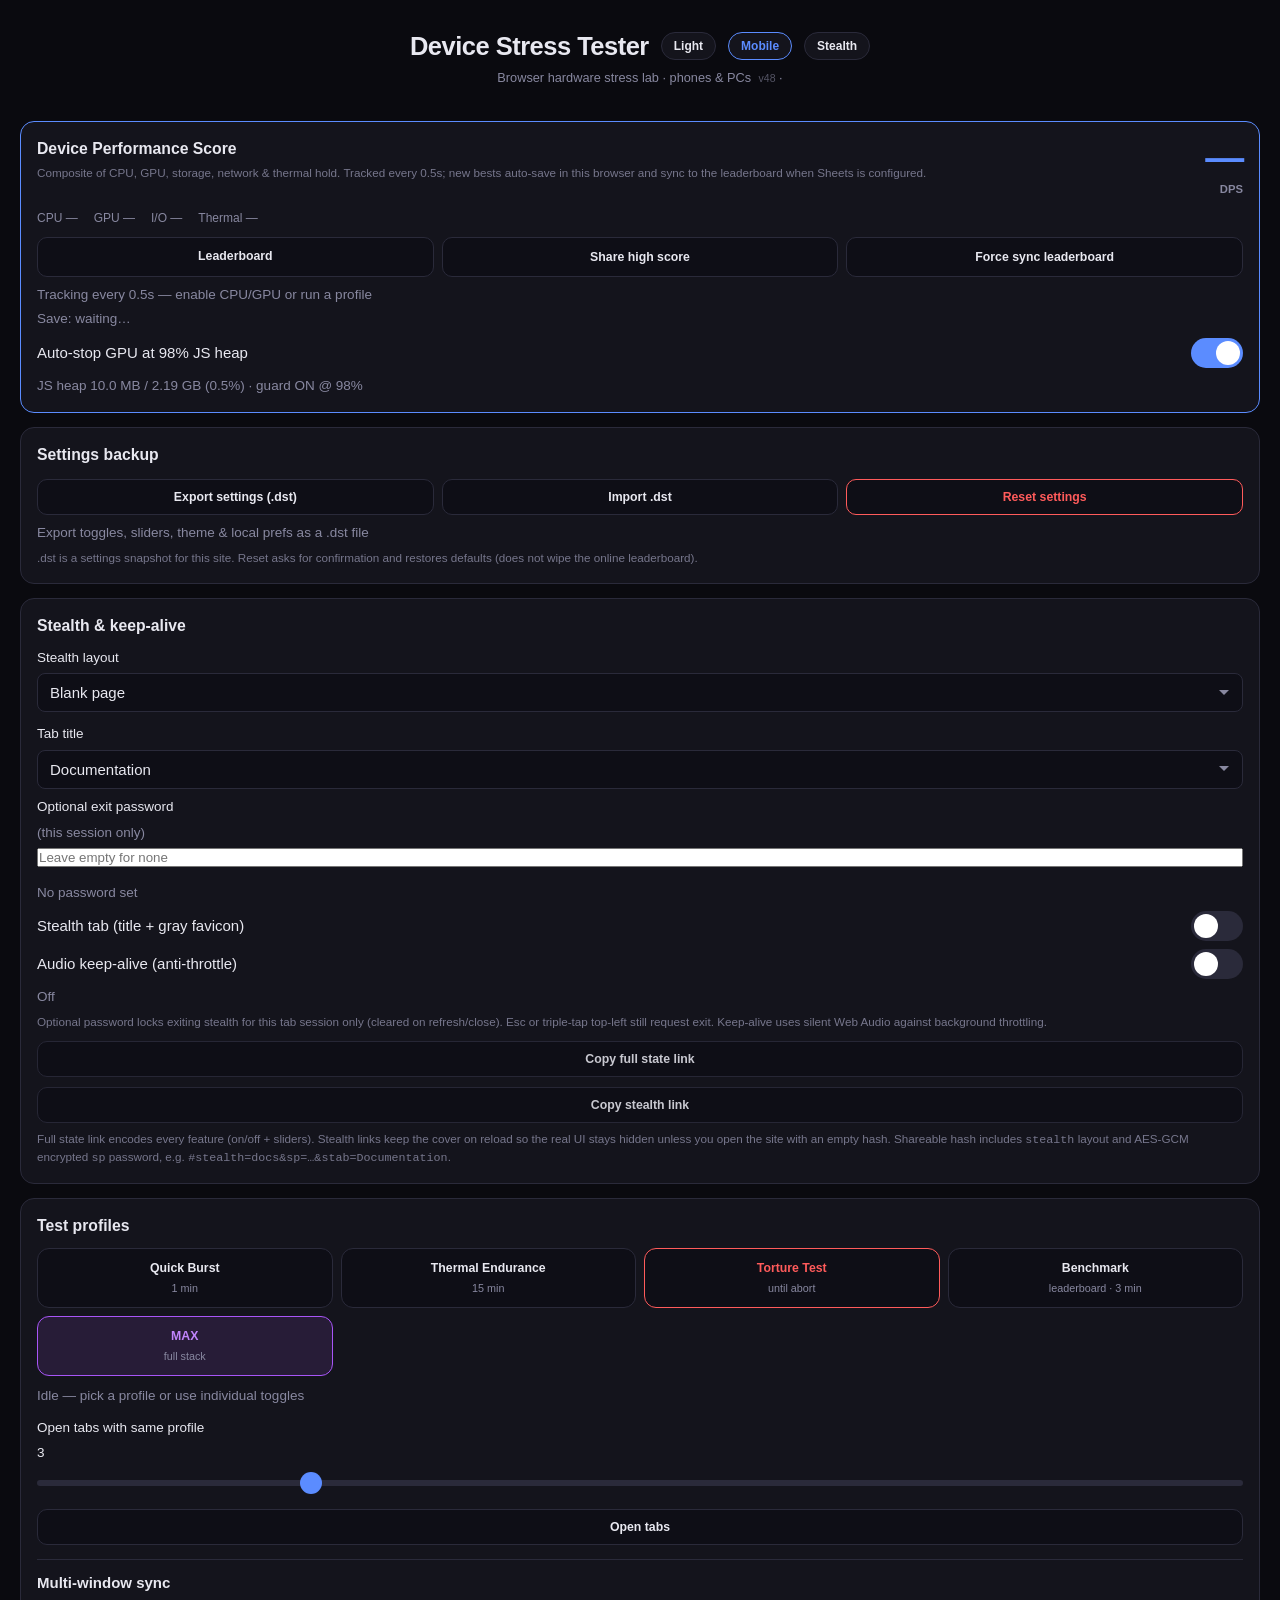
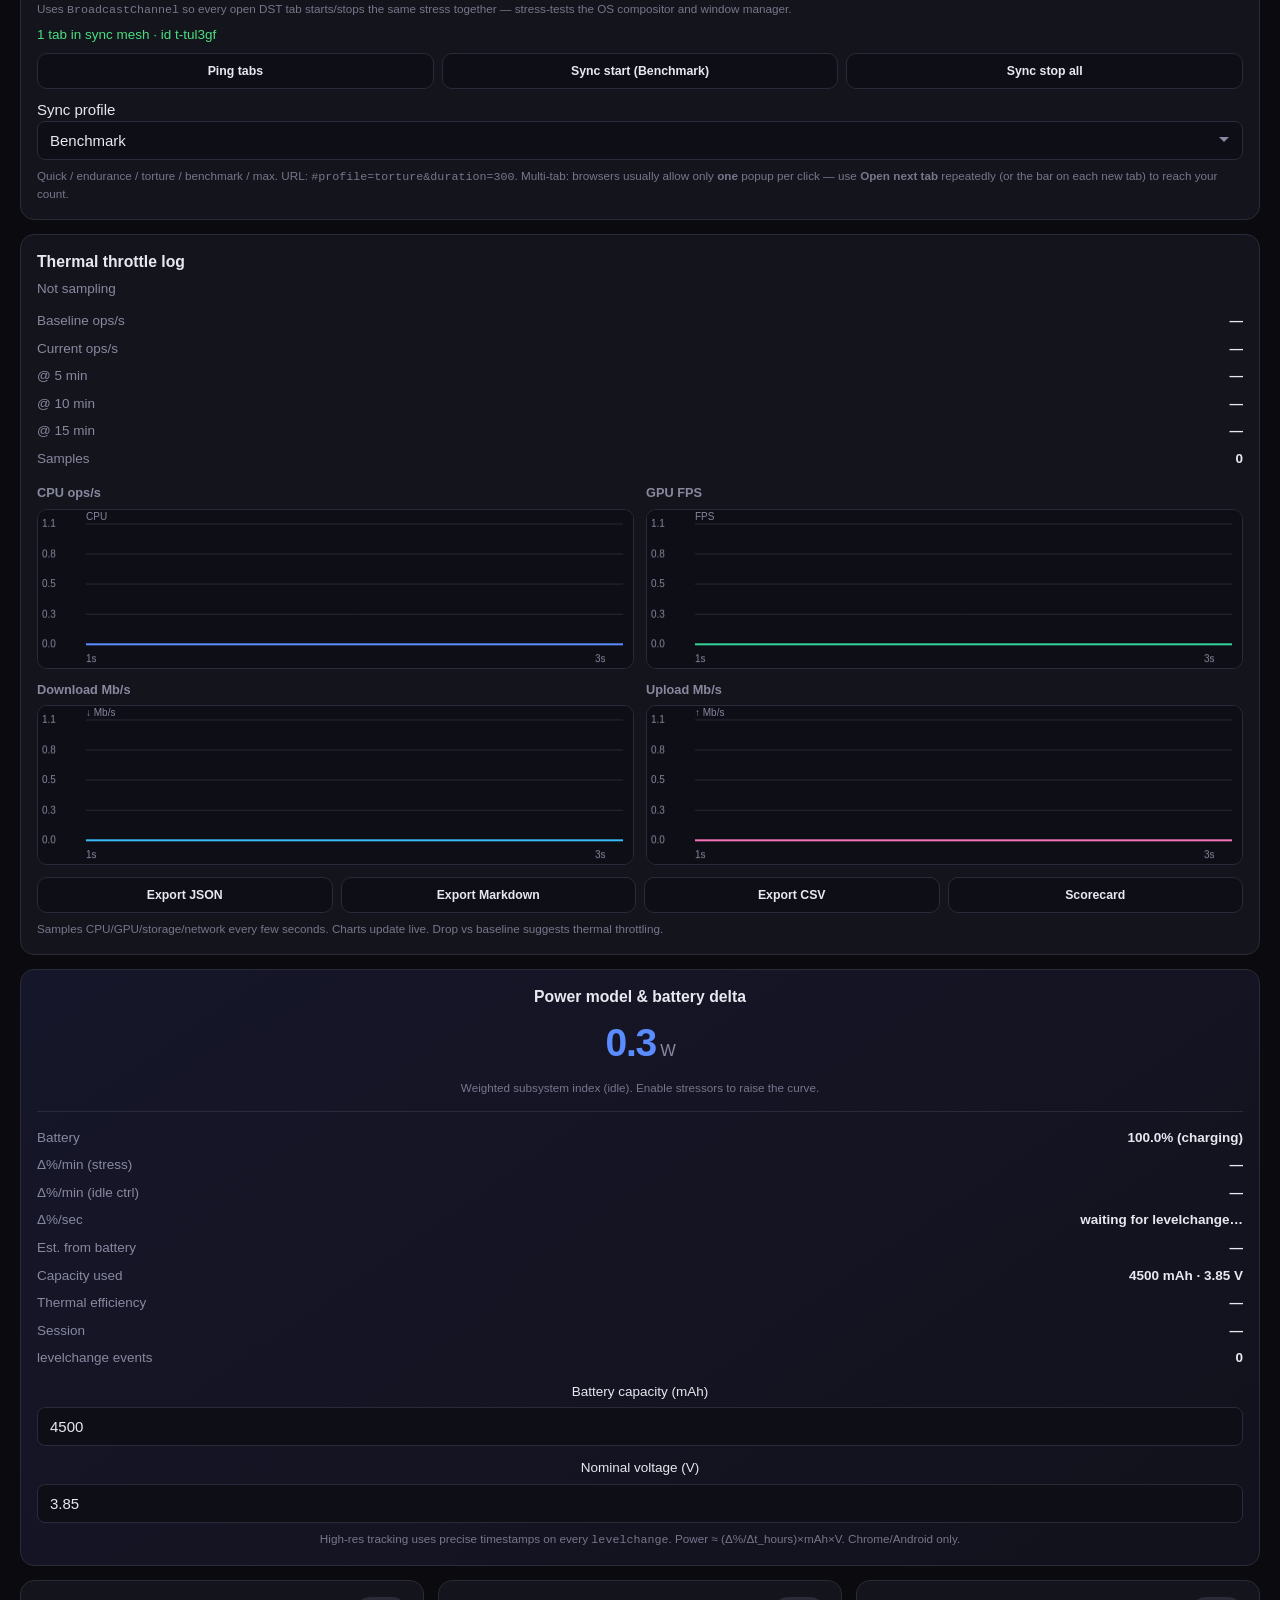
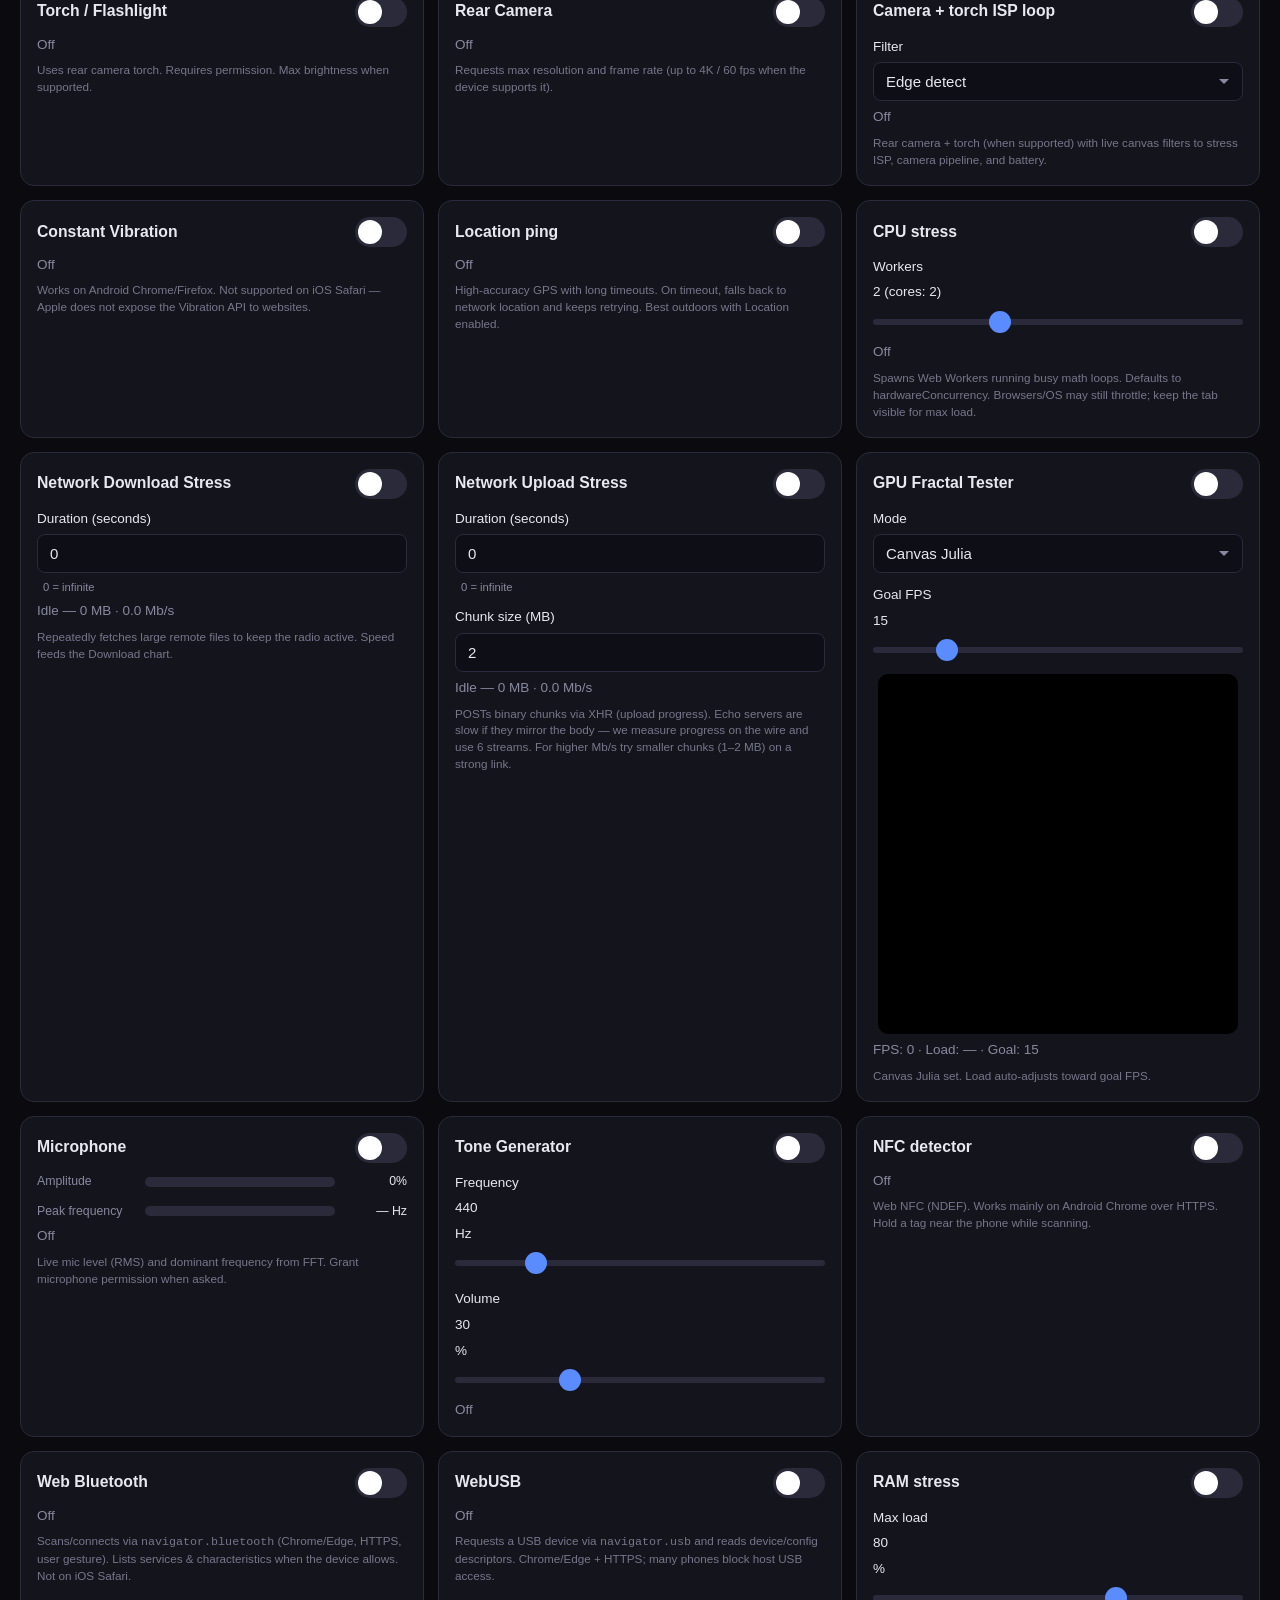
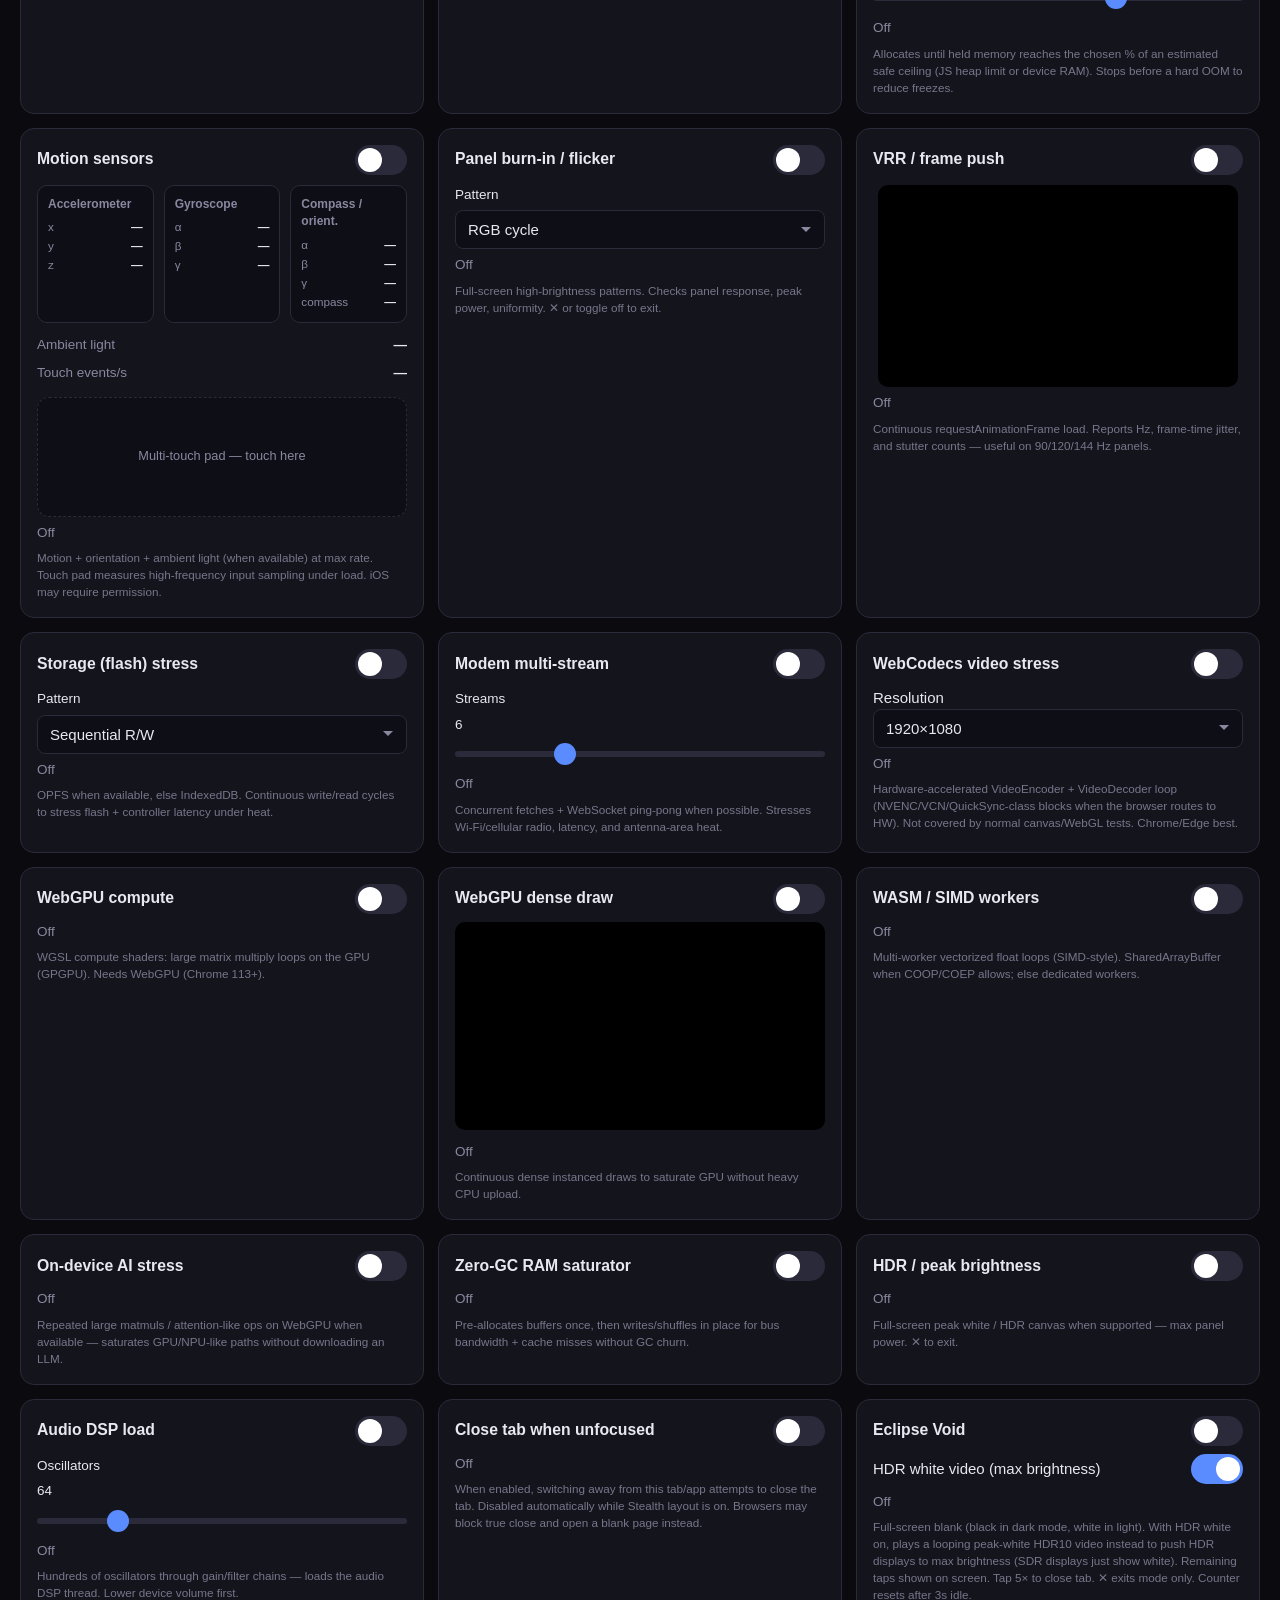
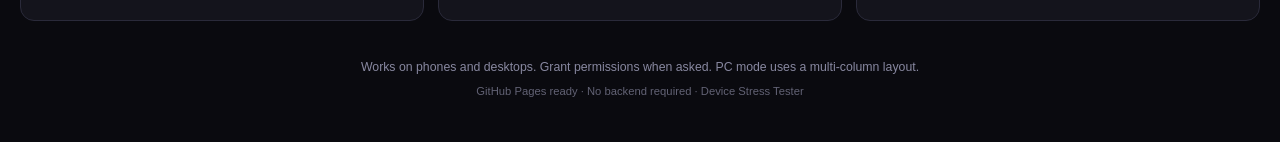
==== commit 53958beb: "Add HDR white video mode to Eclipse Void for max brightness Eclipse Void can now play a looping peak" ====
--- a/index.html
+++ b/index.html
@@ -836,8 +836,15 @@
           <span class="slider"></span>
         </label>
       </div>
+      <div class="card-header" style="margin-top:8px">
+        <span>HDR white video (max brightness)</span>
+        <label class="switch">
+          <input type="checkbox" id="voidHdrToggle" checked />
+          <span class="slider"></span>
+        </label>
+      </div>
       <p class="status" id="voidStatus">Off</p>
-      <p class="hint">Full-screen blank (black in dark mode, white in light). Remaining taps shown on screen. Tap 5× to close tab. ✕ exits mode only. Counter resets after 3s idle.</p>
+      <p class="hint">Full-screen blank (black in dark mode, white in light). With HDR white on, plays a looping peak-white HDR10 video instead to push HDR displays to max brightness (SDR displays just show white). Remaining taps shown on screen. Tap 5× to close tab. ✕ exits mode only. Counter resets after 3s idle.</p>
     </section>
 
     <footer class="card-span-all">
@@ -848,6 +855,7 @@
 
   <!-- Full-screen overlay for Eclipse Void -->
   <div id="voidOverlay" class="void-overlay" hidden>
+    <video id="voidHdrVideo" class="void-hdr-video" src="media/void-hdr-white.mp4" muted loop playsinline preload="none" disablepictureinpicture disableremoteplayback aria-hidden="true" hidden></video>
     <button type="button" id="voidCloseBtn" class="void-close" aria-label="Exit Eclipse Void">×</button>
     <p id="voidTapHint" class="void-tap-hint">5 taps left to close tab</p>
   </div>
--- a/styles.css
+++ b/styles.css
@@ -674,6 +674,24 @@
   display: none !important;
 }
 
+/* HDR white: solid peak-white PQ video stretched over the whole screen */
+.void-overlay.hdr {
+  background: #fff;
+}
+
+.void-hdr-video {
+  position: absolute;
+  inset: 0;
+  width: 100%;
+  height: 100%;
+  object-fit: fill;
+  pointer-events: none;
+}
+
+.void-hdr-video[hidden] {
+  display: none;
+}
+
 .void-close {
   position: absolute;
   top: max(12px, env(safe-area-inset-top));
@@ -694,7 +712,8 @@
   padding: 0;
 }
 
-html.light .void-close {
+html.light .void-close,
+.void-overlay.hdr .void-close {
   background: rgba(0, 0, 0, 0.12);
   color: #666;
 }
@@ -716,7 +735,8 @@
   white-space: nowrap;
 }
 
-html.light .void-tap-hint {
+html.light .void-tap-hint,
+.void-overlay.hdr .void-tap-hint {
   color: rgba(80, 80, 80, 0.9);
   background: rgba(0, 0, 0, 0.08);
 }
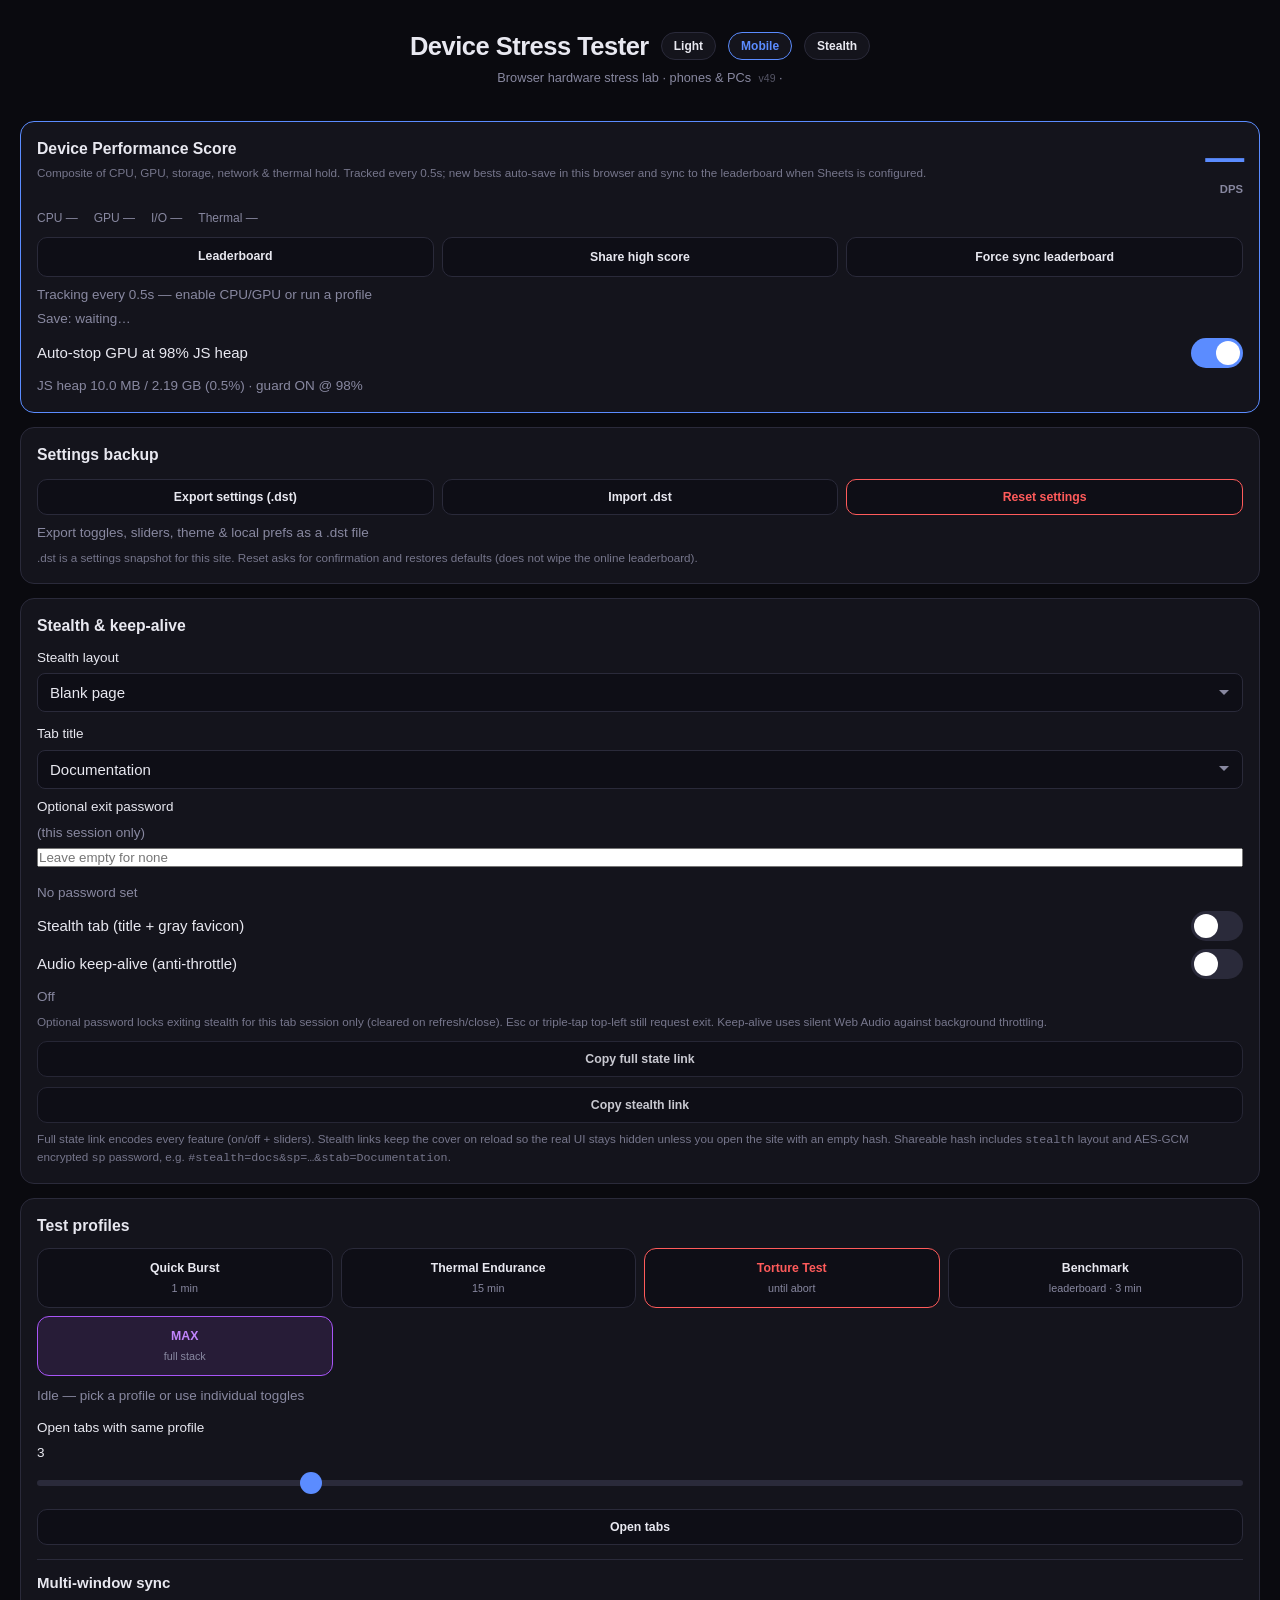
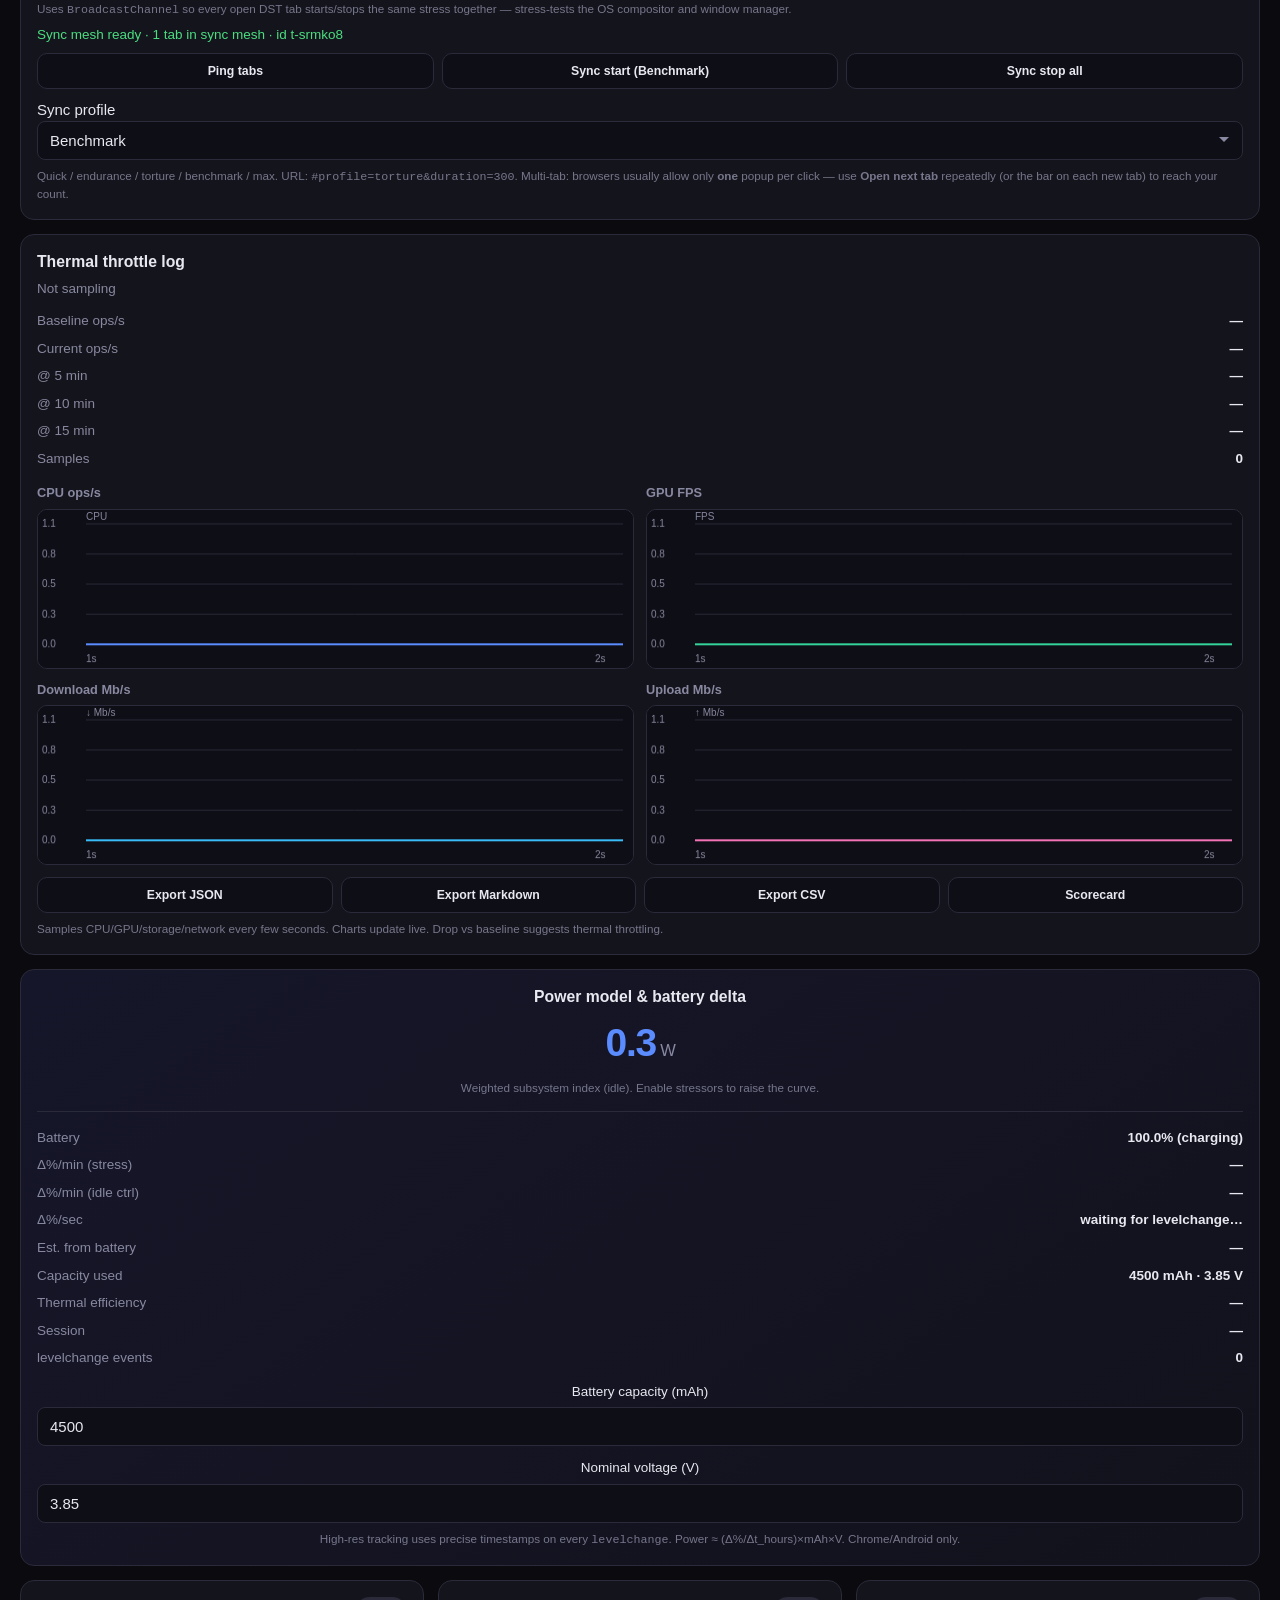
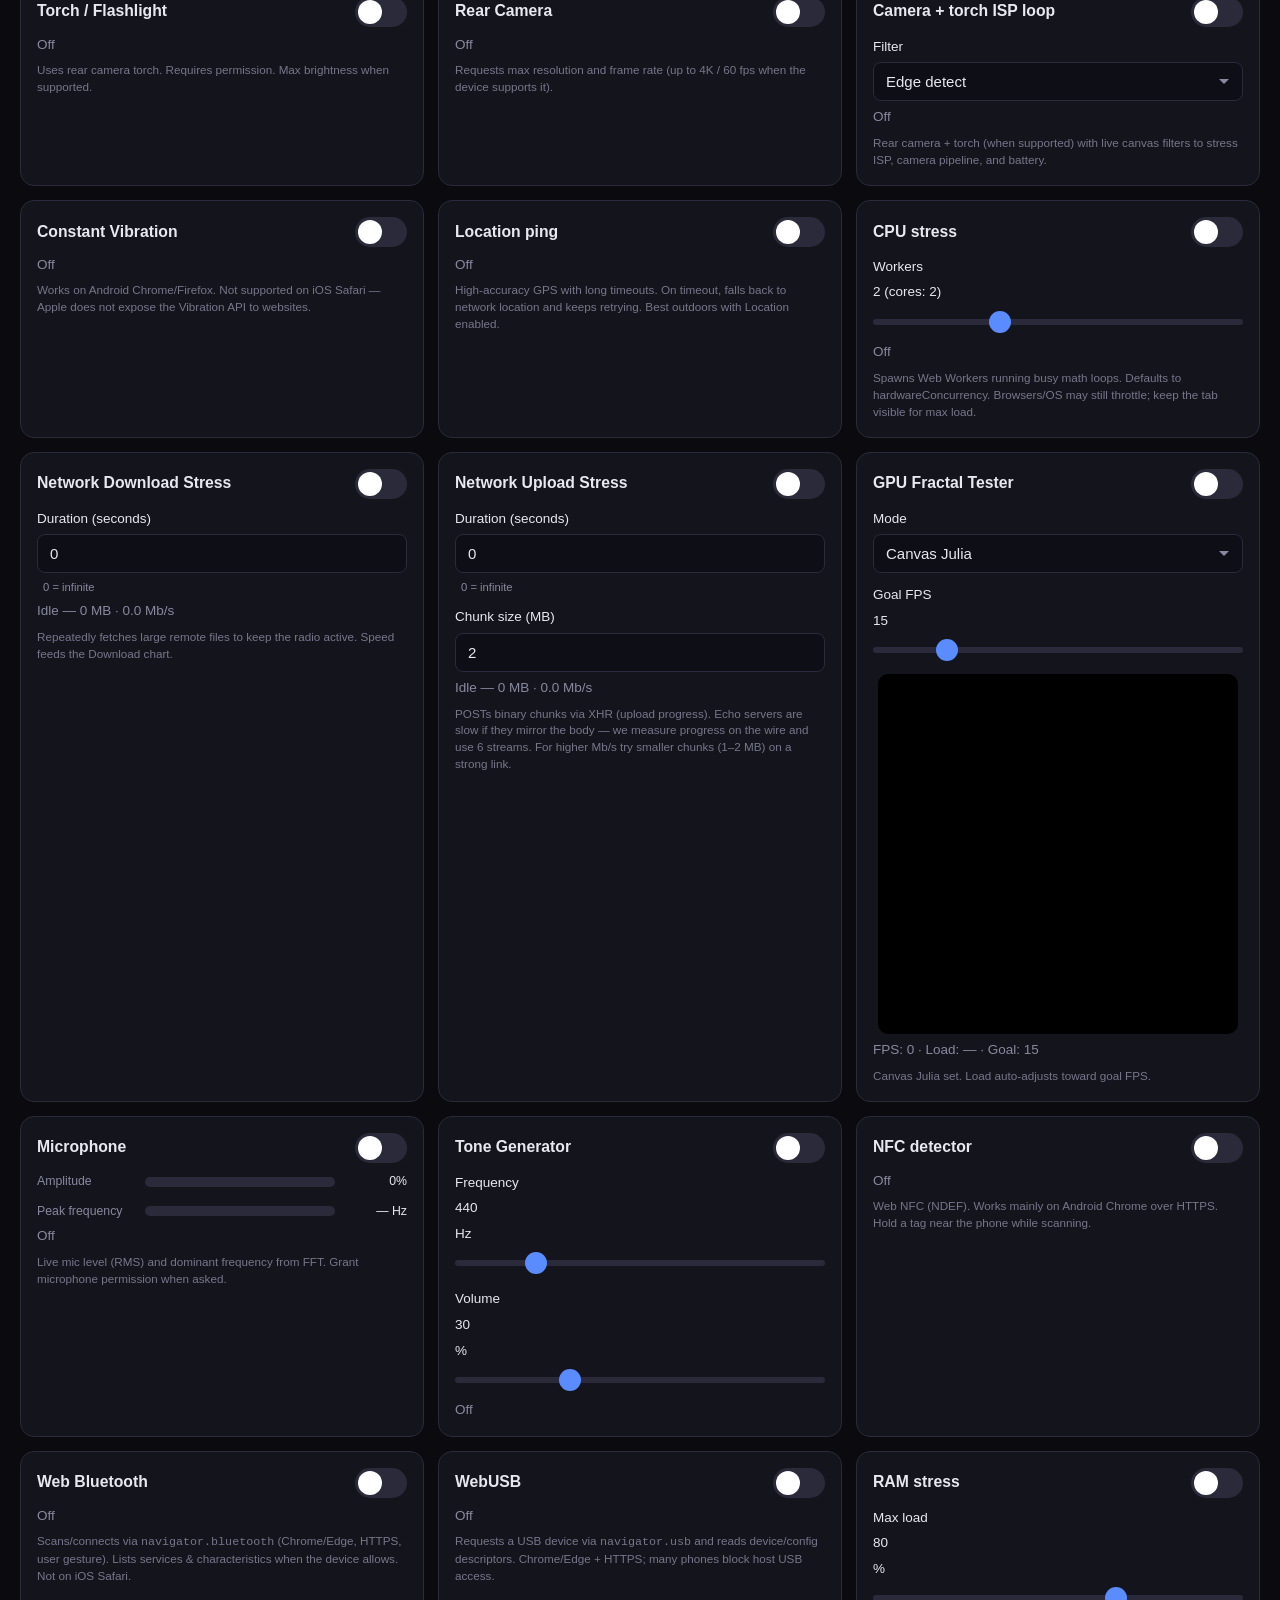
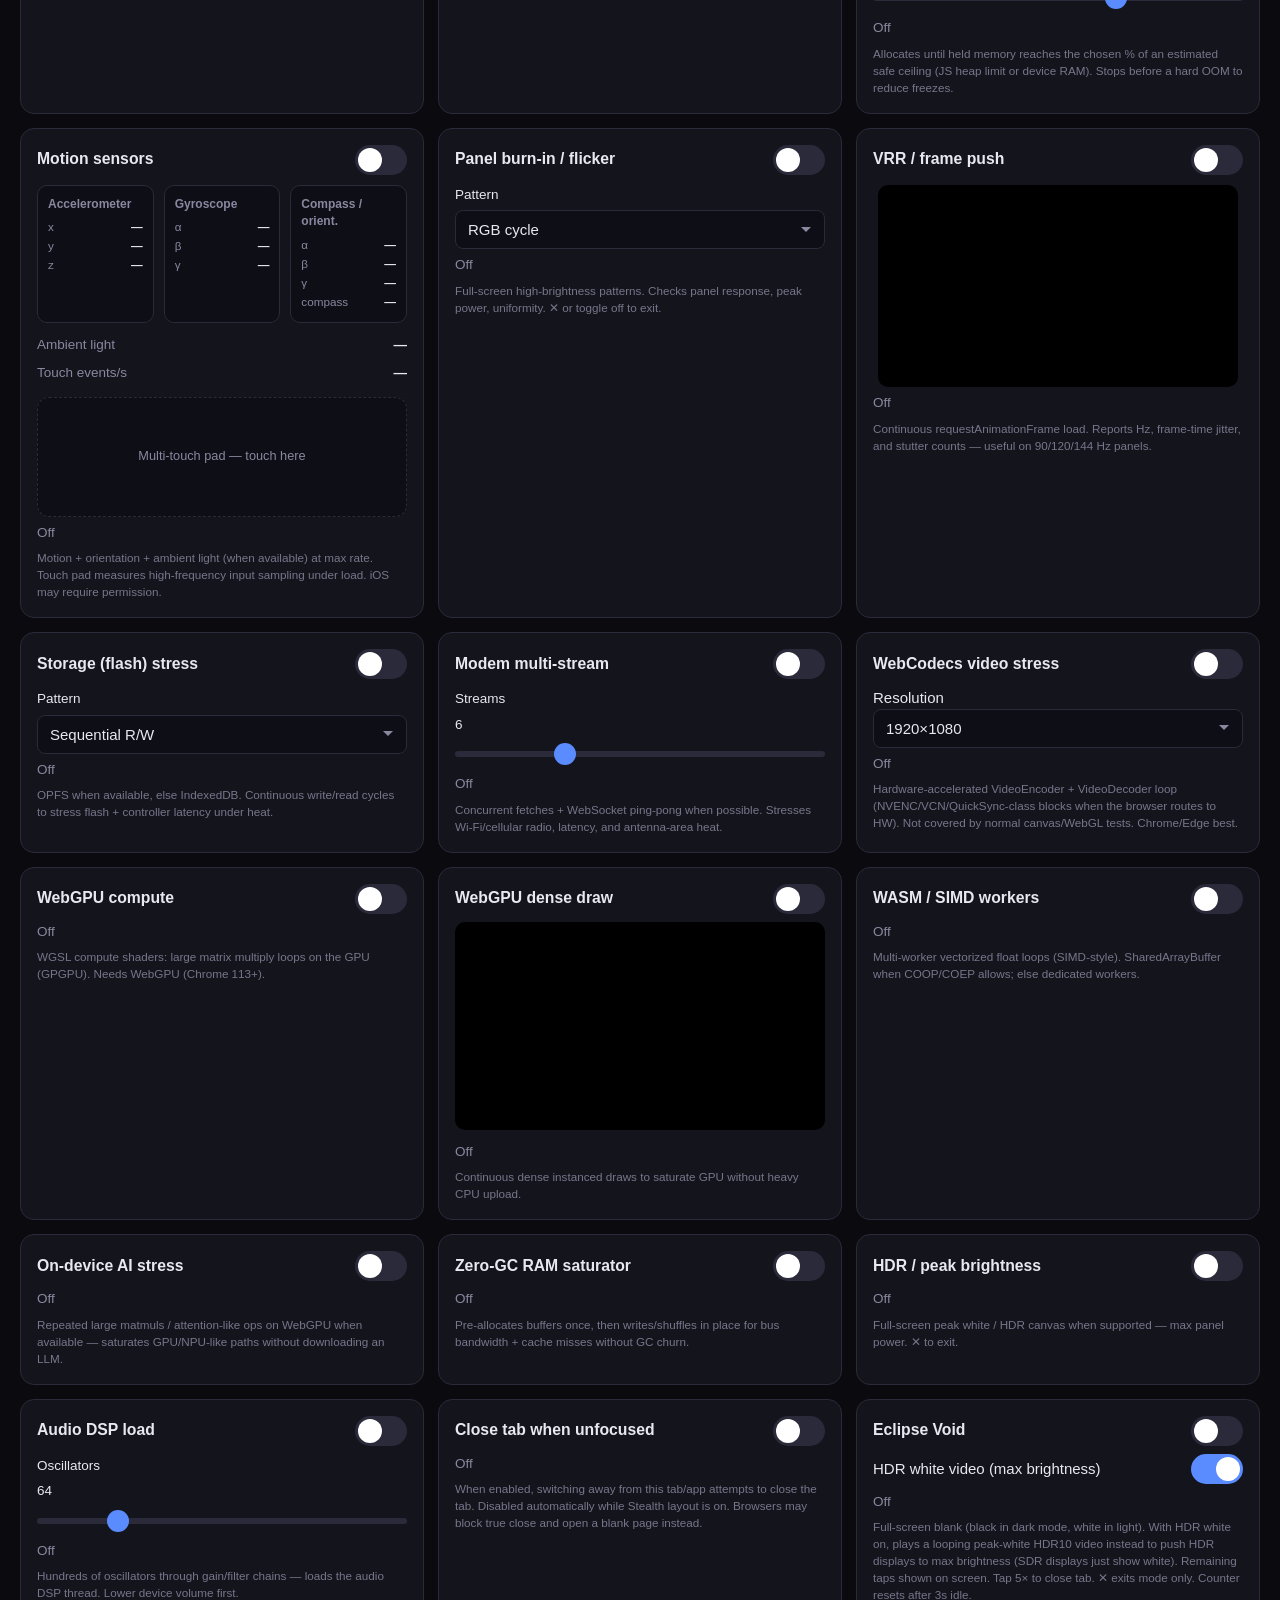
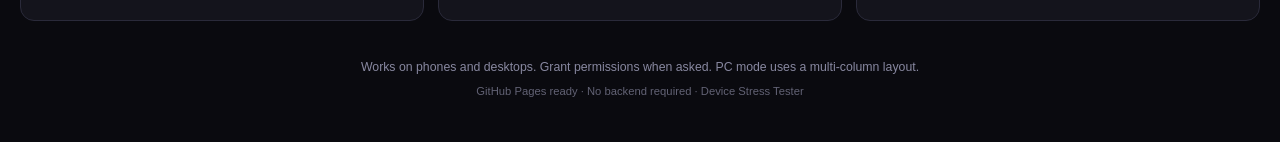
==== commit a5d26ad7: "Update version numbers to v49 Bump styles.css/app.js ?v=, the build tag, and BUILD_ID so deployed cl" ====
--- a/index.html
+++ b/index.html
@@ -39,7 +39,7 @@
     html.boot-stealth.boot-stealth-docs::after { background: #fafafa; }
     html.boot-stealth.boot-stealth-terminal::after { background: #0c0c0c; }
   </style>
-  <link rel="stylesheet" href="styles.css?v=48" />
+  <link rel="stylesheet" href="styles.css?v=49" />
 </head>
 <body>
   <div class="app">
@@ -50,7 +50,7 @@
         <button type="button" id="pcModeToggle" class="theme-btn" aria-label="Toggle PC multi-column layout">PC</button>
         <button type="button" id="stealthToggle" class="theme-btn" aria-label="Toggle stealth mode">Stealth</button>
       </div>
-      <p class="subtitle">Browser hardware stress lab · phones &amp; PCs <span id="buildTag" class="build-tag">v48</span> · <span id="viewCounter" class="view-counter" title="Total page views">views …</span></p>
+      <p class="subtitle">Browser hardware stress lab · phones &amp; PCs <span id="buildTag" class="build-tag">v49</span> · <span id="viewCounter" class="view-counter" title="Total page views">views …</span></p>
     </header>
 
     <!-- Absolute device score -->
@@ -907,6 +907,6 @@
   </div>
 
   <script src="config.js"></script>
-  <script src="app.js?v=48"></script>
+  <script src="app.js?v=49"></script>
 </body>
 </html>
